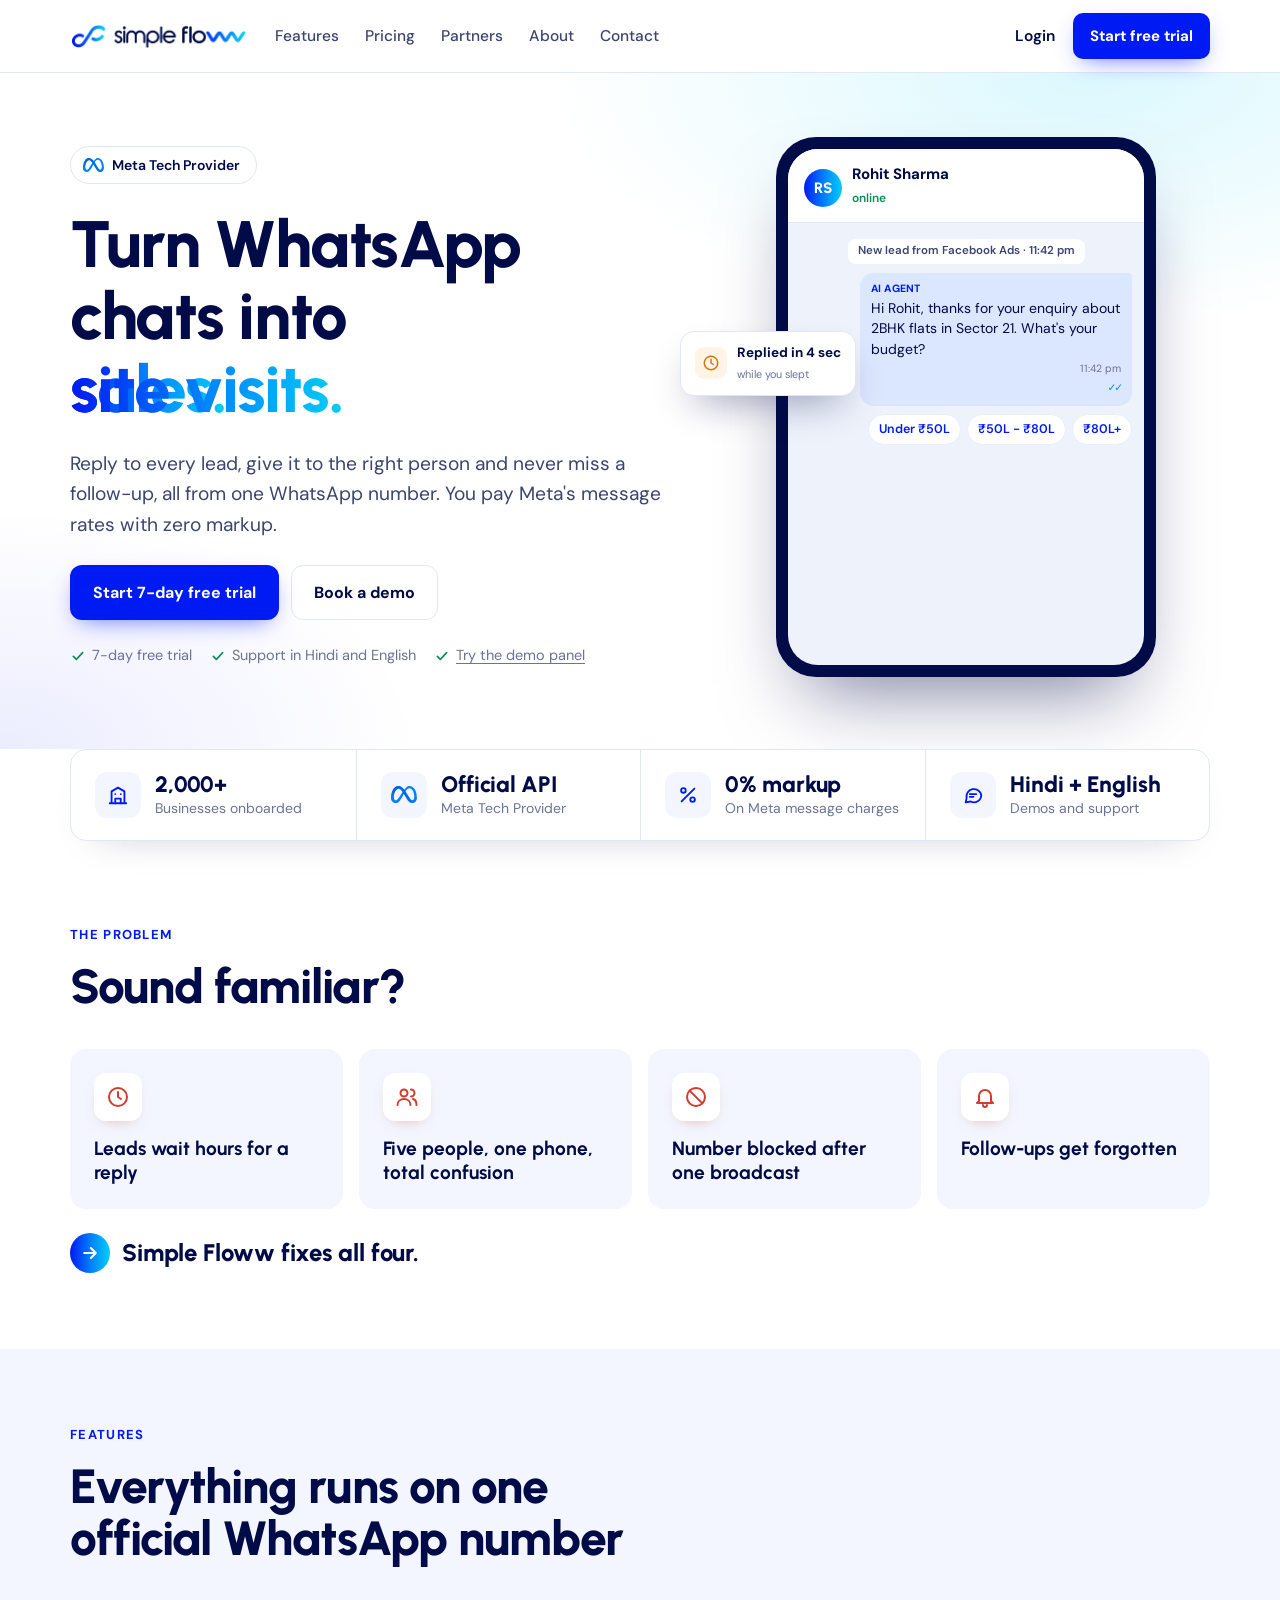
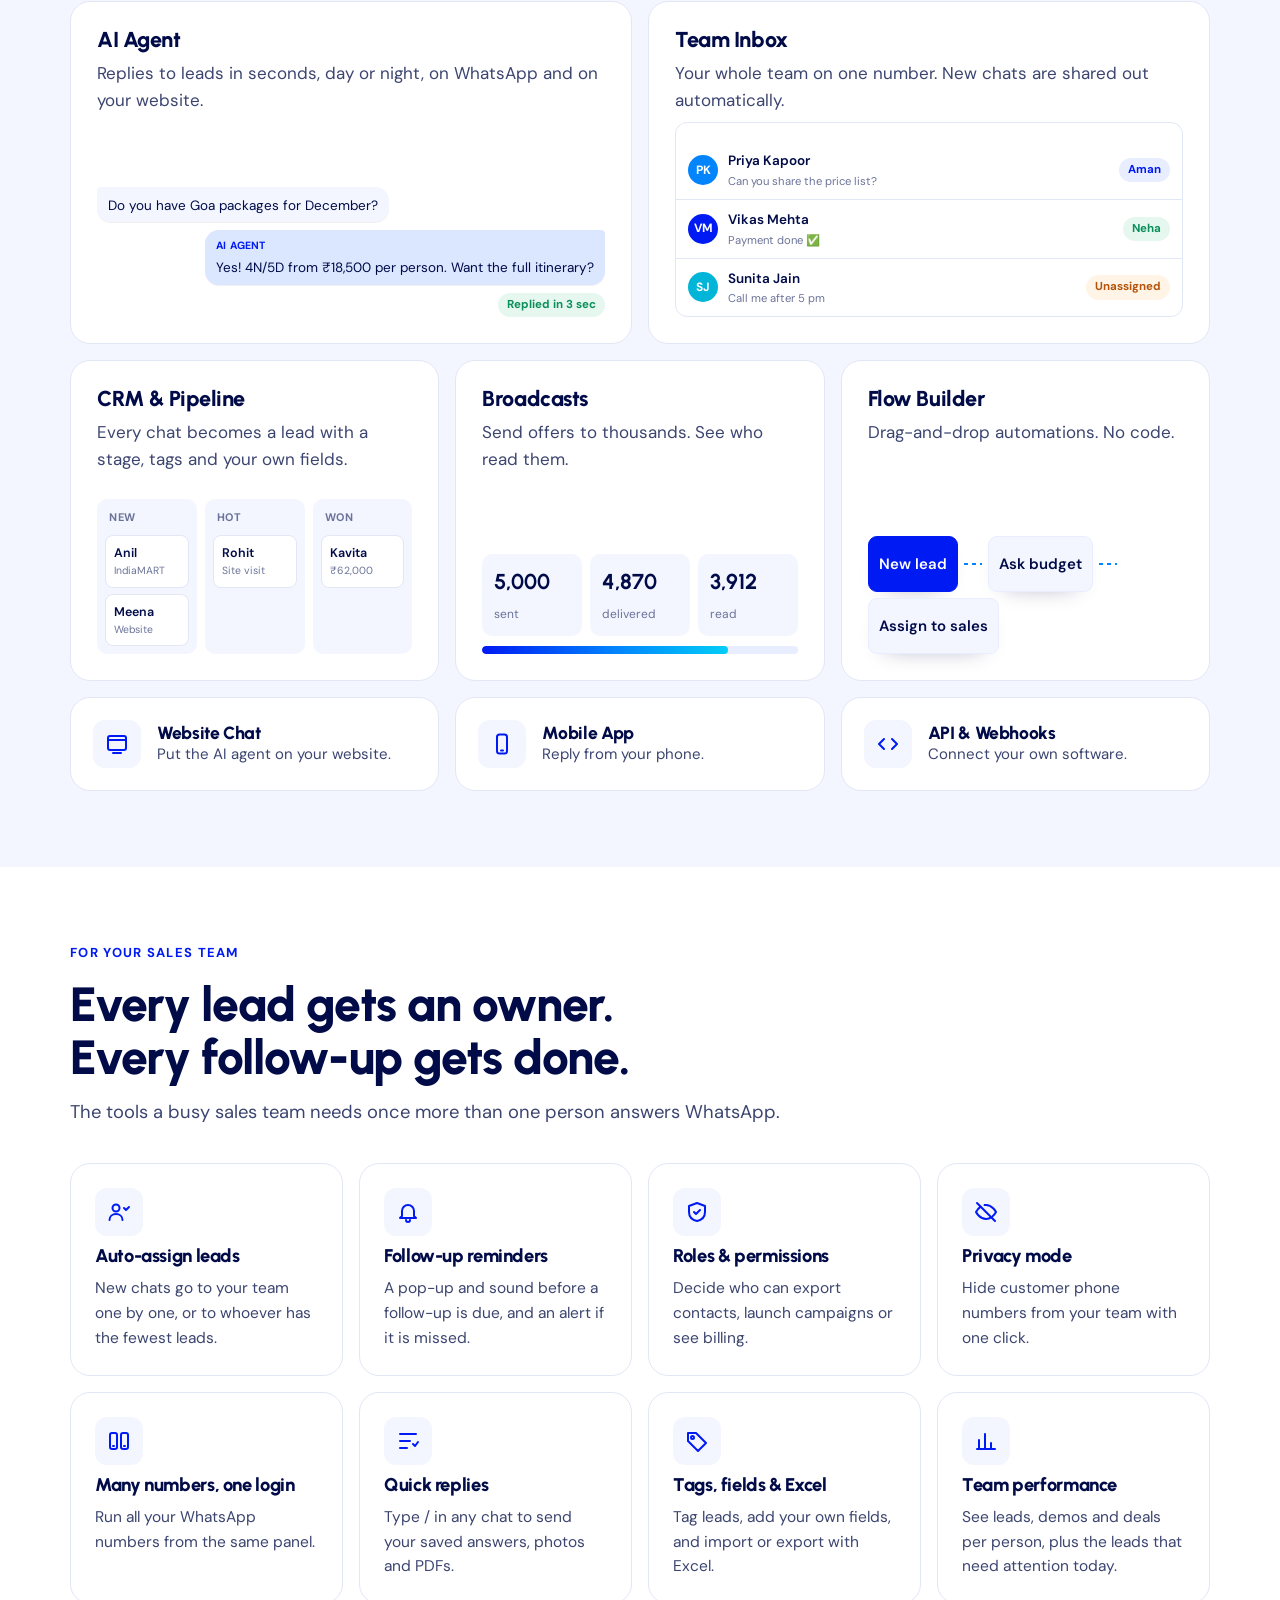
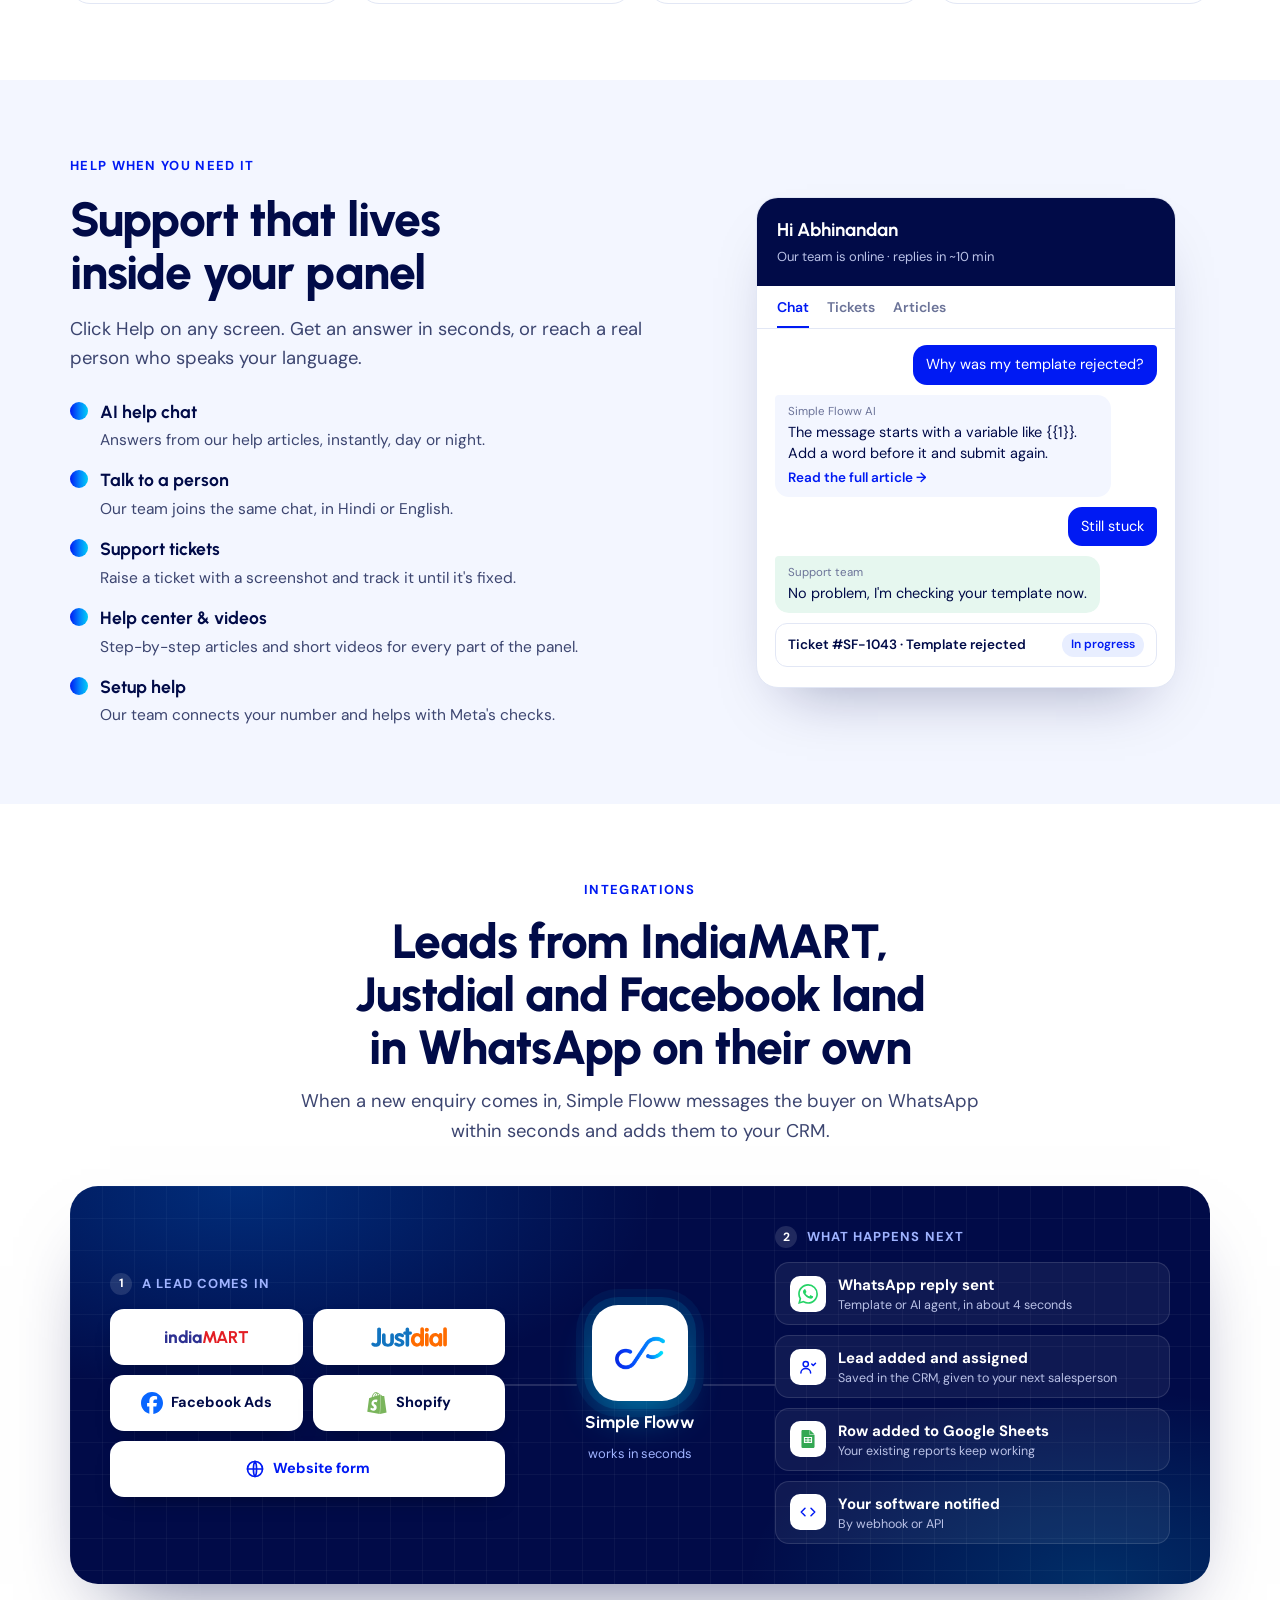
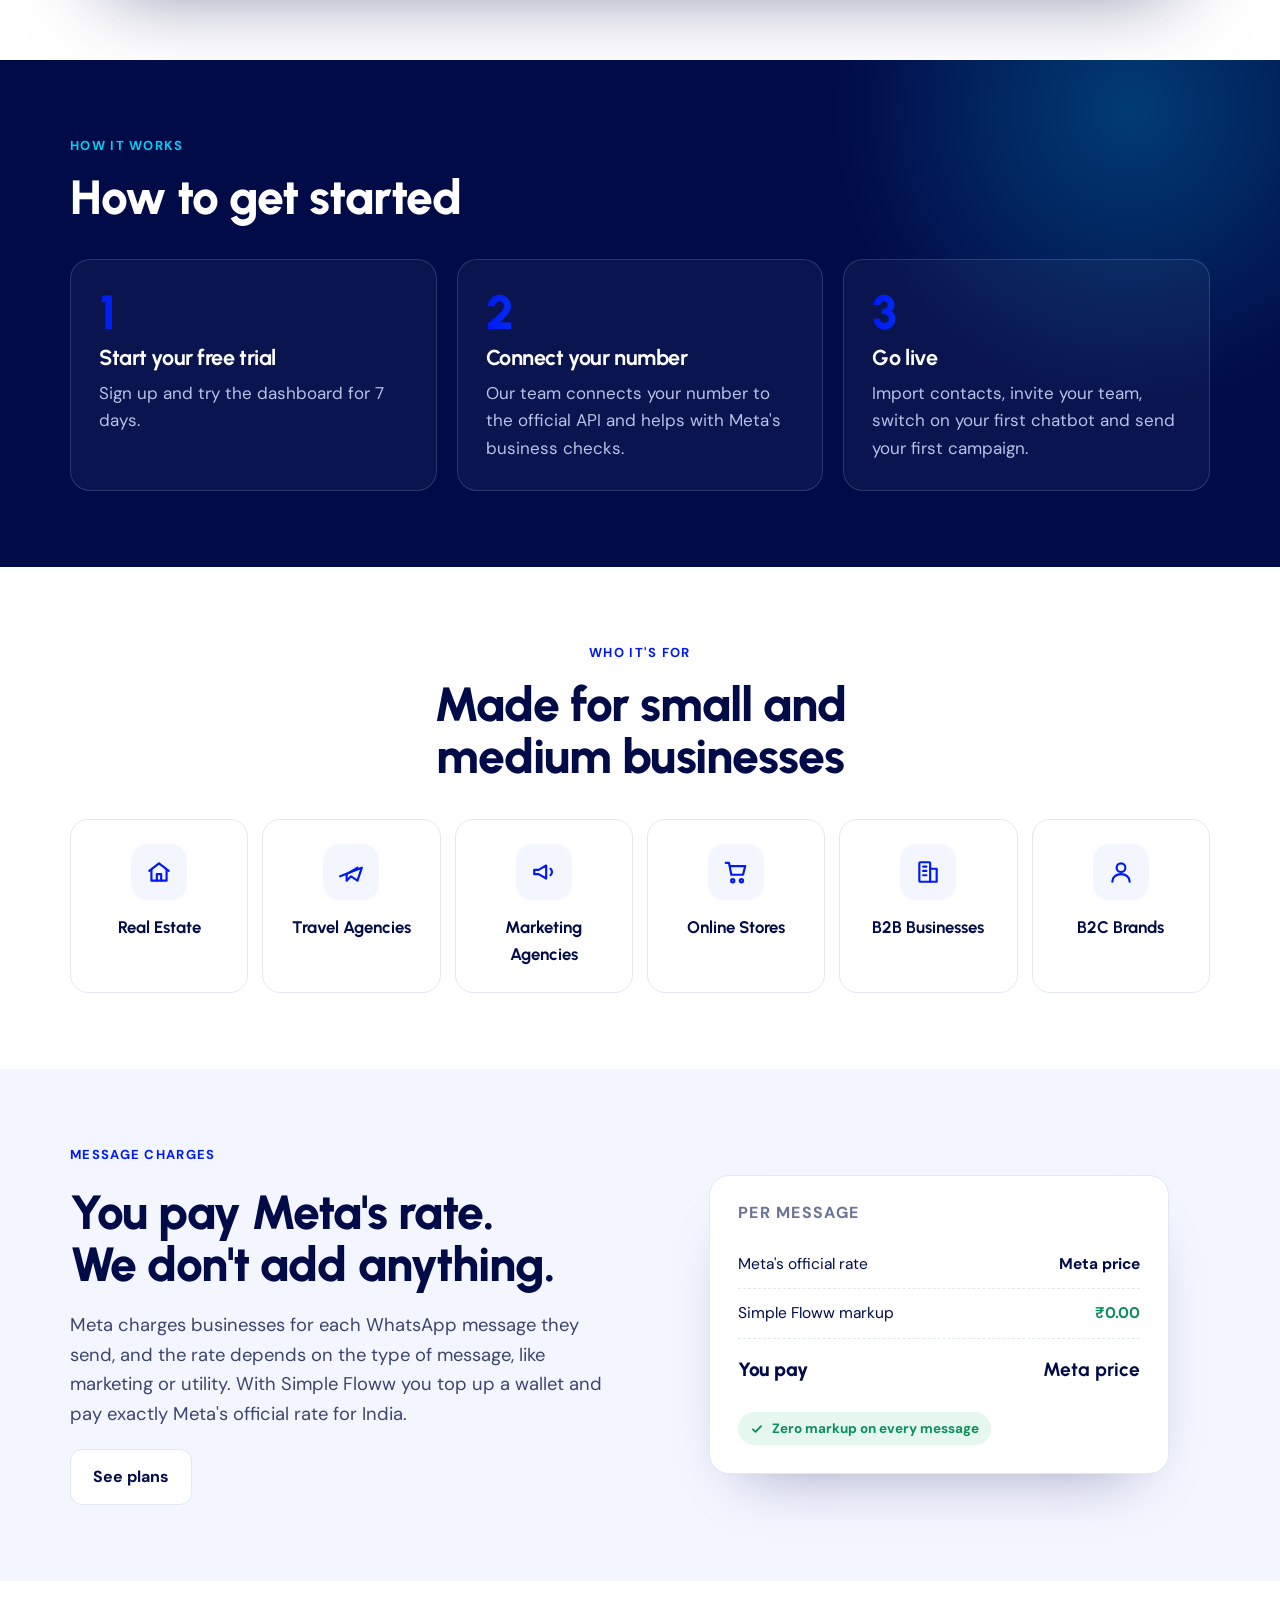
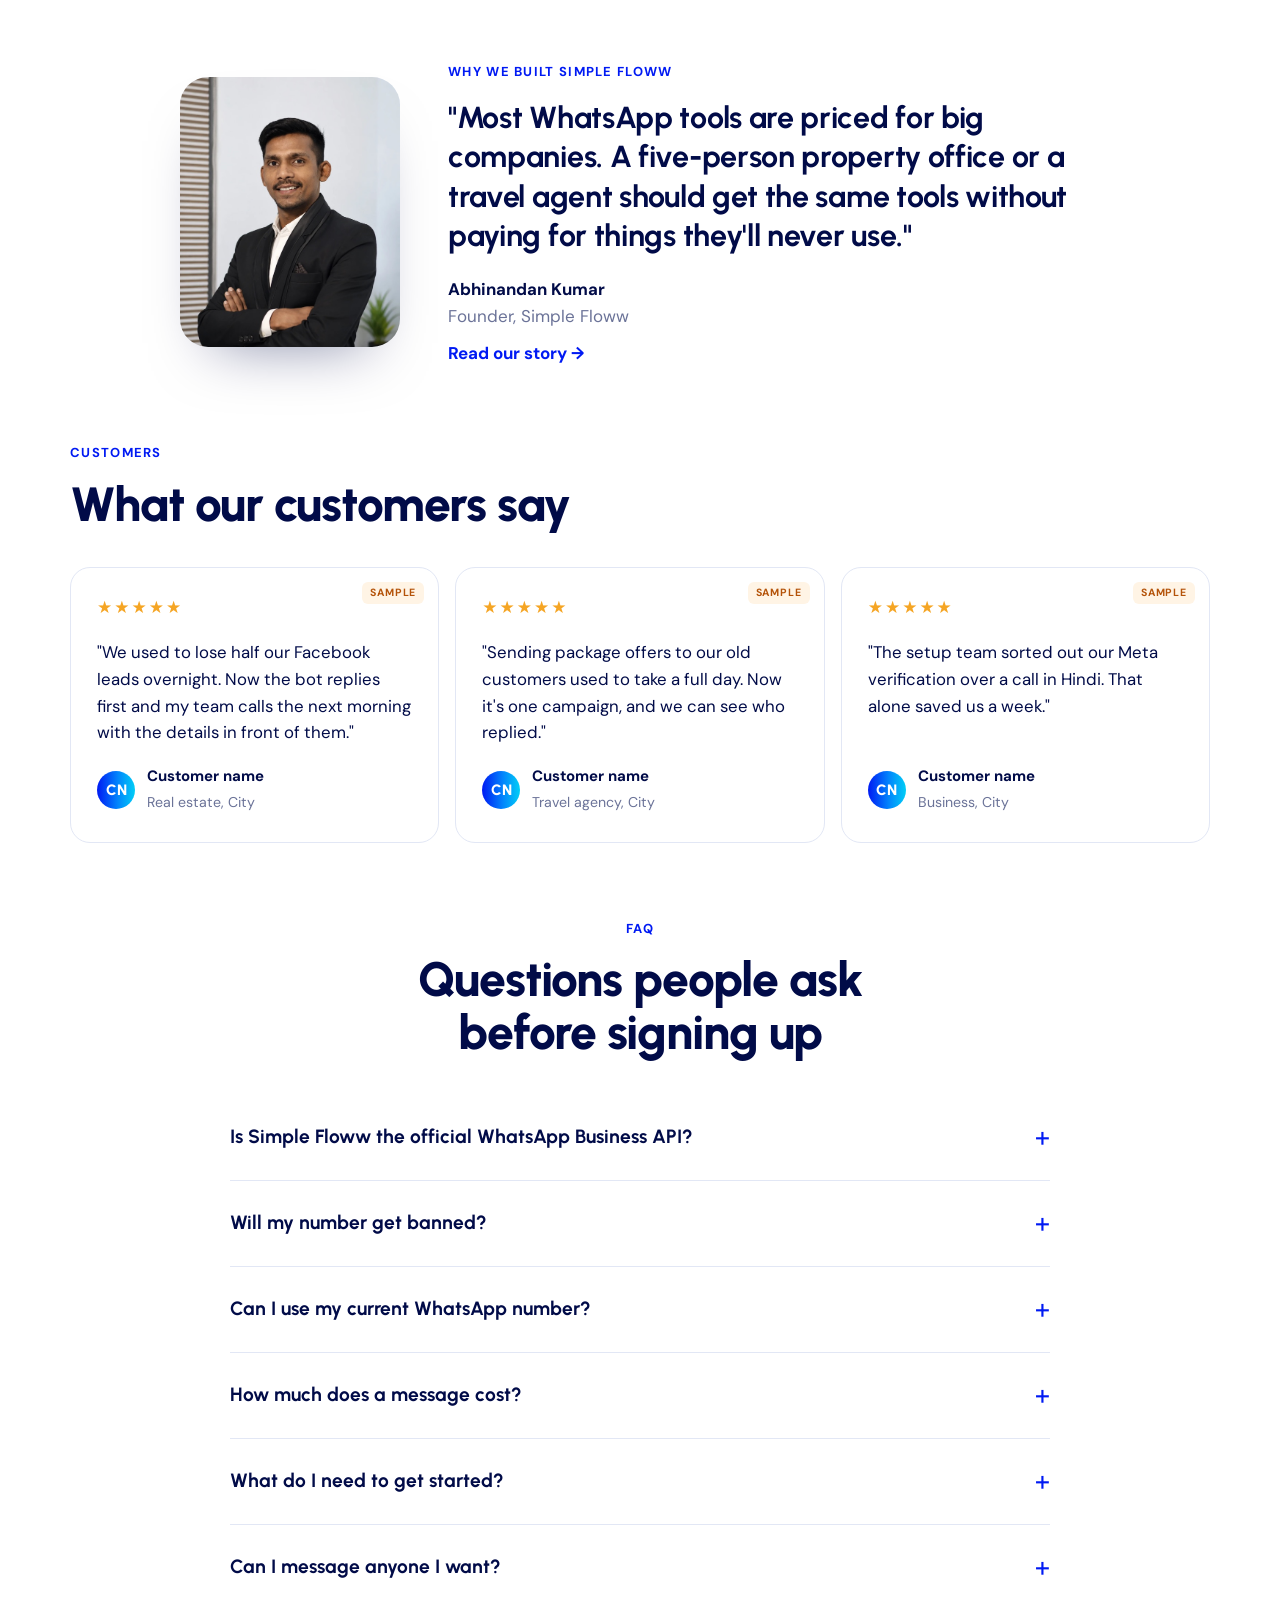
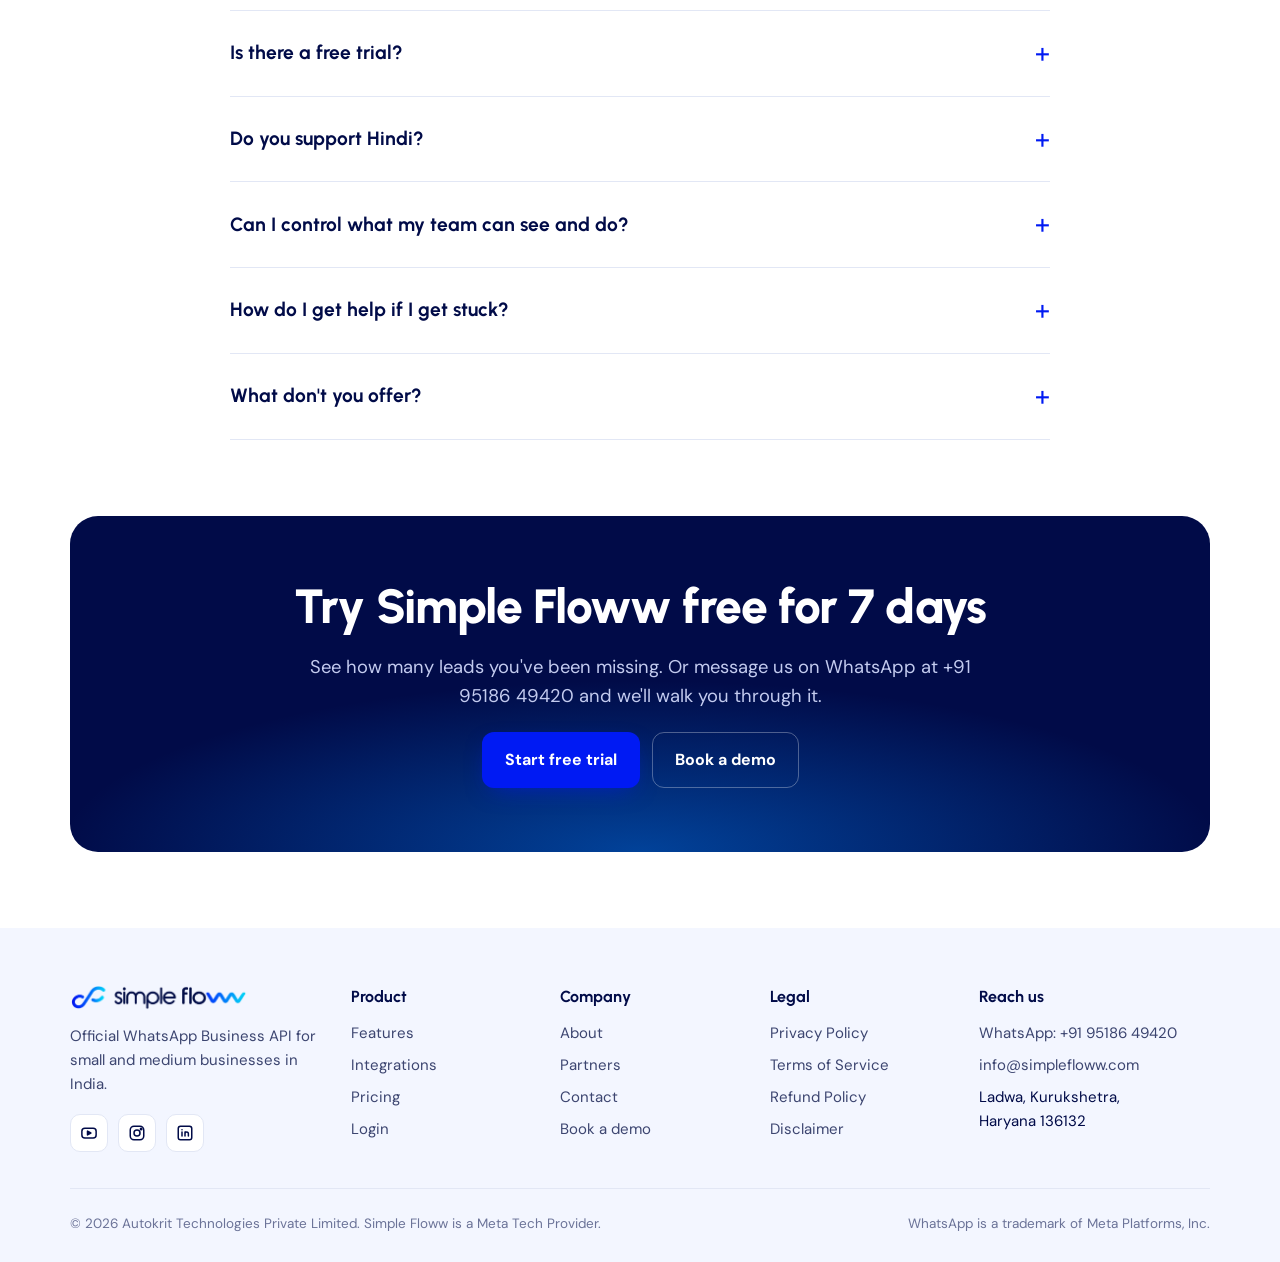
==== index.html @ ef345d81 "Add Simple Floww website with demo login and panel Co-Authored-By: Claude Opus 5.5 <noreply@anthropi" ====
<!doctype html>
<html lang="en-IN">
<head>
<meta charset="utf-8">
<meta name="viewport" content="width=device-width, initial-scale=1, viewport-fit=cover">
<title>Official WhatsApp Business API for Indian SMEs | Simple Floww</title>
<meta name="description" content="WhatsApp Business API with AI agent, CRM, team inbox and broadcasts. Zero markup on Meta charges. 7-day free trial and setup help in Hindi and English.">
<link rel="canonical" href="https://simplefloww.com/">
<meta property="og:type" content="website">
<meta property="og:url" content="https://simplefloww.com/">
<meta property="og:title" content="Official WhatsApp Business API for Indian SMEs | Simple Floww">
<meta property="og:description" content="AI agent, CRM, team inbox and broadcasts on the official WhatsApp API. Zero markup on Meta charges. 7-day free trial.">
<meta property="og:image" content="https://simplefloww.com/assets/og.png">
<meta name="twitter:card" content="summary_large_image">
<meta name="theme-color" content="#010b48">
<link rel="icon" type="image/png" href="/assets/favicon.png">
<link rel="apple-touch-icon" href="/assets/apple-touch-icon.png">
<link rel="preconnect" href="https://fonts.googleapis.com">
<link rel="preconnect" href="https://fonts.gstatic.com" crossorigin>
<link rel="stylesheet" href="https://fonts.googleapis.com/css2?family=Urbanist:wght@600;700;800&family=DM+Sans:opsz,wght@9..40,400;9..40,500;9..40,600;9..40,700&display=swap">
<link rel="stylesheet" href="/assets/style.css?v=7">
<script>document.documentElement.classList.add("js")</script>
<script src="/assets/site.js?v=6" defer></script>
<script type="application/ld+json">
{
  "@context": "https://schema.org",
  "@graph": [
    {
      "@type": "Organization",
      "@id": "https://simplefloww.com/#org",
      "name": "Simple Floww",
      "legalName": "Autokrit Technologies Private Limited",
      "url": "https://simplefloww.com/",
      "logo": "https://simplefloww.com/assets/logo.png",
      "founder": { "@type": "Person", "name": "Abhinandan Kumar", "image": "https://simplefloww.com/assets/founder.jpg" },
      "address": { "@type": "PostalAddress", "streetAddress": "Geeta Cinema Wala Road", "addressLocality": "Ladwa", "addressRegion": "Haryana", "postalCode": "136132", "addressCountry": "IN" },
      "contactPoint": { "@type": "ContactPoint", "telephone": "+91-9518649420", "email": "info@simplefloww.com", "contactType": "sales", "availableLanguage": ["English", "Hindi"], "areaServed": "IN" },
      "sameAs": ["https://www.youtube.com/@simplefloww1", "https://www.instagram.com/simplefloww_official", "https://www.linkedin.com/company/simple-floww/"]
    },
    {
      "@type": "SoftwareApplication",
      "name": "Simple Floww",
      "applicationCategory": "BusinessApplication",
      "operatingSystem": "Web, Android, iOS",
      "description": "Official WhatsApp Business API platform with AI agent, team inbox, CRM, broadcasts and flow builder for small and medium businesses in India.",
      "publisher": { "@id": "https://simplefloww.com/#org" }
    },
    {
      "@type": "FAQPage",
      "mainEntity": [
        { "@type": "Question", "name": "Is Simple Floww the official WhatsApp Business API?", "acceptedAnswer": { "@type": "Answer", "text": "Yes. We're a Meta Tech Provider, and your messages go through Meta's official WhatsApp Business API. We don't use unofficial senders or browser tricks." } },
        { "@type": "Question", "name": "Will my number get banned?", "acceptedAnswer": { "@type": "Answer", "text": "Meta doesn't ban numbers for using the official API. It does limit numbers that send spam or get blocked by lots of people. We'll help you follow the rules: message people who've opted in, use approved templates and keep an eye on your quality rating." } },
        { "@type": "Question", "name": "Can I use my current WhatsApp number?", "acceptedAnswer": { "@type": "Answer", "text": "In most cases, yes. Depending on how it's set up today, the number may need to move off the regular WhatsApp Business app. Our team explains your options before anything is connected." } },
        { "@type": "Question", "name": "How much does a message cost?", "acceptedAnswer": { "@type": "Answer", "text": "You pay Meta's official per-message rate for India from your wallet, with zero markup from us. The rate depends on the message type." } },
        { "@type": "Question", "name": "What do I need to get started?", "acceptedAnswer": { "@type": "Answer", "text": "A phone number for WhatsApp, a Facebook Business account and basic business documents for Meta's verification. We'll guide you through each step." } },
        { "@type": "Question", "name": "Can I message anyone I want?", "acceptedAnswer": { "@type": "Answer", "text": "No. WhatsApp only lets businesses message people who've agreed to hear from them. The first message to a customer has to use a template that Meta has approved." } },
        { "@type": "Question", "name": "Is there a free trial?", "acceptedAnswer": { "@type": "Answer", "text": "Yes, 7 days." } },
        { "@type": "Question", "name": "Do you support Hindi?", "acceptedAnswer": { "@type": "Answer", "text": "Yes. Demos and support are available in Hindi and English." } },
        { "@type": "Question", "name": "Can I control what my team can see and do?", "acceptedAnswer": { "@type": "Answer", "text": "Yes. Give each person a role. You decide who can export contacts, launch campaigns or see billing, and you can hide customer phone numbers from your team with privacy mode." } },
        { "@type": "Question", "name": "How do I get help if I get stuck?", "acceptedAnswer": { "@type": "Answer", "text": "Click Help on any screen of the panel. Our AI help chat answers right away, and you can talk to our team in the same chat or raise a support ticket and track it. Short videos and step-by-step articles cover every feature." } },
        { "@type": "Question", "name": "What don't you offer?", "acceptedAnswer": { "@type": "Answer", "text": "We don't offer unofficial bulk WhatsApp senders, WhatsApp calling, or Instagram and Facebook DMs." } }
      ]
    }
  ]
}
</script>
</head>
<body>

<header class="site-header">
  <nav class="wrap nav" aria-label="Main">
    <a class="brand" href="/" aria-label="Simple Floww home"><img src="/assets/logo.png" alt="Simple Floww" width="183" height="27"></a>
    <ul class="nav-links">
      <li><a href="#features">Features</a></li>
      <li><a href="/pricing">Pricing</a></li>
      <li><a href="/partners">Partners</a></li>
      <li><a href="/about">About</a></li>
      <li><a href="/contact">Contact</a></li>
    </ul>
    <div class="nav-cta">
      <a class="login" href="/login/">Login</a>
      <a class="btn btn-pri btn-sm" href="/signup/">Start free trial</a>
      <details class="menu-toggle">
        <summary aria-label="Open menu"><svg width="20" height="20" viewBox="0 0 24 24" fill="none" stroke="currentColor" stroke-width="2" stroke-linecap="round"><path d="M4 7h16M4 12h16M4 17h16"/></svg></summary>
        <div class="panel">
          <a href="#features">Features</a>
          <a href="/pricing">Pricing</a>
          <a href="/partners">Partners</a>
          <a href="/about">About</a>
          <a href="/contact">Contact</a>
          <a href="/login/">Login</a>
          <a class="btn btn-pri btn-sm" href="/signup/">Start free trial</a>
        </div>
      </details>
    </div>
  </nav>
</header>

<main>

<!-- Hero -->
<section class="hero">
  <div class="wrap hero-grid">
    <div class="hero-copy">
      <span class="badge meta-badge"><img src="/assets/meta-symbol.svg" alt="" width="22" height="15">Meta Tech Provider</span>
      <h1 class="hero-rot"><span class="sr">Turn WhatsApp chats into sales.</span><span aria-hidden="true">Turn WhatsApp chats into <span class="rotator"><span class="rw on"><span class="grad-text">sales.</span></span><span class="rw"><span class="grad-text">site visits.</span></span><span class="rw"><span class="grad-text">admissions.</span></span><span class="rw"><span class="grad-text">bookings.</span></span><span class="rw"><span class="grad-text">orders.</span></span></span></span></h1>
      <p class="lead">Reply to every lead, give it to the right person and never miss a follow-up, all from one WhatsApp number. You pay Meta's message rates with zero markup.</p>
      <div class="hero-ctas">
        <a class="btn btn-pri" href="/signup/">Start 7-day free trial</a>
        <a class="btn btn-ghost" href="/contact">Book a demo</a>
      </div>
      <div class="hero-note">
        <span><svg width="16" height="16" viewBox="0 0 24 24" fill="none" stroke="currentColor" stroke-width="2.5" stroke-linecap="round" stroke-linejoin="round"><path d="M5 12.5l4.5 4.5L19 7"/></svg>7-day free trial</span>
        <span><svg width="16" height="16" viewBox="0 0 24 24" fill="none" stroke="currentColor" stroke-width="2.5" stroke-linecap="round" stroke-linejoin="round"><path d="M5 12.5l4.5 4.5L19 7"/></svg>Support in Hindi and English</span>
        <span><svg width="16" height="16" viewBox="0 0 24 24" fill="none" stroke="currentColor" stroke-width="2.5" stroke-linecap="round" stroke-linejoin="round"><path d="M5 12.5l4.5 4.5L19 7"/></svg><a href="/login/" style="text-decoration:underline;text-underline-offset:3px">Try the demo panel</a></span>
      </div>
    </div>

    <div class="phone" aria-label="Example: a Facebook ad lead answered automatically on WhatsApp">
      <div class="screen">
        <div class="chat-top">
          <span class="avatar">RS</span>
          <div><b>Rohit Sharma</b><small>online</small></div>
        </div>
        <div class="chat">
          <span class="sys">New lead from Facebook Ads · 11:42 pm</span>
          <div class="msg out"><span class="bot">AI AGENT</span>Hi Rohit, thanks for your enquiry about 2BHK flats in Sector 21. What's your budget?<span class="meta">11:42 pm<span class="ticks">✓✓</span></span></div>
          <div class="quick"><span>Under ₹50L</span><span>₹50L - ₹80L</span><span>₹80L+</span></div>
          <div class="msg in">₹50L - ₹80L. Is a site visit possible this Sunday?<span class="meta">11:44 pm</span></div>
          <div class="msg out"><span class="bot">AI AGENT</span>Yes! I've booked you for Sunday, 11 am. Here's the brochure and location 📍<span class="meta">11:44 pm<span class="ticks">✓✓</span></span></div>
        </div>
      </div>
      <div class="float-card fc-1"><span class="ic"><svg width="18" height="18" viewBox="0 0 24 24" fill="none" stroke="currentColor" stroke-width="2" stroke-linecap="round" stroke-linejoin="round"><circle cx="12" cy="12" r="9"/><path d="M12 7v5l3 2"/></svg></span><div><b>Replied in 4 sec</b><small>while you slept</small></div></div>
      <div class="float-card fc-2"><span class="ic"><svg width="18" height="18" viewBox="0 0 24 24" fill="none" stroke="currentColor" stroke-width="2.5" stroke-linecap="round" stroke-linejoin="round"><path d="M5 12.5l4.5 4.5L19 7"/></svg></span><div><b>Added to CRM</b><small>Hot lead · Site visit</small></div></div>
    </div>
  </div>
</section>

<!-- Trust strip -->
<section class="trust" aria-label="Simple Floww in numbers">
  <div class="wrap">
    <div class="trust-grid trust-v2">
      <div class="ti"><span class="tic"><svg width="22" height="22" viewBox="0 0 24 24" fill="none" stroke="currentColor" stroke-width="2" stroke-linecap="round" stroke-linejoin="round"><path d="M3 21h18M5 21V8l7-4 7 4v13"/><path d="M9 21v-5h6v5M9 11h.01M15 11h.01"/></svg></span><div><b>2,000+</b><span>Businesses onboarded</span></div></div>
      <div class="ti"><span class="tic tic-meta"><img src="/assets/meta-symbol.svg" alt="" width="26" height="17"></span><div><b>Official API</b><span>Meta Tech Provider</span></div></div>
      <div class="ti"><span class="tic"><svg width="22" height="22" viewBox="0 0 24 24" fill="none" stroke="currentColor" stroke-width="2" stroke-linecap="round" stroke-linejoin="round"><path d="M19 5 5 19"/><circle cx="7" cy="7" r="2.5"/><circle cx="17" cy="17" r="2.5"/></svg></span><div><b>0% markup</b><span>On Meta message charges</span></div></div>
      <div class="ti"><span class="tic"><svg width="22" height="22" viewBox="0 0 24 24" fill="none" stroke="currentColor" stroke-width="2" stroke-linecap="round" stroke-linejoin="round"><path d="M21 12a8 8 0 0 1-11.6 7.1L4 20l1-4.6A8 8 0 1 1 21 12z"/><path d="M8.5 11h7M8.5 14h4"/></svg></span><div><b>Hindi + English</b><span>Demos and support</span></div></div>
    </div>
  </div>
</section>

<!-- Problems -->
<section>
  <div class="wrap">
    <div class="sec-head">
      <span class="kicker">The problem</span>
      <h2 class="h2">Sound familiar?</h2>
    </div>
    <div class="problems">
      <div class="problem"><span class="ic"><svg width="24" height="24" viewBox="0 0 24 24" fill="none" stroke="currentColor" stroke-width="2" stroke-linecap="round" stroke-linejoin="round"><circle cx="12" cy="12" r="9"/><path d="M12 7v5l3 2"/></svg></span><p>Leads wait hours for a reply</p></div>
      <div class="problem"><span class="ic"><svg width="24" height="24" viewBox="0 0 24 24" fill="none" stroke="currentColor" stroke-width="2" stroke-linecap="round" stroke-linejoin="round"><circle cx="9" cy="8" r="3.5"/><path d="M2.5 20c0-3.6 2.9-6 6.5-6s6.5 2.4 6.5 6"/><path d="M16 4.5a3.5 3.5 0 0 1 0 7M18 14c2.2.6 3.5 2.8 3.5 6"/></svg></span><p>Five people, one phone, total confusion</p></div>
      <div class="problem"><span class="ic"><svg width="24" height="24" viewBox="0 0 24 24" fill="none" stroke="currentColor" stroke-width="2" stroke-linecap="round" stroke-linejoin="round"><circle cx="12" cy="12" r="9"/><path d="M5.6 5.6l12.8 12.8"/></svg></span><p>Number blocked after one broadcast</p></div>
      <div class="problem"><span class="ic"><svg width="24" height="24" viewBox="0 0 24 24" fill="none" stroke="currentColor" stroke-width="2" stroke-linecap="round" stroke-linejoin="round"><path d="M6 16v-5a6 6 0 1 1 12 0v5l2 2H4z"/><path d="M10 20a2 2 0 0 0 4 0"/></svg></span><p>Follow-ups get forgotten</p></div>
    </div>
    <p class="fix-line"><span class="arrow"><svg width="20" height="20" viewBox="0 0 24 24" fill="none" stroke="currentColor" stroke-width="2.5" stroke-linecap="round" stroke-linejoin="round"><path d="M5 12h14M13 6l6 6-6 6"/></svg></span>Simple Floww fixes all four.</p>
  </div>
</section>

<!-- Features -->
<section class="features" id="features">
  <div class="wrap">
    <div class="sec-head">
      <span class="kicker">Features</span>
      <h2 class="h2">Everything runs on one official WhatsApp number</h2>
    </div>
    <div class="bento">
      <article class="card span-3">
        <h3>AI Agent</h3>
        <p>Replies to leads in seconds, day or night, on WhatsApp and on your website.</p>
        <div class="viz mini-chat">
          <div class="msg in">Do you have Goa packages for December?</div>
          <div class="msg out"><span class="bot">AI AGENT</span>Yes! 4N/5D from ₹18,500 per person. Want the full itinerary?</div>
          <span class="timer">Replied in 3 sec</span>
        </div>
      </article>
      <article class="card span-3">
        <h3>Team Inbox</h3>
        <p>Your whole team on one number. New chats are shared out automatically.</p>
        <div class="viz inbox">
          <div><span class="av" style="background:#0285fc">PK</span><span class="who">Priya Kapoor<small>Can you share the price list?</small></span><span class="chip blue">Aman</span></div>
          <div><span class="av" style="background:#001af3">VM</span><span class="who">Vikas Mehta<small>Payment done ✅</small></span><span class="chip green">Neha</span></div>
          <div><span class="av" style="background:#01b5d8">SJ</span><span class="who">Sunita Jain<small>Call me after 5 pm</small></span><span class="chip amber">Unassigned</span></div>
        </div>
      </article>
      <article class="card span-2">
        <h3>CRM &amp; Pipeline</h3>
        <p>Every chat becomes a lead with a stage, tags and your own fields.</p>
        <div class="viz pipeline">
          <div class="col"><b>New</b><span class="lead-card">Anil<small>IndiaMART</small></span><span class="lead-card">Meena<small>Website</small></span></div>
          <div class="col"><b>Hot</b><span class="lead-card">Rohit<small>Site visit</small></span></div>
          <div class="col"><b>Won</b><span class="lead-card">Kavita<small>₹62,000</small></span></div>
        </div>
      </article>
      <article class="card span-2">
        <h3>Broadcasts</h3>
        <p>Send offers to thousands. See who read them.</p>
        <div class="viz">
          <div class="stats"><div><b>5,000</b><small>sent</small></div><div><b>4,870</b><small>delivered</small></div><div><b>3,912</b><small>read</small></div></div>
          <div class="bar"><i></i></div>
        </div>
      </article>
      <article class="card span-2">
        <h3>Flow Builder</h3>
        <p>Drag-and-drop automations. No code.</p>
        <div class="viz flow">
          <span class="node start">New lead</span><span class="link"></span><span class="node">Ask budget</span><span class="link"></span><span class="node">Assign to sales</span>
        </div>
      </article>
      <article class="card small-card span-2">
        <span class="ic"><svg width="24" height="24" viewBox="0 0 24 24" fill="none" stroke="currentColor" stroke-width="2" stroke-linecap="round" stroke-linejoin="round"><rect x="3" y="4" width="18" height="14" rx="2"/><path d="M3 8h18M8 21h8"/></svg></span>
        <div><h3>Website Chat</h3><p>Put the AI agent on your website.</p></div>
      </article>
      <article class="card small-card span-2">
        <span class="ic"><svg width="24" height="24" viewBox="0 0 24 24" fill="none" stroke="currentColor" stroke-width="2" stroke-linecap="round" stroke-linejoin="round"><rect x="7" y="2.5" width="10" height="19" rx="2.5"/><path d="M11 18.5h2"/></svg></span>
        <div><h3>Mobile App</h3><p>Reply from your phone.</p></div>
      </article>
      <article class="card small-card span-2">
        <span class="ic"><svg width="24" height="24" viewBox="0 0 24 24" fill="none" stroke="currentColor" stroke-width="2" stroke-linecap="round" stroke-linejoin="round"><path d="M8 7l-5 5 5 5M16 7l5 5-5 5"/></svg></span>
        <div><h3>API & Webhooks</h3><p>Connect your own software.</p></div>
      </article>
    </div>
  </div>
</section>

<!-- Team control -->
<section id="team">
  <div class="wrap">
    <div class="sec-head">
      <span class="kicker">For your sales team</span>
      <h2 class="h2">Every lead gets an owner. Every follow-up gets done.</h2>
      <p class="lead">The tools a busy sales team needs once more than one person answers WhatsApp.</p>
    </div>
    <div class="tf-grid">
      <article class="tf"><span class="ic"><svg width="24" height="24" viewBox="0 0 24 24" fill="none" stroke="currentColor" stroke-width="2" stroke-linecap="round" stroke-linejoin="round"><circle cx="9" cy="8" r="3.5"/><path d="M2.5 20c0-3.6 2.9-6 6.5-6s6.5 2.4 6.5 6"/><path d="M17 8l2 2 3-3"/></svg></span><h3>Auto-assign leads</h3><p>New chats go to your team one by one, or to whoever has the fewest leads.</p></article>
      <article class="tf"><span class="ic"><svg width="24" height="24" viewBox="0 0 24 24" fill="none" stroke="currentColor" stroke-width="2" stroke-linecap="round" stroke-linejoin="round"><path d="M6 16v-5a6 6 0 1 1 12 0v5l2 2H4z"/><path d="M10 20a2 2 0 0 0 4 0"/></svg></span><h3>Follow-up reminders</h3><p>A pop-up and sound before a follow-up is due, and an alert if it is missed.</p></article>
      <article class="tf"><span class="ic"><svg width="24" height="24" viewBox="0 0 24 24" fill="none" stroke="currentColor" stroke-width="2" stroke-linecap="round" stroke-linejoin="round"><path d="M12 3 4 6v6c0 5 3.5 8 8 9 4.5-1 8-4 8-9V6z"/><path d="M9 12l2 2 4-4"/></svg></span><h3>Roles &amp; permissions</h3><p>Decide who can export contacts, launch campaigns or see billing.</p></article>
      <article class="tf"><span class="ic"><svg width="24" height="24" viewBox="0 0 24 24" fill="none" stroke="currentColor" stroke-width="2" stroke-linecap="round" stroke-linejoin="round"><path d="M3 3l18 18"/><path d="M10.6 5.1A10 10 0 0 1 12 5c6.4 0 10 7 10 7a17 17 0 0 1-3.2 4.1M6.6 6.6A17 17 0 0 0 2 12s3.6 7 10 7a9.7 9.7 0 0 0 5.4-1.6"/></svg></span><h3>Privacy mode</h3><p>Hide customer phone numbers from your team with one click.</p></article>
      <article class="tf"><span class="ic"><svg width="24" height="24" viewBox="0 0 24 24" fill="none" stroke="currentColor" stroke-width="2" stroke-linecap="round" stroke-linejoin="round"><rect x="3" y="4" width="7" height="16" rx="2"/><rect x="14" y="4" width="7" height="16" rx="2"/><path d="M6 17h1M17 17h1"/></svg></span><h3>Many numbers, one login</h3><p>Run all your WhatsApp numbers from the same panel.</p></article>
      <article class="tf"><span class="ic"><svg width="24" height="24" viewBox="0 0 24 24" fill="none" stroke="currentColor" stroke-width="2" stroke-linecap="round" stroke-linejoin="round"><path d="M4 5h16M4 12h10M4 19h7"/><path d="M17 15l2 2 3-4"/></svg></span><h3>Quick replies</h3><p>Type / in any chat to send your saved answers, photos and PDFs.</p></article>
      <article class="tf"><span class="ic"><svg width="24" height="24" viewBox="0 0 24 24" fill="none" stroke="currentColor" stroke-width="2" stroke-linecap="round" stroke-linejoin="round"><path d="M3 12V4h8l10 10-8 8z"/><circle cx="7.5" cy="8.5" r="1.5"/></svg></span><h3>Tags, fields &amp; Excel</h3><p>Tag leads, add your own fields, and import or export with Excel.</p></article>
      <article class="tf"><span class="ic"><svg width="24" height="24" viewBox="0 0 24 24" fill="none" stroke="currentColor" stroke-width="2" stroke-linecap="round" stroke-linejoin="round"><path d="M5 20V11M11 20V5M17 20v-6M3 20h18"/></svg></span><h3>Team performance</h3><p>See leads, demos and deals per person, plus the leads that need attention today.</p></article>
    </div>
  </div>
</section>

<!-- Support -->
<section class="support-sec" id="support">
  <div class="wrap support-grid">
    <div class="support-copy">
      <span class="kicker">Help when you need it</span>
      <h2 class="h2">Support that lives inside your panel</h2>
      <p class="lead">Click Help on any screen. Get an answer in seconds, or reach a real person who speaks your language.</p>
      <ul class="support-list">
        <li><b>AI help chat</b><span>Answers from our help articles, instantly, day or night.</span></li>
        <li><b>Talk to a person</b><span>Our team joins the same chat, in Hindi or English.</span></li>
        <li><b>Support tickets</b><span>Raise a ticket with a screenshot and track it until it's fixed.</span></li>
        <li><b>Help center &amp; videos</b><span>Step-by-step articles and short videos for every part of the panel.</span></li>
        <li><b>Setup help</b><span>Our team connects your number and helps with Meta's checks.</span></li>
      </ul>
    </div>
    <div class="help-mock" aria-label="Example: the help chat inside the panel">
      <div class="hm-top"><b>Hi Abhinandan</b><small>Our team is online · replies in ~10 min</small></div>
      <div class="hm-tabs"><span class="on">Chat</span><span>Tickets</span><span>Articles</span></div>
      <div class="hm-body">
        <div class="hm-msg me">Why was my template rejected?</div>
        <div class="hm-msg ai"><small>Simple Floww AI</small>The message starts with a variable like {{1}}. Add a word before it and submit again.<span class="hm-link">Read the full article →</span></div>
        <div class="hm-msg me">Still stuck</div>
        <div class="hm-msg ai person"><small>Support team</small>No problem, I'm checking your template now.</div>
        <div class="hm-ticket"><span>Ticket #SF-1043 · Template rejected</span><i>In progress</i></div>
      </div>
    </div>
  </div>
</section>

<!-- Integrations -->
<section id="integrations" class="ig-sec">
  <div class="wrap">
    <div class="sec-head center">
      <span class="kicker">Integrations</span>
      <h2 class="h2">Leads from IndiaMART, Justdial and Facebook land in WhatsApp on their own</h2>
      <p class="lead">When a new enquiry comes in, Simple Floww messages the buyer on WhatsApp within seconds and adds them to your CRM.</p>
    </div>
    <div class="ig-panel">
      <div class="ig-flow">
        <div class="ig-stage">
          <span class="ig-label"><i>1</i>A lead comes in</span>
          <div class="ig-logos">
            <span class="ig-logo"><span class="wordmark im">india<b>MART</b></span><span class="sr">IndiaMART</span></span>
            <span class="ig-logo"><img class="wide" src="/assets/integrations/justdial.svg" alt="Justdial" width="84" height="22"></span>
            <span class="ig-logo"><img src="/assets/integrations/facebook.svg" alt="" width="22" height="22"><span>Facebook Ads</span></span>
            <span class="ig-logo"><img src="/assets/integrations/shopify.svg" alt="" width="22" height="22"><span>Shopify</span></span>
            <span class="ig-logo ig-wide"><svg width="20" height="20" viewBox="0 0 24 24" fill="none" stroke="currentColor" stroke-width="2" stroke-linecap="round" stroke-linejoin="round" aria-hidden="true"><circle cx="12" cy="12" r="9"/><path d="M3 12h18M12 3c2.5 2.7 2.5 15.3 0 18M12 3c-2.5 2.7-2.5 15.3 0 18"/></svg><span>Website form</span></span>
          </div>
        </div>
        <div class="ig-beam" aria-hidden="true"><i></i></div>
        <div class="ig-hub">
          <span class="core"><img src="/assets/favicon.png" alt="" width="56" height="56"></span>
          <b>Simple Floww</b>
          <small>works in seconds</small>
        </div>
        <div class="ig-beam" aria-hidden="true"><i></i></div>
        <div class="ig-stage">
          <span class="ig-label"><i>2</i>What happens next</span>
          <ul class="ig-steps">
            <li><span class="ig-ic"><img src="/assets/integrations/whatsapp.svg" alt="" width="20" height="20"></span><span><b>WhatsApp reply sent</b><small>Template or AI agent, in about 4 seconds</small></span></li>
            <li><span class="ig-ic ig-blue"><svg width="18" height="18" viewBox="0 0 24 24" fill="none" stroke="currentColor" stroke-width="2" stroke-linecap="round" stroke-linejoin="round" aria-hidden="true"><circle cx="9" cy="8" r="3.5"/><path d="M2.5 20c0-3.6 2.9-6 6.5-6s6.5 2.4 6.5 6"/><path d="M17 8l2 2 3-3"/></svg></span><span><b>Lead added and assigned</b><small>Saved in the CRM, given to your next salesperson</small></span></li>
            <li><span class="ig-ic"><img src="/assets/integrations/googlesheets.svg" alt="" width="18" height="18"></span><span><b>Row added to Google Sheets</b><small>Your existing reports keep working</small></span></li>
            <li><span class="ig-ic ig-blue"><svg width="18" height="18" viewBox="0 0 24 24" fill="none" stroke="currentColor" stroke-width="2" stroke-linecap="round" stroke-linejoin="round" aria-hidden="true"><path d="M8 7l-5 5 5 5M16 7l5 5-5 5"/></svg></span><span><b>Your software notified</b><small>By webhook or API</small></span></li>
          </ul>
        </div>
      </div>
    </div>
  </div>
</section>

<!-- How it works -->
<section class="steps-sec">
  <div class="wrap">
    <div class="sec-head">
      <span class="kicker">How it works</span>
      <h2 class="h2">How to get started</h2>
    </div>
    <div class="steps">
      <div class="step"><span class="n grad-text">1</span><h3>Start your free trial</h3><p>Sign up and try the dashboard for 7 days.</p></div>
      <div class="step"><span class="n grad-text">2</span><h3>Connect your number</h3><p>Our team connects your number to the official API and helps with Meta's business checks.</p></div>
      <div class="step"><span class="n grad-text">3</span><h3>Go live</h3><p>Import contacts, invite your team, switch on your first chatbot and send your first campaign.</p></div>
    </div>
  </div>
</section>

<!-- Industries -->
<section>
  <div class="wrap">
    <div class="sec-head center">
      <span class="kicker">Who it's for</span>
      <h2 class="h2">Made for small and medium businesses</h2>
    </div>
    <div class="inds">
      <div class="ind"><span class="ic"><svg width="26" height="26" viewBox="0 0 24 24" fill="none" stroke="currentColor" stroke-width="2" stroke-linecap="round" stroke-linejoin="round"><path d="M3 11l9-7 9 7"/><path d="M5 10v10h14V10"/><path d="M10 20v-6h4v6"/></svg></span>Real Estate</div>
      <div class="ind"><span class="ic"><svg width="26" height="26" viewBox="0 0 24 24" fill="none" stroke="currentColor" stroke-width="2" stroke-linecap="round" stroke-linejoin="round"><path d="M2 16l20-8-4 12-6-4-4 4v-6"/><path d="M8 14l10-6"/></svg></span>Travel Agencies</div>
      <div class="ind"><span class="ic"><svg width="26" height="26" viewBox="0 0 24 24" fill="none" stroke="currentColor" stroke-width="2" stroke-linecap="round" stroke-linejoin="round"><path d="M3 10v4h4l7 4V6L7 10H3z"/><path d="M18 9a4 4 0 0 1 0 6"/></svg></span>Marketing Agencies</div>
      <div class="ind"><span class="ic"><svg width="26" height="26" viewBox="0 0 24 24" fill="none" stroke="currentColor" stroke-width="2" stroke-linecap="round" stroke-linejoin="round"><circle cx="9" cy="20" r="1.5"/><circle cx="17" cy="20" r="1.5"/><path d="M2.5 3.5h3l2.2 11h10.8l2-8H6.5"/></svg></span>Online Stores</div>
      <div class="ind"><span class="ic"><svg width="26" height="26" viewBox="0 0 24 24" fill="none" stroke="currentColor" stroke-width="2" stroke-linecap="round" stroke-linejoin="round"><rect x="4" y="3" width="10" height="18" rx="1"/><path d="M14 9h6v12h-6M7.5 7h3M7.5 11h3M7.5 15h3"/></svg></span>B2B Businesses</div>
      <div class="ind"><span class="ic"><svg width="26" height="26" viewBox="0 0 24 24" fill="none" stroke="currentColor" stroke-width="2" stroke-linecap="round" stroke-linejoin="round"><circle cx="12" cy="8" r="4"/><path d="M4 21c0-4.4 3.6-7 8-7s8 2.6 8 7"/></svg></span>B2C Brands</div>
    </div>
  </div>
</section>

<!-- Pricing explainer -->
<section class="price-sec">
  <div class="wrap price-grid">
    <div class="price-copy">
      <span class="kicker">Message charges</span>
      <h2 class="h2">You pay Meta's rate. We don't add anything.</h2>
      <p class="lead">Meta charges businesses for each WhatsApp message they send, and the rate depends on the type of message, like marketing or utility. With Simple Floww you top up a wallet and pay exactly Meta's official rate for India.</p>
      <a class="btn btn-ghost" href="/pricing">See plans</a>
    </div>
    <div class="receipt" aria-label="How a message is charged">
      <h3>Per message</h3>
      <div class="row"><span>Meta's official rate</span><b>Meta price</b></div>
      <div class="row zero"><span>Simple Floww markup</span><b>₹0.00</b></div>
      <div class="row total"><span>You pay</span><b>Meta price</b></div>
      <span class="stamp"><svg width="14" height="14" viewBox="0 0 24 24" fill="none" stroke="currentColor" stroke-width="3" stroke-linecap="round" stroke-linejoin="round"><path d="M5 12.5l4.5 4.5L19 7"/></svg>Zero markup on every message</span>
    </div>
  </div>
</section>

<!-- Founder -->
<section>
  <div class="wrap founder">
    <img class="founder-photo" src="/assets/founder.jpg" alt="Abhinandan Kumar, Founder of Simple Floww" width="599" height="900" loading="lazy">
    <div>
      <span class="kicker">Why we built Simple Floww</span>
      <blockquote style="margin-top:14px">"Most WhatsApp tools are priced for big companies. A five-person property office or a travel agent should get the same tools without paying for things they'll never use."</blockquote>
      <div class="sign"><b>Abhinandan Kumar</b><span>Founder, Simple Floww</span><a href="/about">Read our story →</a></div>
    </div>
  </div>
</section>

<!-- Testimonials (samples, replace before launch) -->
<section style="padding-top:0">
  <div class="wrap">
    <div class="sec-head">
      <span class="kicker">Customers</span>
      <h2 class="h2">What our customers say</h2>
    </div>
    <div class="quotes">
      <figure class="quote" style="margin:0"><span class="sample">Sample</span><span class="stars">★★★★★</span><p>"We used to lose half our Facebook leads overnight. Now the bot replies first and my team calls the next morning with the details in front of them."</p><figcaption class="who"><span class="avatar">CN</span><span><b>Customer name</b><small>Real estate, City</small></span></figcaption></figure>
      <figure class="quote" style="margin:0"><span class="sample">Sample</span><span class="stars">★★★★★</span><p>"Sending package offers to our old customers used to take a full day. Now it's one campaign, and we can see who replied."</p><figcaption class="who"><span class="avatar">CN</span><span><b>Customer name</b><small>Travel agency, City</small></span></figcaption></figure>
      <figure class="quote" style="margin:0"><span class="sample">Sample</span><span class="stars">★★★★★</span><p>"The setup team sorted out our Meta verification over a call in Hindi. That alone saved us a week."</p><figcaption class="who"><span class="avatar">CN</span><span><b>Customer name</b><small>Business, City</small></span></figcaption></figure>
    </div>
  </div>
</section>

<!-- FAQ -->
<section style="padding-top:0">
  <div class="wrap">
    <div class="sec-head center">
      <span class="kicker">FAQ</span>
      <h2 class="h2">Questions people ask before signing up</h2>
    </div>
    <div class="faq-wrap faq">
      <details><summary>Is Simple Floww the official WhatsApp Business API?</summary><p>Yes. We're a Meta Tech Provider, and your messages go through Meta's official WhatsApp Business API. We don't use unofficial senders or browser tricks.</p></details>
      <details><summary>Will my number get banned?</summary><p>Meta doesn't ban numbers for using the official API. It does limit numbers that send spam or get blocked by lots of people. We'll help you follow the rules: message people who've opted in, use approved templates and keep an eye on your quality rating.</p></details>
      <details><summary>Can I use my current WhatsApp number?</summary><p>In most cases, yes. Depending on how it's set up today, the number may need to move off the regular WhatsApp Business app. Our team explains your options before anything is connected.</p></details>
      <details><summary>How much does a message cost?</summary><p>You pay Meta's official per-message rate for India from your wallet, with zero markup from us. The rate depends on the message type. See the <a href="/pricing">pricing page</a> for plan details.</p></details>
      <details><summary>What do I need to get started?</summary><p>A phone number for WhatsApp, a Facebook Business account and basic business documents for Meta's verification. We'll guide you through each step.</p></details>
      <details><summary>Can I message anyone I want?</summary><p>No. WhatsApp only lets businesses message people who've agreed to hear from them. The first message to a customer has to use a template that Meta has approved.</p></details>
      <details><summary>Is there a free trial?</summary><p>Yes, 7 days.</p></details>
      <details><summary>Do you support Hindi?</summary><p>Yes. Demos and support are available in Hindi and English.</p></details>
      <details><summary>Can I control what my team can see and do?</summary><p>Yes. Give each person a role. You decide who can export contacts, launch campaigns or see billing, and you can hide customer phone numbers from your team with privacy mode.</p></details>
      <details><summary>How do I get help if I get stuck?</summary><p>Click Help on any screen of the panel. Our AI help chat answers right away, and you can talk to our team in the same chat or raise a support ticket and track it. Short videos and step-by-step articles cover every feature.</p></details>
      <details><summary>What don't you offer?</summary><p>We don't offer unofficial bulk WhatsApp senders, WhatsApp calling, or Instagram and Facebook DMs.</p></details>
    </div>
  </div>
</section>

<!-- Final CTA -->
<section class="final">
  <div class="wrap">
    <div class="final-box">
      <h2 class="h2">Try Simple Floww free for 7 days</h2>
      <p>See how many leads you've been missing. Or message us on WhatsApp at +91 95186 49420 and we'll walk you through it.</p>
      <div class="hero-ctas" style="justify-content:center">
        <a class="btn btn-pri" href="/signup/">Start free trial</a>
        <a class="btn btn-ghost" href="/contact">Book a demo</a>
      </div>
    </div>
  </div>
</section>

</main>

<footer class="site-footer">
  <div class="wrap">
    <div class="foot-grid">
      <div class="foot-brand">
        <img src="/assets/logo.png" alt="Simple Floww" width="183" height="27">
        <p>Official WhatsApp Business API for small and medium businesses in India.</p>
        <div class="socials">
          <a href="https://www.youtube.com/@simplefloww1" aria-label="YouTube"><svg width="18" height="18" viewBox="0 0 24 24" fill="none" stroke="currentColor" stroke-width="2" stroke-linejoin="round"><rect x="2.5" y="5.5" width="19" height="13" rx="4"/><path d="M10 9.5v5l4.5-2.5z" fill="currentColor"/></svg></a>
          <a href="https://www.instagram.com/simplefloww_official" aria-label="Instagram"><svg width="18" height="18" viewBox="0 0 24 24" fill="none" stroke="currentColor" stroke-width="2"><rect x="3" y="3" width="18" height="18" rx="5"/><circle cx="12" cy="12" r="4"/><circle cx="17.5" cy="6.5" r="1" fill="currentColor"/></svg></a>
          <a href="https://www.linkedin.com/company/simple-floww/" aria-label="LinkedIn"><svg width="18" height="18" viewBox="0 0 24 24" fill="none" stroke="currentColor" stroke-width="2" stroke-linecap="round"><rect x="3" y="3" width="18" height="18" rx="3"/><path d="M8 10.5V16M8 7.5v.01M12 16v-5.5M12 13c0-1.5 1-2.5 2.3-2.5S16.5 11.5 16.5 13v3"/></svg></a>
        </div>
      </div>
      <div><h4>Product</h4><ul><li><a href="#features">Features</a></li><li><a href="#integrations">Integrations</a></li><li><a href="/pricing">Pricing</a></li><li><a href="/login/">Login</a></li></ul></div>
      <div><h4>Company</h4><ul><li><a href="/about">About</a></li><li><a href="/partners">Partners</a></li><li><a href="/contact">Contact</a></li><li><a href="/contact">Book a demo</a></li></ul></div>
      <div><h4>Legal</h4><ul><li><a href="/privacy-policy">Privacy Policy</a></li><li><a href="/terms">Terms of Service</a></li><li><a href="/refund-policy">Refund Policy</a></li><li><a href="/disclaimer">Disclaimer</a></li></ul></div>
      <div><h4>Reach us</h4><ul><li><a href="https://wa.me/919518649420">WhatsApp: +91 95186 49420</a></li><li><a href="mailto:info@simplefloww.com">info@simplefloww.com</a></li><li>Ladwa, Kurukshetra,<br>Haryana 136132</li></ul></div>
    </div>
    <div class="foot-bottom">
      <span>© 2026 Autokrit Technologies Private Limited. Simple Floww is a Meta Tech Provider.</span>
      <span>WhatsApp is a trademark of Meta Platforms, Inc.</span>
    </div>
  </div>
</footer>


</body>
</html>
---- assets/style.css ----
/* Simple Floww site styles. Brand colours come from the logo. */
:root {
  --navy: #010b48;
  --royal: #001af3;
  --sky: #0285fc;
  --cyan: #01cef6;
  --grad: linear-gradient(90deg, #001af3 0%, #0285fc 55%, #01cef6 100%);
  --ink: #010b48;
  --ink-2: #3c4570;
  --ink-3: #6b7398;
  --bg: #ffffff;
  --tint: #f3f6ff;
  --tint-2: #e8eeff;
  --line: #e2e7f5;
  --wa: #25d366;
  --ok: #0a8f5a;
  --bad: #d23c2f;
  --radius: 16px;
  --display: "Urbanist", "Avenir Next", system-ui, sans-serif;
  --body: "DM Sans", system-ui, -apple-system, "Segoe UI", sans-serif;
  --wrap: 1180px;
}
* { box-sizing: border-box; }
html { scroll-behavior: smooth; }
@media (prefers-reduced-motion: reduce) { html { scroll-behavior: auto; } * { animation: none !important; transition: none !important; } }
body { margin: 0; background: var(--bg); color: var(--ink); font-family: var(--body); font-size: 17px; line-height: 1.6; -webkit-font-smoothing: antialiased; }
img { max-width: 100%; display: block; }
a { color: inherit; }
h1, h2, h3 { font-family: var(--display); line-height: 1.1; letter-spacing: -0.02em; margin: 0; text-wrap: balance; }
p { margin: 0; }
.wrap { max-width: var(--wrap); margin: 0 auto; padding-left: max(20px, env(safe-area-inset-left, 0px)); padding-right: max(20px, env(safe-area-inset-right, 0px)); }
section { padding-block: 96px; }
@media (max-width: 720px) { section { padding-block: 64px; } }
.kicker { display: inline-block; font-size: 13px; font-weight: 700; letter-spacing: .1em; text-transform: uppercase; color: var(--royal); }
.h2 { font-size: clamp(2rem, 4.2vw, 3rem); font-weight: 800; }
.lead { font-size: 1.15rem; color: var(--ink-2); max-width: 56ch; }
.sec-head { display: flex; flex-direction: column; gap: 14px; margin-bottom: 48px; max-width: 760px; }
.sec-head.center { text-align: center; align-items: center; margin-inline: auto; }
.grad-text { background: var(--grad); -webkit-background-clip: text; background-clip: text; color: transparent; }

/* Buttons */
.btn { display: inline-flex; align-items: center; justify-content: center; gap: 8px; font-family: var(--body); font-weight: 700; font-size: 16px; padding: 14px 22px; border-radius: 12px; text-decoration: none; border: 1.5px solid transparent; transition: transform .15s ease, box-shadow .15s ease, background .15s ease; white-space: nowrap; }
.btn:focus-visible { outline: 3px solid var(--cyan); outline-offset: 2px; }
.btn-pri { background: var(--royal); color: #fff; box-shadow: 0 8px 24px -10px rgba(0, 26, 243, .7); }
.btn-pri:hover { transform: translateY(-1px); box-shadow: 0 12px 28px -10px rgba(0, 26, 243, .8); }
.btn-ghost { border-color: var(--line); color: var(--ink); background: #fff; }
.btn-ghost:hover { border-color: var(--ink-3); }
.btn-sm { padding: 10px 16px; font-size: 15px; border-radius: 10px; }

/* Header */
.site-header { position: sticky; top: env(safe-area-inset-top, 0px); z-index: 50; background: rgba(255, 255, 255, .9); backdrop-filter: saturate(1.4) blur(10px); -webkit-backdrop-filter: saturate(1.4) blur(10px); border-bottom: 1px solid var(--line); }
.nav { display: flex; align-items: center; gap: 28px; height: 72px; }
.brand img { height: 26px; width: auto; }
.nav-links { display: flex; gap: 26px; list-style: none; margin: 0; padding: 0; font-weight: 500; font-size: 15.5px; }
.nav-links a { text-decoration: none; color: var(--ink-2); }
.nav-links a:hover { color: var(--royal); }
.nav-cta { margin-left: auto; display: flex; align-items: center; gap: 18px; }
.nav-cta .login { text-decoration: none; font-weight: 600; font-size: 15.5px; }
.menu-toggle { display: none; }
@media (max-width: 900px) {
  .nav-links, .nav-cta .login { display: none; }
  .menu-toggle { display: block; position: relative; }
  .menu-toggle summary { list-style: none; cursor: pointer; width: 42px; height: 42px; border: 1px solid var(--line); border-radius: 10px; display: grid; place-items: center; }
  .menu-toggle summary::-webkit-details-marker { display: none; }
  .menu-toggle .panel { position: absolute; right: 0; top: 52px; background: #fff; border: 1px solid var(--line); border-radius: 14px; box-shadow: 0 20px 40px -20px rgba(1, 11, 72, .35); padding: 10px; display: flex; flex-direction: column; min-width: 200px; }
  .menu-toggle .panel a { padding: 10px 12px; text-decoration: none; border-radius: 8px; font-weight: 600; }
  .menu-toggle .panel a:hover { background: var(--tint); }
  .nav-cta .btn { display: none; }
}

/* Hero */
.hero { padding-block: 72px 88px; background:
  radial-gradient(900px 420px at 85% 0%, rgba(1, 206, 246, .14), transparent 60%),
  radial-gradient(700px 400px at 0% 100%, rgba(0, 26, 243, .08), transparent 60%), #fff; }
.hero-grid { display: grid; grid-template-columns: 1.1fr .9fr; gap: 56px; align-items: center; }
@media (max-width: 960px) { .hero-grid { grid-template-columns: 1fr; gap: 48px; } }
.hero-copy { display: flex; flex-direction: column; gap: 24px; }
.badge { align-self: flex-start; display: inline-flex; align-items: center; gap: 8px; font-size: 14px; font-weight: 600; padding: 7px 14px 7px 8px; border-radius: 99px; background: #fff; border: 1px solid var(--line); color: var(--ink-2); }
.badge .dot { width: 22px; height: 22px; border-radius: 50%; background: var(--grad); display: grid; place-items: center; color: #fff; }
.hero h1 { font-size: clamp(2.5rem, 5.6vw, 4.1rem); font-weight: 800; }
.hero .lead { font-size: 1.2rem; }
.hero-ctas { display: flex; flex-wrap: wrap; gap: 12px; }
.hero-note { font-size: 14.5px; color: var(--ink-3); display: flex; flex-wrap: wrap; gap: 6px 18px; }
.hero-note span { display: inline-flex; align-items: center; gap: 6px; }
.hero-note svg { color: var(--ok); }

/* Phone chat mock */
.phone { width: 100%; max-width: 380px; margin-inline: auto; background: var(--navy); border-radius: 40px; padding: 12px; box-shadow: 0 40px 80px -30px rgba(1, 11, 72, .55); position: relative; }
.screen { background: #eef2fb; border-radius: 30px; overflow: hidden; }
.chat-top { background: #fff; display: flex; align-items: center; gap: 10px; padding: 16px 16px 12px; border-bottom: 1px solid var(--line); }
.avatar { width: 38px; height: 38px; border-radius: 50%; background: var(--grad); color: #fff; font-weight: 800; font-family: var(--display); display: grid; place-items: center; font-size: 15px; flex: none; }
.chat-top b { font-size: 15px; display: block; line-height: 1.2; }
.chat-top small { font-size: 12px; color: var(--ok); font-weight: 600; }
.chat { padding: 16px 12px 18px; display: flex; flex-direction: column; gap: 9px; font-size: 14px; line-height: 1.45; }
.sys { align-self: center; font-size: 11.5px; font-weight: 600; color: var(--ink-2); background: #fff; border-radius: 8px; padding: 4px 10px; display: inline-flex; gap: 6px; align-items: center; }
.msg { max-width: 82%; padding: 8px 11px 6px; border-radius: 14px; position: relative; box-shadow: 0 1px 0 rgba(1, 11, 72, .06); }
.msg.in { background: #fff; align-self: flex-start; border-top-left-radius: 4px; }
.msg.out { background: #dbe6ff; align-self: flex-end; border-top-right-radius: 4px; }
.msg .meta { display: block; text-align: right; font-size: 10.5px; color: var(--ink-3); margin-top: 2px; }
.msg .ticks { color: var(--sky); font-weight: 700; letter-spacing: -2px; margin-left: 3px; }
.msg .bot { display: block; font-size: 10.5px; font-weight: 700; color: var(--royal); margin-bottom: 2px; letter-spacing: .02em; }
.quick { display: flex; flex-wrap: wrap; gap: 6px; align-self: flex-end; max-width: 82%; justify-content: flex-end; }
.quick span { background: #fff; color: var(--royal); font-weight: 600; font-size: 12.5px; padding: 5px 10px; border-radius: 99px; border: 1px solid var(--tint-2); }
.float-card { position: absolute; background: #fff; border-radius: 14px; padding: 10px 14px; box-shadow: 0 18px 40px -16px rgba(1, 11, 72, .45); font-size: 13px; display: flex; gap: 10px; align-items: center; border: 1px solid var(--line); }
.float-card b { display: block; font-size: 13.5px; }
.float-card small { color: var(--ink-3); }
.float-card .ic { width: 32px; height: 32px; border-radius: 9px; display: grid; place-items: center; flex: none; }
.fc-1 { left: -70px; top: -22px; }
.fc-1 .ic { background: #fff4e5; color: #d97706; }
.fc-2 { right: -60px; bottom: -22px; }
.fc-2 .ic { background: #e6f7ef; color: var(--ok); }
@media (max-width: 1100px) { .fc-1 { left: -24px; top: -26px; } .fc-2 { right: -20px; bottom: -26px; } }
@media (max-width: 480px) { .float-card { display: none; } }
@media (prefers-reduced-motion: no-preference) {
  .float-card { animation: bob 6s ease-in-out infinite; }
  .fc-2 { animation-delay: -3s; }
}
@keyframes bob { 50% { transform: translateY(-8px); } }

/* Trust strip */
.trust { padding-block: 0; }
.trust-grid { display: grid; grid-template-columns: repeat(4, 1fr); border: 1px solid var(--line); border-radius: var(--radius); background: #fff; margin-top: -44px; position: relative; box-shadow: 0 20px 50px -30px rgba(1, 11, 72, .3); }
.trust-grid > div { padding: 24px 26px; display: flex; flex-direction: column; gap: 2px; }
.trust-grid > div + div { border-left: 1px solid var(--line); }
.trust-grid b { font-family: var(--display); font-size: 1.6rem; font-weight: 800; }
.trust-grid span { color: var(--ink-3); font-size: 14.5px; }
@media (max-width: 860px) { .trust-grid { grid-template-columns: 1fr 1fr; } .trust-grid > div:nth-child(3) { border-left: 0; } .trust-grid > div:nth-child(n+3) { border-top: 1px solid var(--line); } }
@media (max-width: 420px) { .trust-grid > div { padding: 18px; } .trust-grid b { font-size: 1.3rem; } }

/* Problems */
.problems { display: grid; grid-template-columns: repeat(4, 1fr); gap: 16px; }
@media (max-width: 960px) { .problems { grid-template-columns: 1fr 1fr; } }
@media (max-width: 520px) { .problems { grid-template-columns: 1fr; } }
.problem { background: var(--tint); border-radius: var(--radius); padding: 24px; display: flex; flex-direction: column; gap: 16px; }
.problem .ic { width: 48px; height: 48px; border-radius: 12px; background: #fff; color: var(--bad); display: grid; place-items: center; box-shadow: 0 6px 16px -10px rgba(210, 60, 47, .6); }
.problem p { font-family: var(--display); font-weight: 700; font-size: 1.2rem; line-height: 1.25; }
.fix-line { margin-top: 32px; font-family: var(--display); font-weight: 800; font-size: 1.5rem; display: flex; align-items: center; gap: 12px; }
.fix-line .arrow { width: 40px; height: 40px; border-radius: 50%; background: var(--grad); color: #fff; display: grid; place-items: center; flex: none; }

/* Features bento */
.features { background: var(--tint); }
.bento { display: grid; grid-template-columns: repeat(6, 1fr); gap: 16px; }
.card { background: #fff; border: 1px solid var(--line); border-radius: 20px; padding: 26px; display: flex; flex-direction: column; gap: 8px; overflow: hidden; min-width: 0; }
.card h3 { font-size: 1.35rem; font-weight: 800; }
.card p { color: var(--ink-2); }
.card .viz { margin-top: auto; padding-top: 18px; }
.span-3 { grid-column: span 3; }
.span-2 { grid-column: span 2; }
@media (max-width: 960px) { .bento { grid-template-columns: 1fr 1fr; } .span-3, .span-2 { grid-column: span 1; } }
@media (max-width: 600px) { .bento { grid-template-columns: 1fr; } }
.small-card { flex-direction: row; align-items: center; gap: 16px; padding: 22px; }
.small-card .ic { width: 48px; height: 48px; border-radius: 12px; background: var(--tint); color: var(--royal); display: grid; place-items: center; flex: none; }
.small-card h3 { font-size: 1.1rem; }
.small-card p { font-size: 15px; }

/* mini visuals */
.mini-chat { display: flex; flex-direction: column; gap: 8px; font-size: 13.5px; }
.mini-chat .msg { max-width: 88%; }
.mini-chat .msg.in { background: var(--tint); }
.timer { align-self: flex-end; font-size: 11.5px; font-weight: 700; color: var(--ok); background: #e6f7ef; padding: 3px 9px; border-radius: 99px; }
.inbox { display: flex; flex-direction: column; border: 1px solid var(--line); border-radius: 12px; overflow: hidden; font-size: 13.5px; }
.inbox > div { display: grid; grid-template-columns: 30px 1fr auto; gap: 10px; align-items: center; padding: 9px 12px; }
.inbox > div + div { border-top: 1px solid var(--line); }
.inbox .av { width: 30px; height: 30px; border-radius: 50%; display: grid; place-items: center; font-weight: 700; font-size: 12px; color: #fff; }
.inbox .who { font-weight: 600; white-space: nowrap; overflow: hidden; text-overflow: ellipsis; }
.inbox .who small { display: block; color: var(--ink-3); font-weight: 400; overflow: hidden; text-overflow: ellipsis; }
.chip { font-size: 11.5px; font-weight: 700; padding: 3px 9px; border-radius: 99px; white-space: nowrap; }
.chip.blue { background: var(--tint-2); color: var(--royal); }
.chip.green { background: #e6f7ef; color: var(--ok); }
.chip.amber { background: #fff4e5; color: #b45309; }
.pipeline { display: grid; grid-template-columns: repeat(3, 1fr); gap: 8px; font-size: 12.5px; }
.pipeline .col { background: var(--tint); border-radius: 10px; padding: 8px; display: flex; flex-direction: column; gap: 6px; min-width: 0; }
.pipeline .col > b { font-size: 11px; text-transform: uppercase; letter-spacing: .06em; color: var(--ink-3); padding: 2px 4px; }
.pipeline .lead-card { background: #fff; border-radius: 8px; padding: 7px 8px; border: 1px solid var(--line); font-weight: 600; overflow: hidden; text-overflow: ellipsis; white-space: nowrap; }
.pipeline .lead-card small { display: block; font-weight: 400; color: var(--ink-3); }
.stats { display: grid; grid-template-columns: repeat(3, 1fr); gap: 8px; }
.stats > div { background: var(--tint); border-radius: 10px; padding: 10px 12px; }
.stats b { font-family: var(--display); font-size: 1.35rem; display: block; }
.stats small { color: var(--ink-3); font-size: 12px; }
.bar { height: 8px; border-radius: 99px; background: var(--tint-2); margin-top: 10px; overflow: hidden; }
.bar i { display: block; height: 100%; width: 78%; background: var(--grad); border-radius: 99px; }
.flow { display: flex; align-items: center; gap: 6px; flex-wrap: wrap; font-size: 12.5px; font-weight: 600; }
.flow .node { background: var(--tint); border: 1px solid var(--tint-2); border-radius: 9px; padding: 7px 10px; }
.flow .node.start { background: var(--royal); color: #fff; border-color: var(--royal); }
.flow .link { width: 18px; height: 2px; background: var(--sky); }

/* Integrations */
.integ { display: grid; grid-template-columns: 1fr 1fr; gap: 56px; align-items: center; }
@media (max-width: 960px) { .integ { grid-template-columns: 1fr; gap: 40px; } }
.integ-diagram { display: grid; grid-template-columns: 1fr auto 1fr; gap: 18px; align-items: center; }
.sources, .targets { display: flex; flex-direction: column; gap: 10px; }
.src { background: #fff; border: 1px solid var(--line); border-radius: 12px; padding: 10px 12px; display: flex; align-items: center; gap: 10px; font-weight: 600; font-size: 14.5px; box-shadow: 0 6px 16px -12px rgba(1, 11, 72, .35); }
.src .mono { width: 28px; height: 28px; border-radius: 8px; display: grid; place-items: center; color: #fff; font-weight: 800; font-size: 12px; flex: none; }
.hub { width: 92px; height: 92px; border-radius: 26px; background: var(--grad); display: grid; place-items: center; box-shadow: 0 20px 40px -16px rgba(0, 26, 243, .6); color: #fff; font-family: var(--display); font-weight: 800; font-size: 13px; text-align: center; line-height: 1.15; padding: 8px; }
@media (max-width: 520px) { .integ-diagram { grid-template-columns: 1fr; justify-items: center; } .sources, .targets { width: 100%; } .hub { transform: none; } }
.integ-copy { display: flex; flex-direction: column; gap: 18px; }
.chips { display: flex; flex-wrap: wrap; gap: 8px; }
.chips span { border: 1px solid var(--line); border-radius: 99px; padding: 6px 14px; font-size: 14.5px; font-weight: 600; background: #fff; }

/* Steps */
.steps-sec { background: var(--navy); color: #fff; position: relative; overflow: hidden; }
.steps-sec::before { content: ""; position: absolute; width: 700px; height: 700px; right: -200px; top: -300px; background: radial-gradient(circle, rgba(1, 206, 246, .25), transparent 60%); }
.steps-sec .kicker { color: var(--cyan); }
.steps-sec .lead { color: #b9c1e6; }
.steps { display: grid; grid-template-columns: repeat(3, 1fr); gap: 20px; position: relative; }
@media (max-width: 860px) { .steps { grid-template-columns: 1fr; } }
.step { border: 1px solid rgba(255, 255, 255, .14); background: rgba(255, 255, 255, .04); border-radius: 20px; padding: 28px; display: flex; flex-direction: column; gap: 10px; }
.step .n { font-family: var(--display); font-weight: 800; font-size: 3rem; line-height: 1; }
.step h3 { font-size: 1.35rem; }
.step p { color: #b9c1e6; }

/* Industries */
.inds { display: grid; grid-template-columns: repeat(6, 1fr); gap: 14px; }
@media (max-width: 960px) { .inds { grid-template-columns: repeat(3, 1fr); } }
@media (max-width: 520px) { .inds { grid-template-columns: 1fr 1fr; } }
.ind { border: 1px solid var(--line); border-radius: 18px; padding: 24px 16px; display: flex; flex-direction: column; align-items: center; gap: 14px; text-align: center; font-family: var(--display); font-weight: 700; font-size: 1.05rem; transition: border-color .15s, transform .15s; }
.ind:hover { border-color: var(--sky); transform: translateY(-2px); }
.ind .ic { width: 56px; height: 56px; border-radius: 16px; background: var(--tint); color: var(--royal); display: grid; place-items: center; }

/* Pricing explainer */
.price-sec { background: var(--tint); }
.price-grid { display: grid; grid-template-columns: 1fr 1fr; gap: 56px; align-items: center; }
@media (max-width: 900px) { .price-grid { grid-template-columns: 1fr; gap: 36px; } }
.receipt { background: #fff; border-radius: 20px; padding: 28px; border: 1px solid var(--line); box-shadow: 0 30px 60px -36px rgba(1, 11, 72, .4); font-size: 15.5px; max-width: 460px; width: 100%; justify-self: center; }
.receipt h3 { font-size: 1rem; text-transform: uppercase; letter-spacing: .08em; color: var(--ink-3); margin-bottom: 18px; font-family: var(--body); font-weight: 700; }
.receipt .row { display: flex; justify-content: space-between; gap: 16px; padding: 12px 0; border-bottom: 1px dashed var(--line); }
.receipt .row b { font-variant-numeric: tabular-nums; }
.receipt .zero b { color: var(--ok); }
.receipt .total { border-bottom: 0; padding-top: 16px; font-family: var(--display); font-weight: 800; font-size: 1.2rem; }
.receipt .stamp { margin-top: 14px; display: inline-flex; gap: 8px; align-items: center; background: #e6f7ef; color: var(--ok); font-weight: 700; font-size: 13.5px; padding: 6px 12px; border-radius: 99px; }
.price-copy { display: flex; flex-direction: column; gap: 20px; align-items: flex-start; }

/* Founder */
.founder { display: grid; grid-template-columns: 220px 1fr; gap: 48px; align-items: center; max-width: 960px; margin: 0 auto; }
@media (max-width: 760px) { .founder { grid-template-columns: 1fr; gap: 28px; } }
.founder-photo { width: 220px; height: 220px; max-width: 100%; border-radius: 28px; background: var(--grad); display: grid; place-items: center; color: #fff; font-family: var(--display); font-weight: 800; font-size: 4rem; position: relative; }
.founder-photo small { position: absolute; bottom: 12px; font-family: var(--body); font-size: 11px; font-weight: 600; opacity: .8; }
.founder blockquote { margin: 0; font-family: var(--display); font-weight: 700; font-size: clamp(1.4rem, 2.6vw, 1.9rem); line-height: 1.3; letter-spacing: -0.01em; }
.founder .sign { margin-top: 20px; display: flex; flex-direction: column; }
.founder .sign b { font-size: 1.05rem; }
.founder .sign span { color: var(--ink-3); }
.founder .sign a { margin-top: 10px; font-weight: 700; color: var(--royal); text-decoration: none; }

/* Testimonials */
.quotes { display: grid; grid-template-columns: repeat(3, 1fr); gap: 16px; }
@media (max-width: 900px) { .quotes { grid-template-columns: 1fr; } }
.quote { border: 1px solid var(--line); border-radius: 20px; padding: 26px; display: flex; flex-direction: column; gap: 18px; position: relative; }
.quote p { font-size: 1.05rem; }
.quote .who { display: flex; gap: 12px; align-items: center; margin-top: auto; }
.quote .who b { display: block; font-size: 15px; }
.quote .who small { color: var(--ink-3); }
.sample { position: absolute; top: 14px; right: 14px; font-size: 10.5px; font-weight: 700; letter-spacing: .08em; text-transform: uppercase; color: #b45309; background: #fff4e5; padding: 3px 8px; border-radius: 6px; }
.stars { color: #f5a524; letter-spacing: 2px; }

/* FAQ */
.faq-wrap { max-width: 820px; margin: 0 auto; }
.faq details { border-bottom: 1px solid var(--line); }
.faq summary { list-style: none; cursor: pointer; padding: 22px 0; font-family: var(--display); font-weight: 700; font-size: 1.2rem; display: flex; justify-content: space-between; align-items: center; gap: 16px; }
.faq summary::-webkit-details-marker { display: none; }
.faq summary::after { content: "+"; font-size: 1.6rem; font-weight: 500; color: var(--royal); transition: transform .2s; flex: none; }
.faq details[open] summary::after { transform: rotate(45deg); }
.faq summary:focus-visible { outline: 3px solid var(--cyan); outline-offset: 4px; border-radius: 6px; }
.faq details p { padding-bottom: 22px; color: var(--ink-2); max-width: 68ch; }

/* Final CTA */
.final { padding-block: 0 96px; }
.final-box { background: var(--navy); border-radius: 28px; padding: 64px 48px; color: #fff; text-align: center; position: relative; overflow: hidden; display: flex; flex-direction: column; align-items: center; gap: 20px; }
.final-box::before { content: ""; position: absolute; inset: auto -10% -60% -10%; height: 120%; background: radial-gradient(ellipse at center, rgba(2, 133, 252, .45), transparent 60%); }
.final-box > * { position: relative; }
.final-box .h2 { color: #fff; }
.final-box p { color: #c3cbef; font-size: 1.15rem; max-width: 52ch; }
.final-box .btn-ghost { background: transparent; color: #fff; border-color: rgba(255, 255, 255, .3); }
@media (max-width: 600px) { .final-box { padding: 48px 22px; border-radius: 22px; } }

/* Footer */
.site-footer { background: var(--tint); padding-block: 64px 32px; font-size: 15px; }
.foot-grid { display: grid; grid-template-columns: 1.4fr 1fr 1fr 1fr 1.3fr; gap: 32px; }
@media (max-width: 960px) { .foot-grid { grid-template-columns: 1fr 1fr; } .foot-brand { grid-column: 1 / -1; } }
.foot-brand img { height: 26px; width: auto; }
.foot-brand p { color: var(--ink-2); margin-top: 14px; max-width: 32ch; }
.site-footer h4 { font-family: var(--display); font-size: 1rem; margin: 0 0 12px; }
.site-footer ul { list-style: none; padding: 0; margin: 0; display: flex; flex-direction: column; gap: 8px; }
.site-footer a { text-decoration: none; color: var(--ink-2); }
.site-footer a:hover { color: var(--royal); }
.socials { display: flex; gap: 10px; margin-top: 18px; }
.socials a { width: 38px; height: 38px; border-radius: 10px; background: #fff; border: 1px solid var(--line); display: grid; place-items: center; color: var(--ink); }
.foot-bottom { margin-top: 48px; padding-top: 24px; border-top: 1px solid var(--line); color: var(--ink-3); font-size: 13.5px; display: flex; flex-wrap: wrap; justify-content: space-between; gap: 12px; }


/* ---------- Inner pages ---------- */
.page-hero { padding-block: 72px 64px; background:
  radial-gradient(800px 360px at 90% 0%, rgba(1, 206, 246, .14), transparent 60%), var(--tint); }
.page-hero .wrap { display: flex; flex-direction: column; gap: 20px; max-width: 900px; margin-left: auto; margin-right: auto; }
.page-hero.center .wrap { text-align: center; align-items: center; }
.page-hero h1 { font-size: clamp(2.3rem, 5vw, 3.6rem); font-weight: 800; }
.crumbs { font-size: 14px; color: var(--ink-3); }
.crumbs a { text-decoration: none; color: var(--ink-3); }
.crumbs a:hover { color: var(--royal); }

.tiles { display: grid; grid-template-columns: repeat(3, 1fr); gap: 16px; }
@media (max-width: 900px) { .tiles { grid-template-columns: 1fr 1fr; } }
@media (max-width: 560px) { .tiles { grid-template-columns: 1fr; } }
.tile { border: 1px solid var(--line); border-radius: 20px; padding: 26px; display: flex; flex-direction: column; gap: 10px; background: #fff; }
.tile .ic { width: 48px; height: 48px; border-radius: 12px; background: var(--tint); color: var(--royal); display: grid; place-items: center; }
.tile h3 { font-size: 1.25rem; font-weight: 800; }
.tile p { color: var(--ink-2); }

.who-list { display: flex; flex-wrap: wrap; gap: 10px; margin-top: 8px; }
.who-list span { background: #fff; border: 1px solid var(--line); border-radius: 99px; padding: 8px 16px; font-weight: 600; }
.two-col { display: grid; grid-template-columns: 1fr 1fr; gap: 56px; align-items: center; }
@media (max-width: 900px) { .two-col { grid-template-columns: 1fr; gap: 36px; } }

/* Partner mock: branded dashboard */
.brand-mock { background: #fff; border: 1px solid var(--line); border-radius: 20px; overflow: hidden; box-shadow: 0 30px 60px -36px rgba(1, 11, 72, .45); max-width: 520px; width: 100%; justify-self: center; }
.brand-mock .bar-top { display: flex; align-items: center; gap: 8px; padding: 12px 16px; background: var(--tint); border-bottom: 1px solid var(--line); font-size: 13px; color: var(--ink-3); }
.brand-mock .bar-top i { width: 10px; height: 10px; border-radius: 50%; background: var(--line); display: inline-block; }
.brand-mock .url { margin-left: 8px; background: #fff; border: 1px solid var(--line); border-radius: 8px; padding: 4px 10px; font-weight: 600; color: var(--ink); overflow: hidden; text-overflow: ellipsis; white-space: nowrap; }
.brand-mock .body { padding: 20px; display: flex; flex-direction: column; gap: 14px; }
.brand-mock .yourlogo { display: flex; align-items: center; gap: 10px; font-family: var(--display); font-weight: 800; font-size: 1.2rem; }
.brand-mock .yourlogo span { width: 34px; height: 34px; border-radius: 10px; background: #ff6b35; display: grid; place-items: center; color: #fff; font-size: 14px; }
.brand-mock .rows { display: flex; flex-direction: column; gap: 8px; font-size: 14px; }
.brand-mock .rows div { display: flex; justify-content: space-between; gap: 12px; padding: 10px 12px; border: 1px solid var(--line); border-radius: 10px; }
.brand-mock .rows b { font-variant-numeric: tabular-nums; }
.brand-mock .margin { display: flex; justify-content: space-between; align-items: center; background: #e6f7ef; color: var(--ok); border-radius: 10px; padding: 12px 14px; font-weight: 700; }

.steps.light .step { border-color: var(--line); background: #fff; }
.steps.light .step p { color: var(--ink-2); }

/* Pricing shell */
.plans { display: grid; grid-template-columns: repeat(3, 1fr); gap: 16px; }
@media (max-width: 900px) { .plans { grid-template-columns: 1fr; } }
.plan { border: 1.5px dashed var(--line); border-radius: 20px; padding: 28px; display: flex; flex-direction: column; gap: 14px; min-height: 260px; background: #fff; }
.plan .ph { height: 14px; border-radius: 6px; background: var(--tint); }
.plan .ph.w40 { width: 40%; height: 22px; }
.plan .ph.w60 { width: 60%; height: 34px; background: var(--tint-2); }
.plan .ph.w80 { width: 80%; }
.plans-note { margin-top: 24px; text-align: center; color: var(--ink-2); }
.plans-note b { color: var(--ink); }

/* About */
.story { max-width: 760px; margin: 0 auto; display: flex; flex-direction: column; gap: 20px; font-size: 1.12rem; }
.story p { color: var(--ink-2); }
.story .sig { font-family: var(--display); font-weight: 800; font-size: 1.15rem; color: var(--ink); }
.facts { display: grid; grid-template-columns: repeat(4, 1fr); gap: 16px; }
@media (max-width: 860px) { .facts { grid-template-columns: 1fr 1fr; } }
.fact { background: #fff; border: 1px solid var(--line); border-radius: 18px; padding: 24px; display: flex; flex-direction: column; gap: 4px; }
.fact b { font-family: var(--display); font-weight: 800; font-size: 1.5rem; }
.fact span { color: var(--ink-3); }
.legal-line { text-align: center; color: var(--ink-3); font-size: 15px; margin-top: 32px; }

/* Contact */
.contact-grid { display: grid; grid-template-columns: 1.3fr 1fr; gap: 40px; align-items: start; }
@media (max-width: 900px) { .contact-grid { grid-template-columns: 1fr; } }
.form-card { background: #fff; border: 1px solid var(--line); border-radius: 22px; padding: 32px; box-shadow: 0 30px 60px -40px rgba(1, 11, 72, .4); display: flex; flex-direction: column; gap: 18px; }
@media (max-width: 560px) { .form-card { padding: 22px; } }
.form-card h2 { font-size: 1.7rem; font-weight: 800; }
.fields { display: grid; grid-template-columns: 1fr 1fr; gap: 14px; }
@media (max-width: 560px) { .fields { grid-template-columns: 1fr; } }
.field { display: flex; flex-direction: column; gap: 6px; min-width: 0; }
.field.full { grid-column: 1 / -1; }
.field label { font-size: 14px; font-weight: 600; }
.field input, .field select, .field textarea { font: inherit; font-size: 16px; padding: 12px 14px; border: 1.5px solid var(--line); border-radius: 10px; background: #fff; color: var(--ink); width: 100%; }
.field textarea { min-height: 96px; resize: vertical; }
.field input:focus, .field select:focus, .field textarea:focus { outline: none; border-color: var(--sky); box-shadow: 0 0 0 3px rgba(2, 133, 252, .15); }
.form-note { font-size: 14px; color: var(--ink-3); }
.form-done { background: #e6f7ef; color: var(--ok); border-radius: 12px; padding: 14px 16px; font-weight: 600; }
.reach { display: flex; flex-direction: column; gap: 14px; }
.reach-card { background: var(--tint); border-radius: 18px; padding: 22px; display: flex; gap: 16px; align-items: flex-start; text-decoration: none; }
.reach-card .ic { width: 46px; height: 46px; border-radius: 12px; background: #fff; color: var(--royal); display: grid; place-items: center; flex: none; }
.reach-card .ic.wa { color: #fff; background: var(--wa); }
.reach-card b { display: block; font-family: var(--display); font-size: 1.1rem; }
.reach-card span { color: var(--ink-2); }

/* Legal pages */
.legal-doc { max-width: 760px; margin: 0 auto; display: flex; flex-direction: column; gap: 14px; font-size: 16.5px; color: var(--ink-2); }
.legal-doc h2 { font-size: 1.4rem; font-weight: 800; color: var(--ink); margin-top: 26px; }
.legal-doc h3 { font-size: 1.08rem; font-weight: 700; color: var(--ink); margin-top: 8px; font-family: var(--body); letter-spacing: 0; }
.legal-doc ul { margin: 0; padding-left: 1.3em; display: flex; flex-direction: column; gap: 6px; }
.legal-doc a { color: var(--royal); }
.legal-meta { font-size: 14px; color: var(--ink-3); display: flex; flex-wrap: wrap; gap: 4px 18px; }
.legal-nav { display: flex; flex-wrap: wrap; gap: 8px; margin-top: 8px; }
.legal-nav a { text-decoration: none; font-size: 14px; font-weight: 600; padding: 6px 12px; border-radius: 99px; border: 1px solid var(--line); background: #fff; color: var(--ink-2); }
.legal-nav a[aria-current="page"] { background: var(--navy); border-color: var(--navy); color: #fff; }

/* Partner programs */
.programs { display: grid; grid-template-columns: 1fr 1fr; gap: 20px; }
@media (max-width: 860px) { .programs { grid-template-columns: 1fr; } }
.program { position: relative; border: 1.5px solid var(--line); border-radius: 24px; padding: 32px; display: flex; flex-direction: column; gap: 14px; background: #fff; overflow: hidden; }
.program::before { content: ""; position: absolute; inset: 0 0 auto 0; height: 5px; background: var(--grad); }
.program.alt { background: var(--navy); color: #fff; border-color: var(--navy); }
.program.alt .prog-line, .program.alt .best { color: #c3cbef; }
.program.alt .ticks svg { color: var(--cyan); }
.program h2 { font-size: 1.8rem; font-weight: 800; }
.prog-tag { align-self: flex-start; font-size: 12px; font-weight: 700; letter-spacing: .08em; text-transform: uppercase; padding: 4px 10px; border-radius: 99px; background: var(--tint-2); color: var(--royal); }
.program.alt .prog-tag { background: rgba(255, 255, 255, .12); color: var(--cyan); }
.prog-line { font-size: 1.1rem; color: var(--ink-2); }
.ticks { list-style: none; margin: 4px 0; padding: 0; display: flex; flex-direction: column; gap: 10px; }
.ticks li { display: flex; gap: 10px; align-items: flex-start; }
.ticks svg { color: var(--ok); flex: none; margin-top: 4px; }
.best { color: var(--ink-3); font-size: 15px; }
.program .btn { align-self: flex-start; margin-top: auto; }
.ref-mock { background: #fff; border: 1px solid var(--line); border-radius: 20px; padding: 20px; display: flex; flex-direction: column; gap: 10px; box-shadow: 0 30px 60px -36px rgba(1, 11, 72, .45); max-width: 460px; width: 100%; justify-self: center; }
.ref-head { display: flex; justify-content: space-between; align-items: center; font-family: var(--display); font-size: 1.15rem; }
.ref-row { display: flex; justify-content: space-between; align-items: center; gap: 12px; border: 1px solid var(--line); border-radius: 12px; padding: 10px 12px; font-size: 14px; }
.ref-row .who { font-weight: 600; min-width: 0; }
.ref-row .who small { display: block; color: var(--ink-3); font-weight: 400; }
.ref-foot { display: flex; justify-content: space-between; gap: 12px; background: #e6f7ef; color: var(--ok); border-radius: 12px; padding: 12px 14px; font-weight: 700; font-size: 14.5px; }
.mini-steps { margin: 6px 0 0; padding-left: 1.2em; display: flex; flex-direction: column; gap: 10px; font-size: 1.08rem; color: var(--ink-2); }
.mini-steps b { color: var(--ink); }
@media (max-width: 900px) { .two-col .ref-mock { order: 2; } }

/* ---------- Motion (site.js adds .js to <html>; without it everything is simply visible) ---------- */
html.js .reveal { opacity: 0; transform: translateY(26px); transition: opacity .7s cubic-bezier(.2, .7, .2, 1), transform .7s cubic-bezier(.2, .7, .2, 1); }
html.js .reveal.in { opacity: 1; transform: none; }
html.js .ind.reveal.in:hover { transform: translateY(-4px); }
html.js .phone .pending { opacity: 0; transform: translateY(10px) scale(.97); }
.phone .chat > *, .phone .float-card { transition: opacity .45s ease, transform .45s cubic-bezier(.2, .8, .2, 1.2); }
.typing { align-self: flex-end; background: #dbe6ff; border-radius: 14px; border-top-right-radius: 4px; padding: 10px 12px; display: flex; gap: 4px; }
.typing i { width: 6px; height: 6px; border-radius: 50%; background: var(--royal); opacity: .4; animation: dot 1s infinite; }
.typing i:nth-child(2) { animation-delay: .15s; }
.typing i:nth-child(3) { animation-delay: .3s; }
@keyframes dot { 30% { opacity: 1; transform: translateY(-3px); } }

/* Hero gradient word slowly shimmers */
.hero .grad-text { background-size: 200% auto; animation: shimmer 6s linear infinite; background-image: linear-gradient(90deg, #001af3, #0285fc, #01cef6, #0285fc, #001af3); }
@keyframes shimmer { to { background-position: 200% center; } }

/* Primary button shine on hover */
.btn-pri { position: relative; overflow: hidden; }
.btn-pri::after { content: ""; position: absolute; top: 0; left: -60%; width: 40%; height: 100%; background: linear-gradient(100deg, transparent, rgba(255, 255, 255, .35), transparent); transform: skewX(-20deg); transition: left .6s ease; }
.btn-pri:hover::after { left: 120%; }

/* Feature visuals come alive */
html.js .card .bar i { width: 0; transition: width 1.6s cubic-bezier(.2, .7, .2, 1) .3s; }
html.js .card.in .bar i { width: 78%; }
.flow .link { background: linear-gradient(90deg, var(--sky) 50%, transparent 0) 0 0 / 8px 2px; animation: dash .6s linear infinite; }
@keyframes dash { to { background-position: 8px 0; } }
.timer { animation: pulse 2s ease-in-out infinite; }
@keyframes pulse { 50% { box-shadow: 0 0 0 6px rgba(10, 143, 90, .12); } }
.card { transition: transform .25s ease, box-shadow .25s ease, opacity .7s cubic-bezier(.2, .7, .2, 1); }
.card:hover { box-shadow: 0 24px 50px -30px rgba(1, 11, 72, .35); }
.problem .ic, .ind .ic, .tile .ic { transition: transform .3s cubic-bezier(.2, .8, .2, 1.4); }
.problem:hover .ic, .ind:hover .ic, .tile:hover .ic { transform: translateY(-3px) rotate(-6deg); }

/* Integrations hub pulses */
.hub { position: relative; }
.hub::before, .hub::after { content: ""; position: absolute; inset: 0; border-radius: 26px; border: 2px solid var(--sky); animation: ring 2.4s ease-out infinite; opacity: 0; }
.hub::after { animation-delay: 1.2s; }
@keyframes ring { 0% { transform: scale(1); opacity: .6; } 100% { transform: scale(1.5); opacity: 0; } }

/* Zero-markup stamp pops in */
html.js .receipt.reveal .stamp { transform: scale(.6); opacity: 0; transition: transform .5s cubic-bezier(.2, .8, .2, 1.5) .6s, opacity .3s ease .6s; }
html.js .receipt.in .stamp { transform: none; opacity: 1; }

.program.alt .btn-pri { background: #fff; color: var(--royal); box-shadow: none; }
section[id] { scroll-margin-top: 80px; }

/* Meta symbol in badge and trust strip: the text stays in the site font */
.meta-badge { padding: 7px 16px 7px 12px; gap: 8px; color: var(--ink); }
.meta-badge img { height: 14px; width: auto; display: inline-block; }
.meta-b { display: block; }
.meta-b img { height: .62em; width: auto; display: inline-block; vertical-align: .06em; margin-right: .3em; }

/* Founder photo */
img.founder-photo { display: block; width: 220px; height: 270px; object-fit: cover; object-position: 50% 12%; background: var(--tint); box-shadow: 0 30px 60px -34px rgba(1, 11, 72, .5); }
@media (max-width: 760px) { img.founder-photo { width: 180px; height: 220px; } }

/* ================= Mobile optimisation (phones up to 600px) ================= */
@media (max-width: 900px) {
  .nav { gap: 12px; }
  .nav-cta { gap: 10px; }
  .nav-cta > .btn { display: inline-flex; padding: 9px 14px; font-size: 14px; }
}
@media (max-width: 600px) {
  body { font-size: 16px; }
  section { padding-block: 56px; }
  .wrap { padding-left: max(16px, env(safe-area-inset-left, 0px)); padding-right: max(16px, env(safe-area-inset-right, 0px)); }
  .nav { height: 62px; }
  .brand img { height: 21px; }
  .nav-cta > .btn { padding: 8px 12px; font-size: 13.5px; }

  .h2 { font-size: 1.75rem; }
  .lead, .hero .lead { font-size: 1.05rem; }
  .sec-head { margin-bottom: 28px; gap: 10px; }
  .kicker { font-size: 12px; }

  /* Hero */
  .hero { padding-block: 32px 72px; }
  .hero-grid { gap: 40px; }
  .hero-copy { gap: 18px; }
  .hero h1 { font-size: 2.3rem; }
  .meta-badge { font-size: 13px; }
  .hero-ctas { flex-direction: column; gap: 10px; }
  .hero-ctas .btn { width: 100%; }
  .hero-note { font-size: 13.5px; }
  .phone { max-width: 310px; border-radius: 34px; padding: 10px; }
  .screen { border-radius: 26px; }
  .chat { font-size: 13px; padding: 14px 10px 16px; }
  .msg .meta, .msg .bot { font-size: 11px; }
  .float-card { display: flex; font-size: 12px; padding: 8px 10px; }
  .float-card b { font-size: 12.5px; }
  .float-card .ic { width: 26px; height: 26px; }
  .fc-1 { left: -8px; top: -46px; }
  .fc-2 { right: -8px; bottom: -24px; }

  /* Trust strip: compact 2 x 2 */
  .trust-grid { margin-top: -36px; border-radius: 14px; }
  .trust-grid > div { padding: 16px 14px; }
  .trust-grid b { font-size: 1.15rem; line-height: 1.25; }
  .trust-grid span { font-size: 13px; line-height: 1.4; }

  /* Problems: 2 x 2 */
  .problems { grid-template-columns: 1fr 1fr; gap: 10px; }
  .problem { padding: 16px; gap: 12px; border-radius: 14px; }
  .problem .ic { width: 40px; height: 40px; border-radius: 10px; }
  .problem p { font-size: 1rem; }
  .fix-line { font-size: 1.15rem; margin-top: 22px; }
  .fix-line .arrow { width: 34px; height: 34px; }

  /* Features */
  .bento { gap: 12px; }
  .card { padding: 20px; border-radius: 16px; }
  .card h3 { font-size: 1.2rem; }
  .small-card { padding: 16px 18px; }
  .pipeline small, .inbox .who small { font-size: 11px; }

  /* Integrations: keep the 3-column diagram, just smaller */
  .integ-diagram { grid-template-columns: 1fr auto 1fr; gap: 10px; justify-items: stretch; }
  .sources, .targets { gap: 8px; }
  .src { padding: 8px; gap: 7px; font-size: 12px; border-radius: 10px; }
  .src .mono { width: auto; min-width: 22px; padding: 0 4px; height: 22px; font-size: 9.5px; border-radius: 6px; }
  .hub { width: 64px; height: 64px; border-radius: 18px; font-size: 10.5px; }
  .hub::before, .hub::after { border-radius: 18px; }
  .chips span { font-size: 13.5px; padding: 5px 12px; }

  /* Steps, industries, pricing */
  .step { padding: 22px; }
  .step .n { font-size: 2.4rem; }
  .inds { gap: 10px; }
  .ind { padding: 18px 10px; font-size: .98rem; border-radius: 14px; }
  .ind .ic { width: 48px; height: 48px; border-radius: 13px; }
  .receipt { padding: 22px; }

  /* Founder */
  .founder { gap: 22px; }
  .founder blockquote { font-size: 1.3rem; }
  .founder .sign a { display: inline-block; padding-block: 8px; }

  /* Testimonials, FAQ */
  .quote { padding: 22px; }
  .faq summary { font-size: 1.05rem; padding: 18px 0; }

  /* Final CTA */
  .final { padding-bottom: 56px; }
  .final-box { padding: 40px 20px; gap: 16px; }
  .final-box p { font-size: 1.02rem; }

  /* Inner pages */
  .page-hero { padding-block: 40px 44px; }
  .page-hero h1 { font-size: 2.1rem; }
  .program { padding: 24px 20px; border-radius: 18px; }
  .program h2 { font-size: 1.5rem; }
  .program .btn { align-self: stretch; }
  .tile { padding: 20px; }
  .fact { padding: 18px; }
  .fact b { font-size: 1.2rem; }
  .facts { gap: 10px; }
  .plan { min-height: 180px; }
  .legal-doc { font-size: 15.5px; }
  .legal-doc h2 { font-size: 1.2rem; }

  /* Footer */
  .site-footer { padding-block: 48px 28px; }
  .foot-grid { gap: 28px 20px; }
  .foot-bottom { flex-direction: column; margin-top: 32px; }
}
@media (max-width: 360px) {
  .hero h1 { font-size: 2.05rem; }
  .problems, .inds { grid-template-columns: 1fr; }
  .src { font-size: 11px; }
}

/* ---------- Integration map: 4 sources -> Simple Floww -> 4 destinations ---------- */
.integ-map { position: relative; display: grid; grid-template-columns: minmax(0, 1fr) auto minmax(0, 1fr); column-gap: 72px; align-items: center; max-width: 880px; margin: 0 auto; }
.integ-map .links { position: absolute; inset: 0; width: 100%; height: 100%; overflow: visible; pointer-events: none; z-index: 0; }
.links path { fill: none; stroke: #c9d5fb; stroke-width: 2; }
.links circle { fill: var(--sky); }
.integ-col { display: flex; flex-direction: column; gap: 14px; position: relative; z-index: 1; }
.node { display: flex; align-items: center; gap: 10px; min-height: 56px; background: #fff; border: 1px solid var(--line); border-radius: 14px; padding: 10px 14px; font-weight: 600; font-size: 15px; box-shadow: 0 10px 24px -18px rgba(1, 11, 72, .45); transition: transform .2s ease, border-color .2s ease; }
.node:hover { transform: translateY(-2px); border-color: #c9d5fb; }
.node img { width: 26px; height: 26px; flex: none; object-fit: contain; }
.node img.wide { width: auto; height: 22px; }
.node .gi { width: 26px; height: 26px; border-radius: 7px; background: var(--tint-2); color: var(--royal); display: grid; place-items: center; flex: none; }
.wordmark.im { font-family: var(--display); font-weight: 800; font-size: 19px; letter-spacing: -.02em; color: #2e3192; line-height: 1; }
.wordmark.im b { color: #e31e24; }
.sr { position: absolute; width: 1px; height: 1px; overflow: hidden; clip: rect(0 0 0 0); white-space: nowrap; }
.integ-hub { position: relative; z-index: 1; display: flex; flex-direction: column; align-items: center; gap: 10px; }
.integ-hub b { font-family: var(--display); font-size: 15px; }
.integ-hub .core { position: relative; width: 104px; height: 104px; border-radius: 28px; background: #fff; border: 1px solid var(--line); display: grid; place-items: center; box-shadow: 0 24px 48px -18px rgba(0, 26, 243, .45); }
.integ-hub .core img { width: 64px; height: 64px; }
.integ-hub .core::before, .integ-hub .core::after { content: ""; position: absolute; inset: -1px; border-radius: 28px; border: 2px solid var(--sky); opacity: 0; animation: ring 2.4s ease-out infinite; }
.integ-hub .core::after { animation-delay: 1.2s; }
@media (max-width: 860px) { .integ-map { column-gap: 44px; } }
@media (max-width: 600px) {
  .integ-map { column-gap: 22px; }
  .integ-col { gap: 10px; }
  .node { flex-direction: column; justify-content: center; text-align: center; gap: 5px; min-height: 64px; padding: 8px 4px; font-size: 11.5px; line-height: 1.2; border-radius: 12px; }
  .node img { width: 22px; height: 22px; }
  .node img.wide { height: 16px; max-width: 100%; }
  .node .gi { width: 22px; height: 22px; }
  .wordmark.im { font-size: 14px; }
  .integ-hub .core { width: 64px; height: 64px; border-radius: 18px; }
  .integ-hub .core::before, .integ-hub .core::after { border-radius: 18px; }
  .integ-hub .core img { width: 40px; height: 40px; }
  .integ-hub b { font-size: 11.5px; }
}

/* ---------- Tighter spacing (placed last so it wins over earlier rules) ---------- */
section { padding-block: 76px; }
.sec-head { margin-bottom: 36px; }
.hero { padding-block: 56px 80px; }
.final { padding-block: 0 76px; }
.page-hero { padding-block: 56px 52px; }
.fix-line { margin-top: 24px; }
.site-footer { padding-block: 56px 28px; }
.foot-bottom { margin-top: 36px; }
@media (max-width: 600px) {
  section { padding-block: 44px; }
  .sec-head { margin-bottom: 22px; }
  .hero { padding-block: 24px 64px; }
  .hero-grid { gap: 52px; }
  .final { padding-bottom: 44px; }
  .page-hero { padding-block: 32px 36px; }
  .fix-line { margin-top: 18px; }
  .site-footer { padding-block: 40px 24px; }
  .foot-bottom { margin-top: 28px; }
  .trust-grid .meta-sub { display: none; }
  .trust-grid > div { justify-content: center; }
}

/* ---------- Pricing plans ---------- */
.billing { display: flex; width: max-content; max-width: 100%; margin: 0 auto 36px; padding: 5px; gap: 4px; background: var(--tint); border: 1px solid var(--line); border-radius: 99px; }
.billing button { font: inherit; font-size: 15px; font-weight: 700; color: var(--ink-2); background: transparent; border: 0; border-radius: 99px; padding: 10px 18px; cursor: pointer; display: inline-flex; align-items: center; gap: 6px; white-space: nowrap; transition: background .2s, color .2s; }
.billing button[aria-checked="true"] { background: #fff; color: var(--ink); box-shadow: 0 4px 14px -6px rgba(1, 11, 72, .35); }
.billing button:focus-visible { outline: 3px solid var(--cyan); outline-offset: 2px; }
.billing .save { font-size: 11.5px; font-weight: 700; color: var(--ok); background: #e6f7ef; padding: 2px 7px; border-radius: 99px; }
.plans.priced { align-items: stretch; }
.plans.priced .plan { border: 1.5px solid var(--line); min-height: 0; padding: 30px 26px; gap: 10px; position: relative; border-radius: 22px; }
.plans.priced .plan.featured { border-color: var(--royal); box-shadow: 0 30px 60px -34px rgba(0, 26, 243, .55); }
.plan .popular { position: absolute; top: -13px; left: 26px; background: var(--grad); color: #fff; font-size: 12px; font-weight: 700; letter-spacing: .04em; padding: 5px 12px; border-radius: 99px; }
.plan h2 { font-size: 1.5rem; font-weight: 800; }
.plan-line { color: var(--ink-2); font-size: 15px; min-height: 2.9em; }
.price { display: flex; align-items: baseline; gap: 4px; margin-top: 6px; }
.price .amount { font-family: var(--display); font-weight: 800; font-size: 2.6rem; letter-spacing: -.02em; font-variant-numeric: tabular-nums; }
.price .per { color: var(--ink-3); font-weight: 600; }
.plan .tax { font-size: 13px; color: var(--ink-3); margin-top: -6px; }
.plan .billed { font-size: 13.5px; font-weight: 600; color: var(--royal); min-height: 1.5em; }
.plan .btn { width: 100%; margin: 6px 0 8px; }
.plan .ticks { font-size: 15px; gap: 9px; }
@media (max-width: 900px) {
  .plans.priced { gap: 22px; }
  .plan-line { min-height: 0; }
}
@media (max-width: 600px) {
  .billing { margin-bottom: 28px; }
  .billing button { padding: 9px 12px; font-size: 13.5px; gap: 4px; }
  .billing .save { font-size: 10.5px; padding: 1px 5px; }
  .plans.priced .plan { padding: 26px 20px; }
  .price .amount { font-size: 2.2rem; }
}

/* Team tools grid */
.tf-grid { display: grid; grid-template-columns: repeat(4, minmax(0, 1fr)); gap: 16px; }
@media (max-width: 1000px) { .tf-grid { grid-template-columns: repeat(2, minmax(0, 1fr)); } }
@media (max-width: 560px) { .tf-grid { grid-template-columns: 1fr; } }
.tf { border: 1px solid var(--line); border-radius: 20px; padding: 24px; display: flex; flex-direction: column; gap: 10px; background: #fff; min-width: 0; transition: border-color .15s, transform .15s; }
.tf:hover { border-color: #c9d4ff; transform: translateY(-2px); }
.tf .ic { width: 48px; height: 48px; border-radius: 12px; background: var(--tint); color: var(--royal); display: grid; place-items: center; }
.tf h3 { font-size: 1.15rem; font-weight: 800; }
.tf p { color: var(--ink-2); font-size: 15.5px; }

/* Support section */
.support-sec { background: var(--tint); }
.support-grid { display: grid; grid-template-columns: minmax(0, 1.1fr) minmax(0, .9fr); gap: 56px; align-items: center; }
@media (max-width: 900px) { .support-grid { grid-template-columns: 1fr; gap: 36px; } }
.support-copy { display: flex; flex-direction: column; gap: 16px; min-width: 0; }
.support-list { list-style: none; margin: 8px 0 0; padding: 0; display: grid; gap: 14px; }
.support-list li { display: grid; gap: 2px; padding-left: 30px; position: relative; }
.support-list li::before { content: ""; position: absolute; left: 0; top: 4px; width: 18px; height: 18px; border-radius: 99px; background: var(--grad); }
.support-list b { font-family: var(--display); font-size: 1.1rem; }
.support-list span { color: var(--ink-2); font-size: 15.5px; }
.help-mock { background: #fff; border: 1px solid var(--line); border-radius: 22px; overflow: hidden; box-shadow: 0 30px 60px -30px rgba(1, 11, 72, .35); max-width: 420px; width: 100%; justify-self: center; }
.hm-top { background: var(--navy); color: #fff; padding: 18px 20px; display: grid; gap: 2px; }
.hm-top b { font-family: var(--display); font-size: 1.15rem; }
.hm-top small { color: #b9c1e6; font-size: 13px; }
.hm-tabs { display: flex; gap: 18px; padding: 0 20px; border-bottom: 1px solid var(--line); font-size: 14px; font-weight: 600; color: var(--ink-3); }
.hm-tabs span { padding: 10px 0; }
.hm-tabs .on { color: var(--royal); box-shadow: inset 0 -2px 0 var(--royal); }
.hm-body { padding: 16px 18px 20px; display: flex; flex-direction: column; gap: 10px; font-size: 14.5px; }
.hm-msg { border-radius: 14px; padding: 9px 13px; max-width: 88%; line-height: 1.45; }
.hm-msg small { display: block; font-size: 11.5px; color: var(--ink-3); margin-bottom: 2px; }
.hm-msg.me { align-self: flex-end; background: var(--royal); color: #fff; border-top-right-radius: 4px; }
.hm-msg.ai { align-self: flex-start; background: var(--tint); border-top-left-radius: 4px; }
.hm-msg.person { background: #e6f7ef; }
.hm-link { display: block; margin-top: 4px; color: var(--royal); font-weight: 600; font-size: 13.5px; }
.hm-ticket { display: flex; justify-content: space-between; align-items: center; gap: 10px; border: 1px solid var(--line); border-radius: 12px; padding: 9px 12px; font-size: 13.5px; font-weight: 600; flex-wrap: wrap; }
.hm-ticket i { font-style: normal; font-size: 12px; background: var(--tint-2); color: var(--royal); padding: 2px 9px; border-radius: 99px; }

/* Trust strip v2: four equal items, icon + value + label, one line each, no overlap with the hero */
.hero { padding-block: 64px 72px; }
.trust { padding-block: 0 8px; }
.trust-grid.trust-v2 { margin-top: 0; grid-template-columns: repeat(4, minmax(0, 1fr)); box-shadow: 0 18px 40px -28px rgba(1, 11, 72, .28); }
.trust-v2 > .ti { display: flex; flex-direction: row; align-items: center; gap: 14px; padding: 22px 24px; min-width: 0; justify-content: flex-start; }
.trust-v2 .tic { width: 46px; height: 46px; border-radius: 12px; background: var(--tint); color: var(--royal); display: grid; place-items: center; flex: none; }
.trust-v2 .tic-meta img { width: 26px; height: auto; display: block; }
.trust-v2 .ti > div { display: flex; flex-direction: column; gap: 2px; min-width: 0; }
.trust-v2 b { font-family: var(--display); font-size: 1.4rem; font-weight: 800; line-height: 1.15; white-space: nowrap; }
.trust-v2 span:not(.tic) { color: var(--ink-3); font-size: 14px; line-height: 1.35; display: block; }
@media (max-width: 1100px) { .trust-v2 > .ti { padding: 18px; gap: 12px; } .trust-v2 b { font-size: 1.2rem; } .trust-v2 .tic { width: 40px; height: 40px; } }
@media (max-width: 860px) {
  .trust-grid.trust-v2 { grid-template-columns: repeat(2, minmax(0, 1fr)); }
  .trust-v2 > .ti:nth-child(3) { border-left: 0; }
  .trust-v2 > .ti:nth-child(n+3) { border-top: 1px solid var(--line); }
}
@media (max-width: 520px) {
  .trust-v2 > .ti { flex-direction: column; align-items: flex-start; gap: 10px; padding: 16px; }
  .trust-v2 b { font-size: 1.1rem; white-space: normal; }
  .trust-v2 span:not(.tic) { font-size: 13px; }
  .trust-v2 .tic { width: 36px; height: 36px; border-radius: 10px; }
}
/* Floating cards sit beside the phone, not over the chat header */
.fc-1 { left: -96px; top: 36%; }
.fc-2 { right: -64px; bottom: 72px; }
@media (max-width: 1100px) { .fc-1 { left: -28px; top: 34%; } .fc-2 { right: -24px; bottom: 64px; } }
@media (max-width: 720px) { .fc-1 { left: -8px; top: 30%; } .fc-2 { right: -8px; bottom: 40px; } }

/* Hero headline with a rotating last word */
.hero-rot .hl { display: block; }
.rotator { display: inline-grid; vertical-align: bottom; white-space: nowrap; }
.rotator .rw { grid-area: 1 / 1; opacity: 0; transform: translateY(.4em); transition: opacity .45s ease, transform .45s cubic-bezier(.2, .8, .2, 1); }
.rotator .rw.on { opacity: 1; transform: none; }
.rotator .rw.out { opacity: 0; transform: translateY(-.4em); }
@media (prefers-reduced-motion: reduce) { .rotator .rw { transition: none; } }

/* Integrations v2: one clear flow inside a dark product panel */
.ig-sec .sec-head { margin-bottom: 40px; }
.ig-panel { position: relative; overflow: hidden; border-radius: 28px; background: var(--navy); color: #fff; padding: 40px; display: flex; flex-direction: column; gap: 28px;
  background-image: radial-gradient(600px 300px at 15% 0%, rgba(2, 133, 252, .28), transparent 70%), radial-gradient(500px 280px at 90% 100%, rgba(1, 206, 246, .18), transparent 70%), linear-gradient(rgba(255,255,255,.04) 1px, transparent 1px), linear-gradient(90deg, rgba(255,255,255,.04) 1px, transparent 1px);
  background-size: auto, auto, 32px 32px, 32px 32px; box-shadow: 0 40px 80px -40px rgba(1, 11, 72, .6); }
.ig-flow { display: grid; grid-template-columns: minmax(0, 1fr) 72px auto 72px minmax(0, 1fr); align-items: center; }
.ig-stage { display: flex; flex-direction: column; gap: 14px; min-width: 0; }
.ig-label { display: inline-flex; align-items: center; gap: 10px; font-size: 13px; font-weight: 700; letter-spacing: .08em; text-transform: uppercase; color: #9fb3ff; }
.ig-label i { font-style: normal; width: 22px; height: 22px; border-radius: 99px; background: rgba(255,255,255,.12); color: #fff; display: grid; place-items: center; font-size: 12px; letter-spacing: 0; }
.ig-logos { display: grid; grid-template-columns: repeat(2, minmax(0, 1fr)); gap: 10px; }
.ig-logo { background: #fff; color: var(--ink); border-radius: 14px; min-height: 56px; padding: 10px 14px; display: flex; align-items: center; justify-content: center; gap: 8px; font-weight: 700; font-size: 14.5px; box-shadow: 0 10px 24px -14px rgba(0,0,0,.5); }
.ig-logo img { height: 22px; width: auto; }
.ig-logo img.wide { height: 20px; }
.ig-logo.ig-wide { grid-column: 1 / -1; color: var(--royal); }
.ig-logo .wordmark { font-size: 17px; }
.ig-beam { height: 2px; background: rgba(255,255,255,.14); position: relative; overflow: hidden; border-radius: 2px; }
.ig-beam i { position: absolute; inset: 0; background: linear-gradient(90deg, transparent, #01cef6, transparent); width: 50%; transform: translateX(-100%); animation: igbeam 2.2s linear infinite; }
.ig-beam + .ig-hub + .ig-beam i { animation-delay: 1.1s; }
@keyframes igbeam { to { transform: translateX(200%); } }
.ig-hub { display: flex; flex-direction: column; align-items: center; gap: 8px; text-align: center; padding: 0 8px; }
.ig-hub .core { width: 96px; height: 96px; border-radius: 26px; background: #fff; display: grid; place-items: center; box-shadow: 0 0 0 8px rgba(1, 206, 246, .12), 0 0 0 16px rgba(1, 206, 246, .06), 0 20px 40px -10px rgba(1, 206, 246, .45); }
.ig-hub b { font-family: var(--display); font-size: 17px; }
.ig-hub small { color: #9fb3ff; font-size: 13px; }
.ig-steps { list-style: none; margin: 0; padding: 0; display: flex; flex-direction: column; gap: 10px; }
.ig-steps li { display: flex; align-items: center; gap: 12px; background: rgba(255,255,255,.06); border: 1px solid rgba(255,255,255,.12); border-radius: 14px; padding: 10px 14px; min-width: 0; }
.ig-steps b { display: block; font-size: 15px; }
.ig-steps small { display: block; font-size: 12.5px; color: #b9c1e6; line-height: 1.35; }
.ig-ic { width: 36px; height: 36px; border-radius: 10px; background: #fff; display: grid; place-items: center; flex: none; }
.ig-ic.ig-blue { color: var(--royal); }
.ig-event { display: flex; flex-wrap: wrap; align-items: center; gap: 10px 14px; border-top: 1px solid rgba(255,255,255,.12); padding-top: 22px; font-size: 14.5px; color: #dfe5ff; }
.ig-event b { color: #fff; }
.ig-chip { display: inline-flex; align-items: center; gap: 8px; background: rgba(255,255,255,.1); border-radius: 99px; padding: 5px 12px; font-size: 13px; font-weight: 600; color: #fff; }
.ig-chip .dot { width: 8px; height: 8px; border-radius: 99px; background: #25d366; box-shadow: 0 0 0 4px rgba(37, 211, 102, .25); }
.ig-arrow { color: #01cef6; font-weight: 700; }
@media (prefers-reduced-motion: reduce) { .ig-beam i { animation: none; transform: none; width: 100%; opacity: .5; } }
@media (max-width: 960px) {
  .ig-panel { padding: 28px 22px; }
  .ig-flow { grid-template-columns: 1fr; justify-items: stretch; gap: 0; }
  .ig-beam { width: 2px; height: 36px; justify-self: center; }
  .ig-beam i { width: 100%; height: 50%; background: linear-gradient(180deg, transparent, #01cef6, transparent); transform: translateY(-100%); animation-name: igbeamv; }
  @keyframes igbeamv { to { transform: translateY(200%); } }
  .ig-hub { padding: 6px 0; }
}
@media (max-width: 420px) { .ig-logo { min-height: 50px; font-size: 13.5px; padding: 8px 10px; } .ig-event { font-size: 13.5px; } }
@media (max-width: 600px) { .ig-event { flex-direction: column; align-items: flex-start; gap: 8px; } .ig-arrow { display: none; } .ig-event .ig-txt { padding-left: 14px; border-left: 2px solid rgba(1, 206, 246, .5); } }
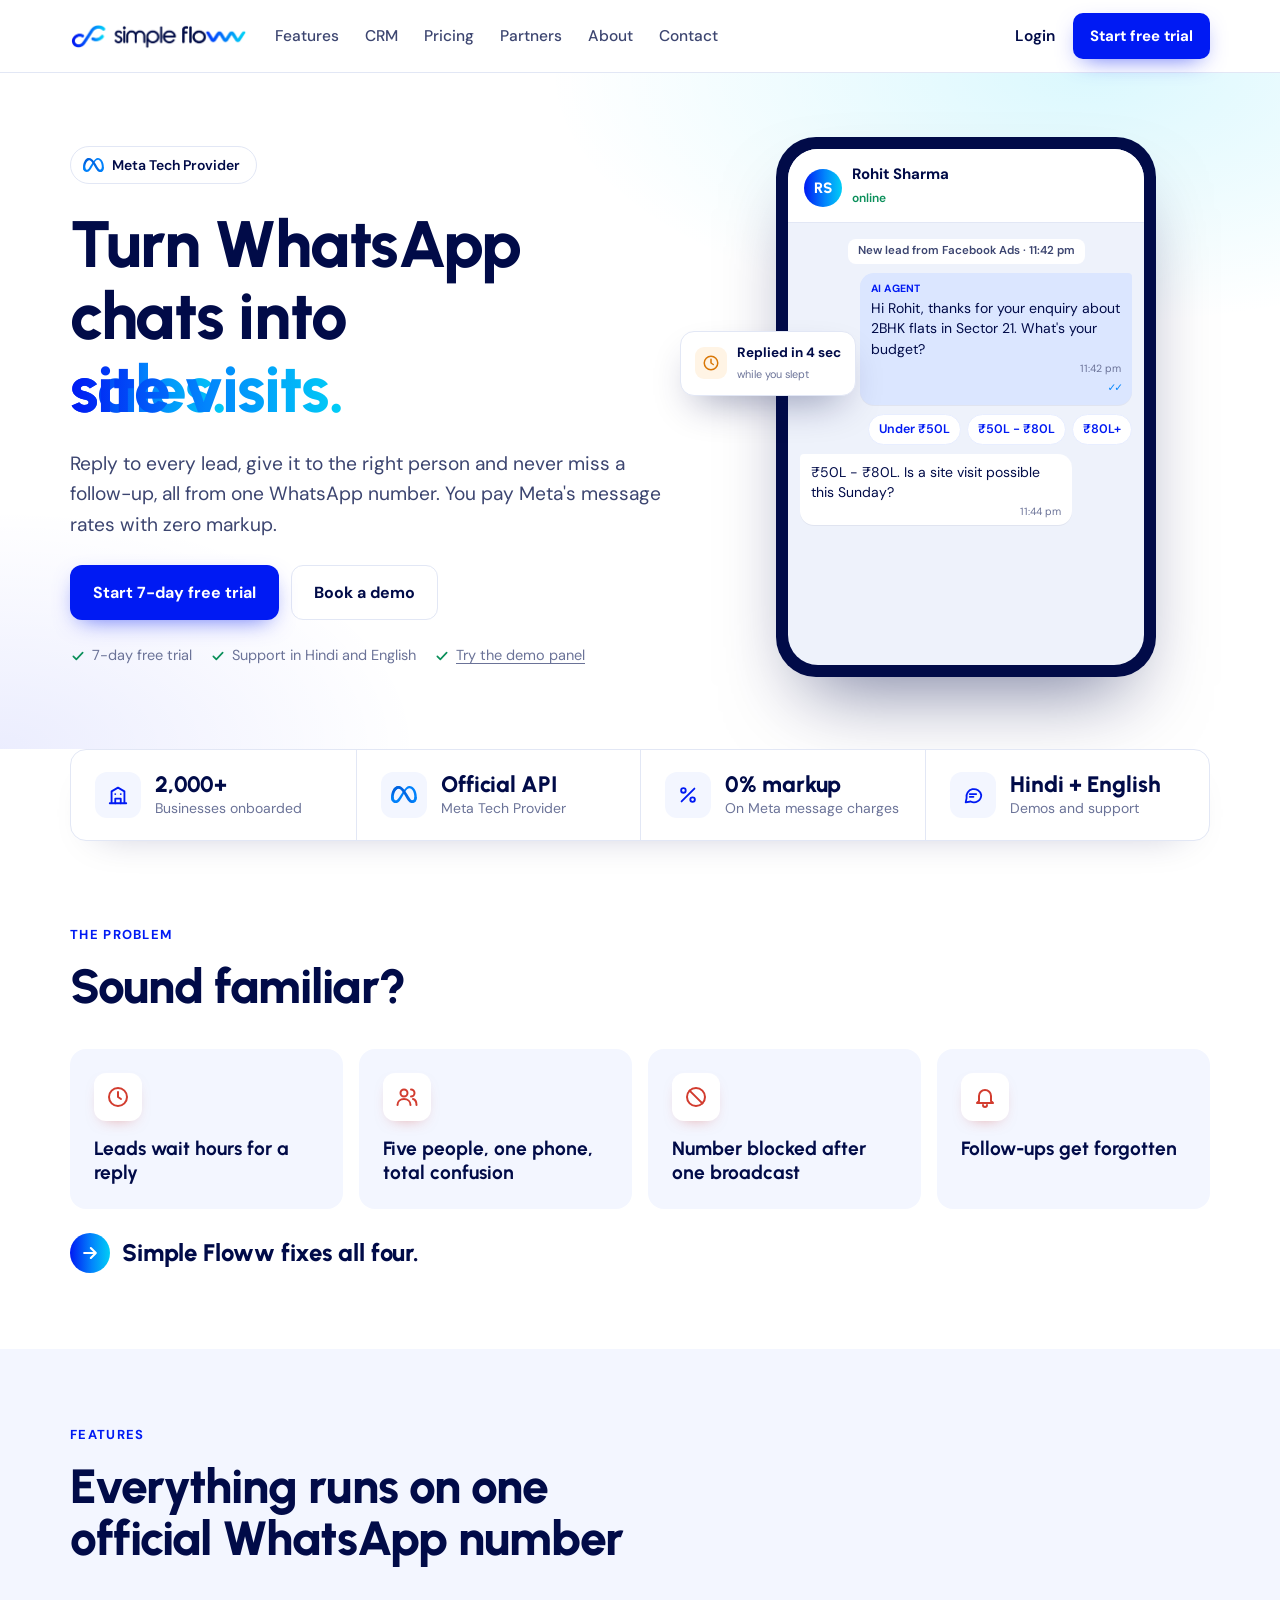
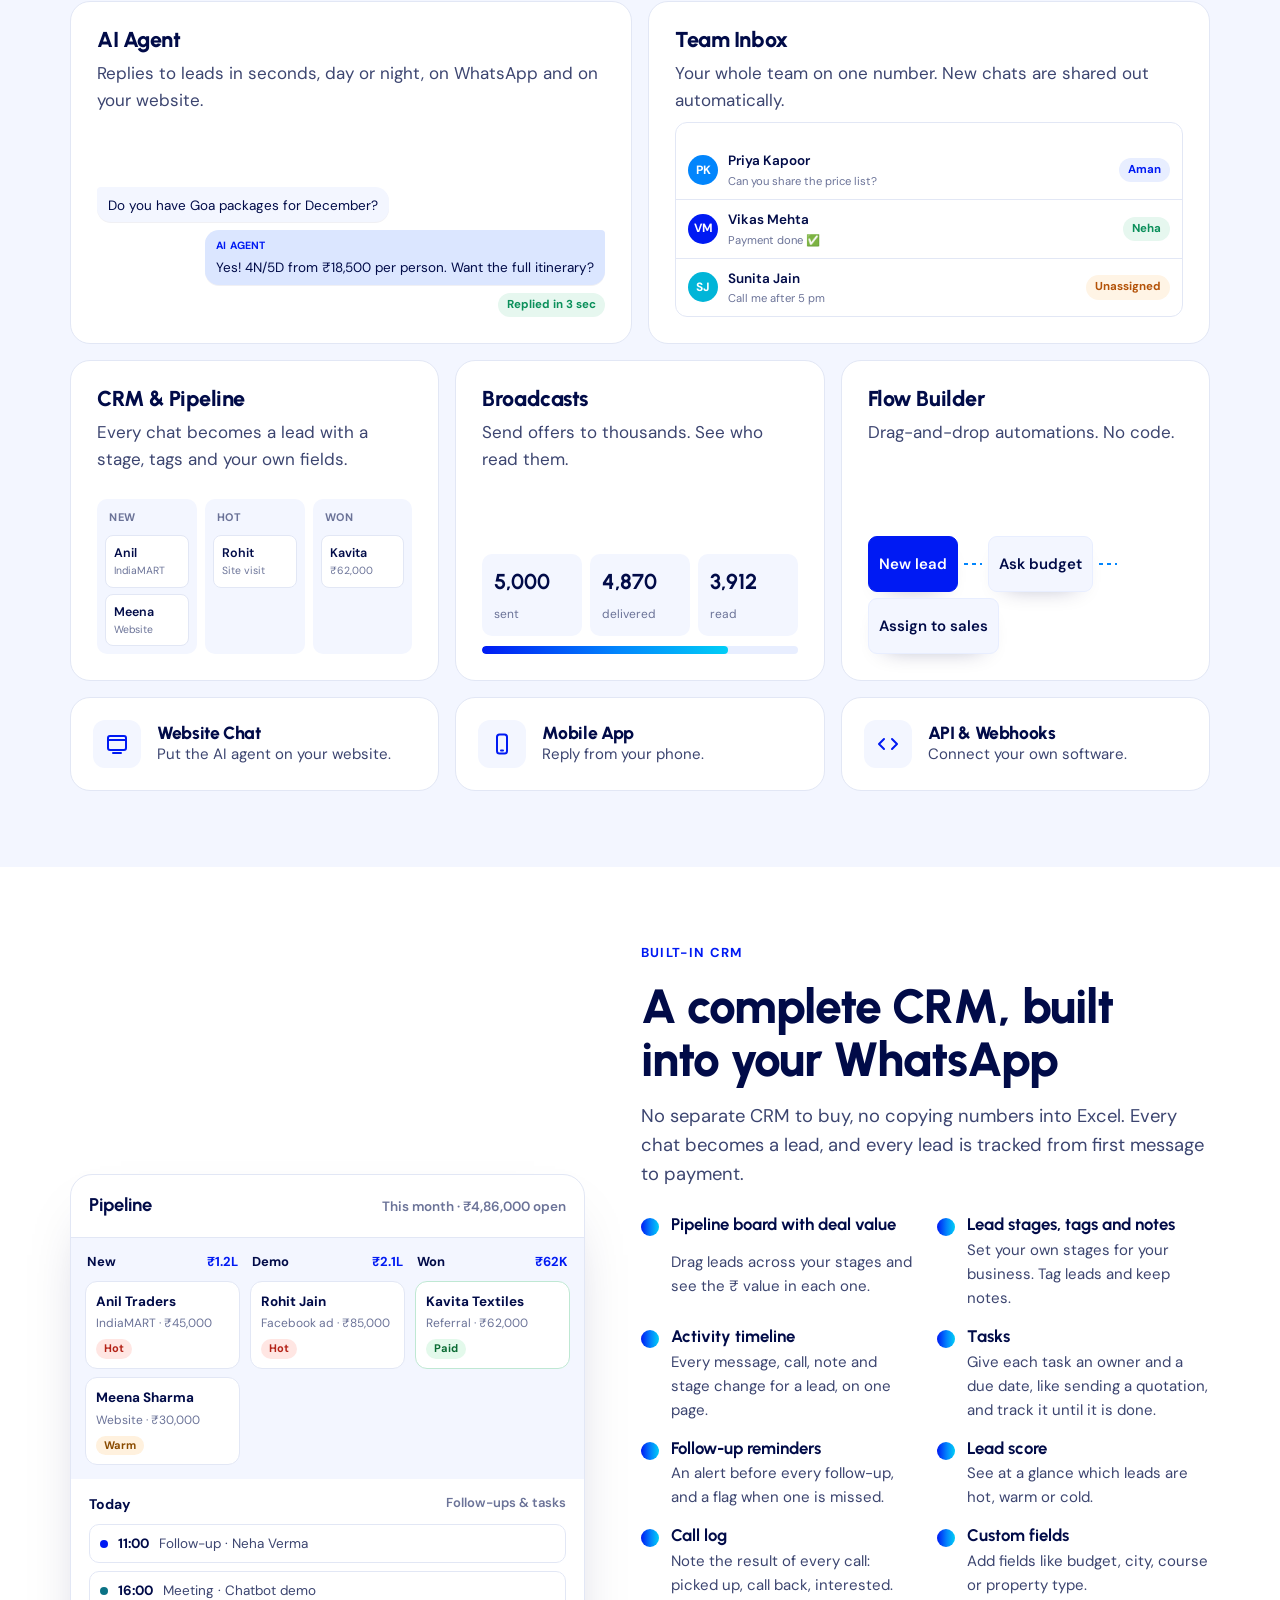
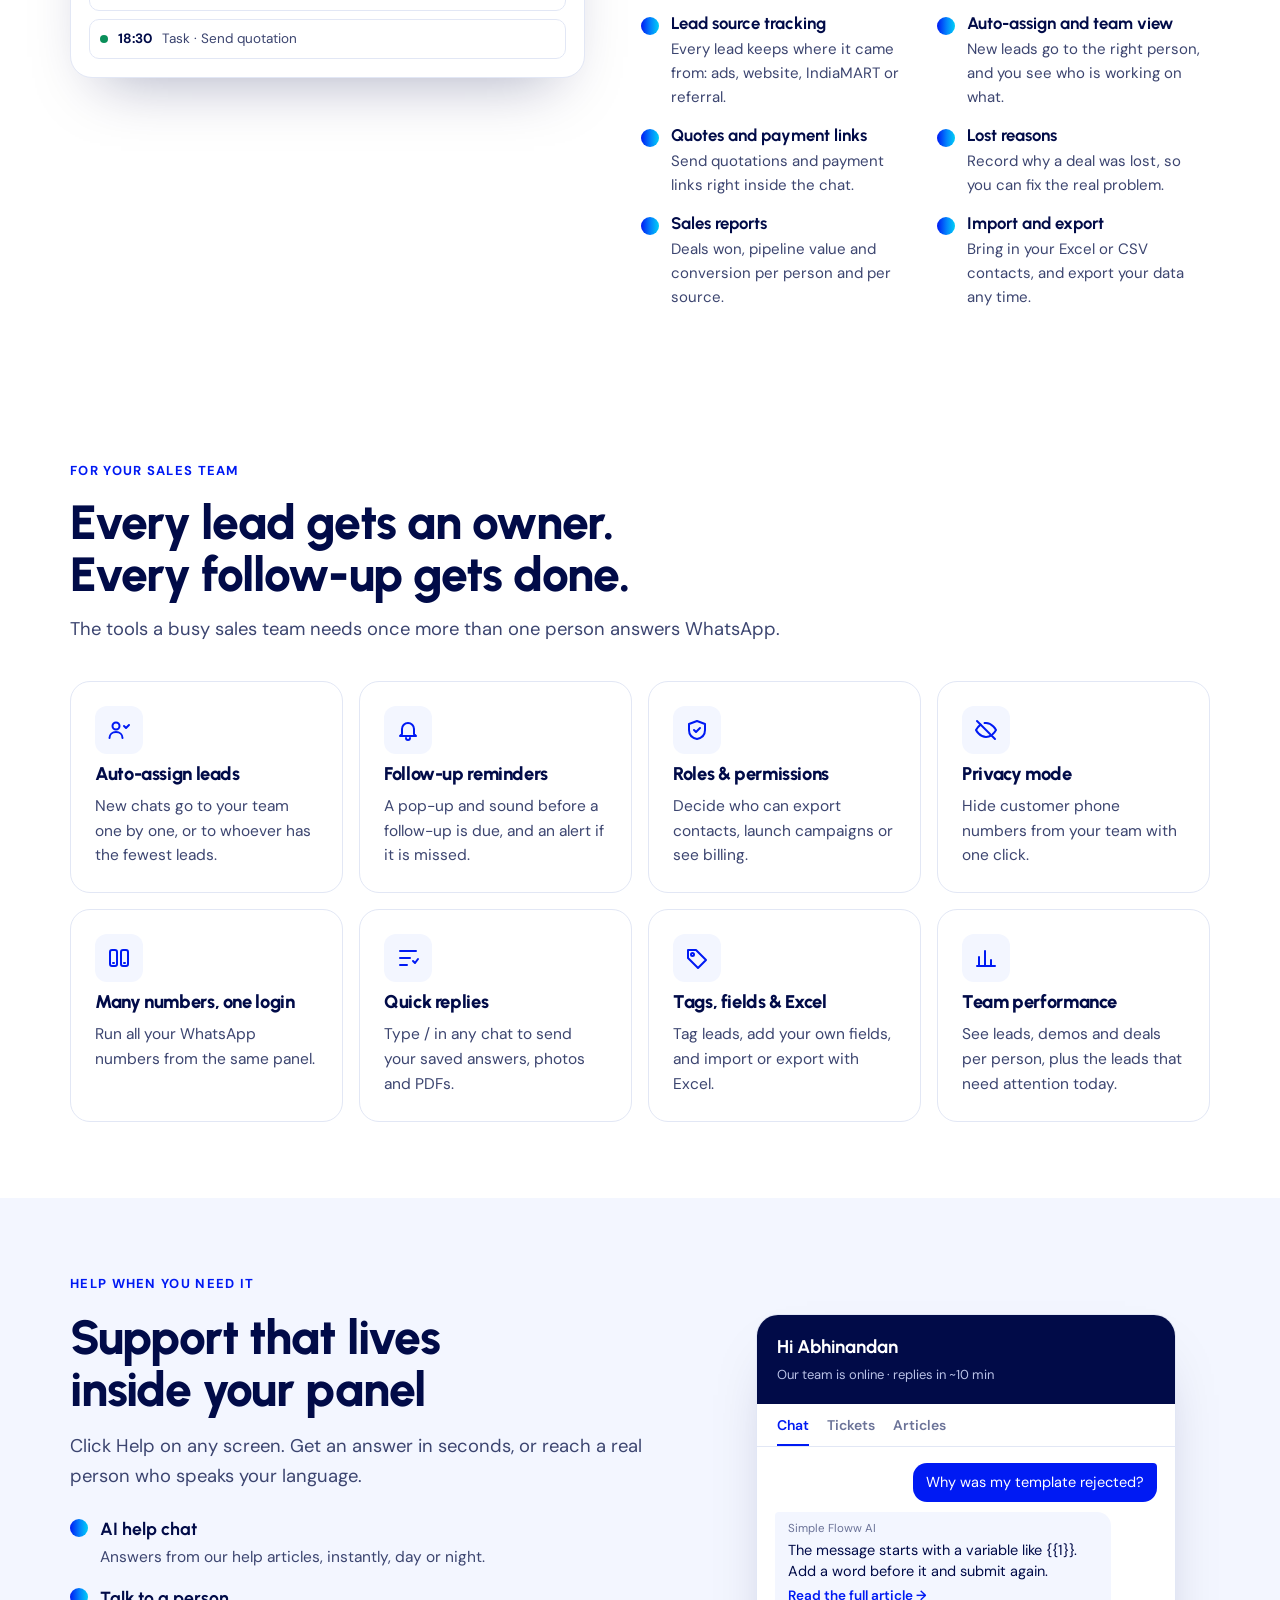
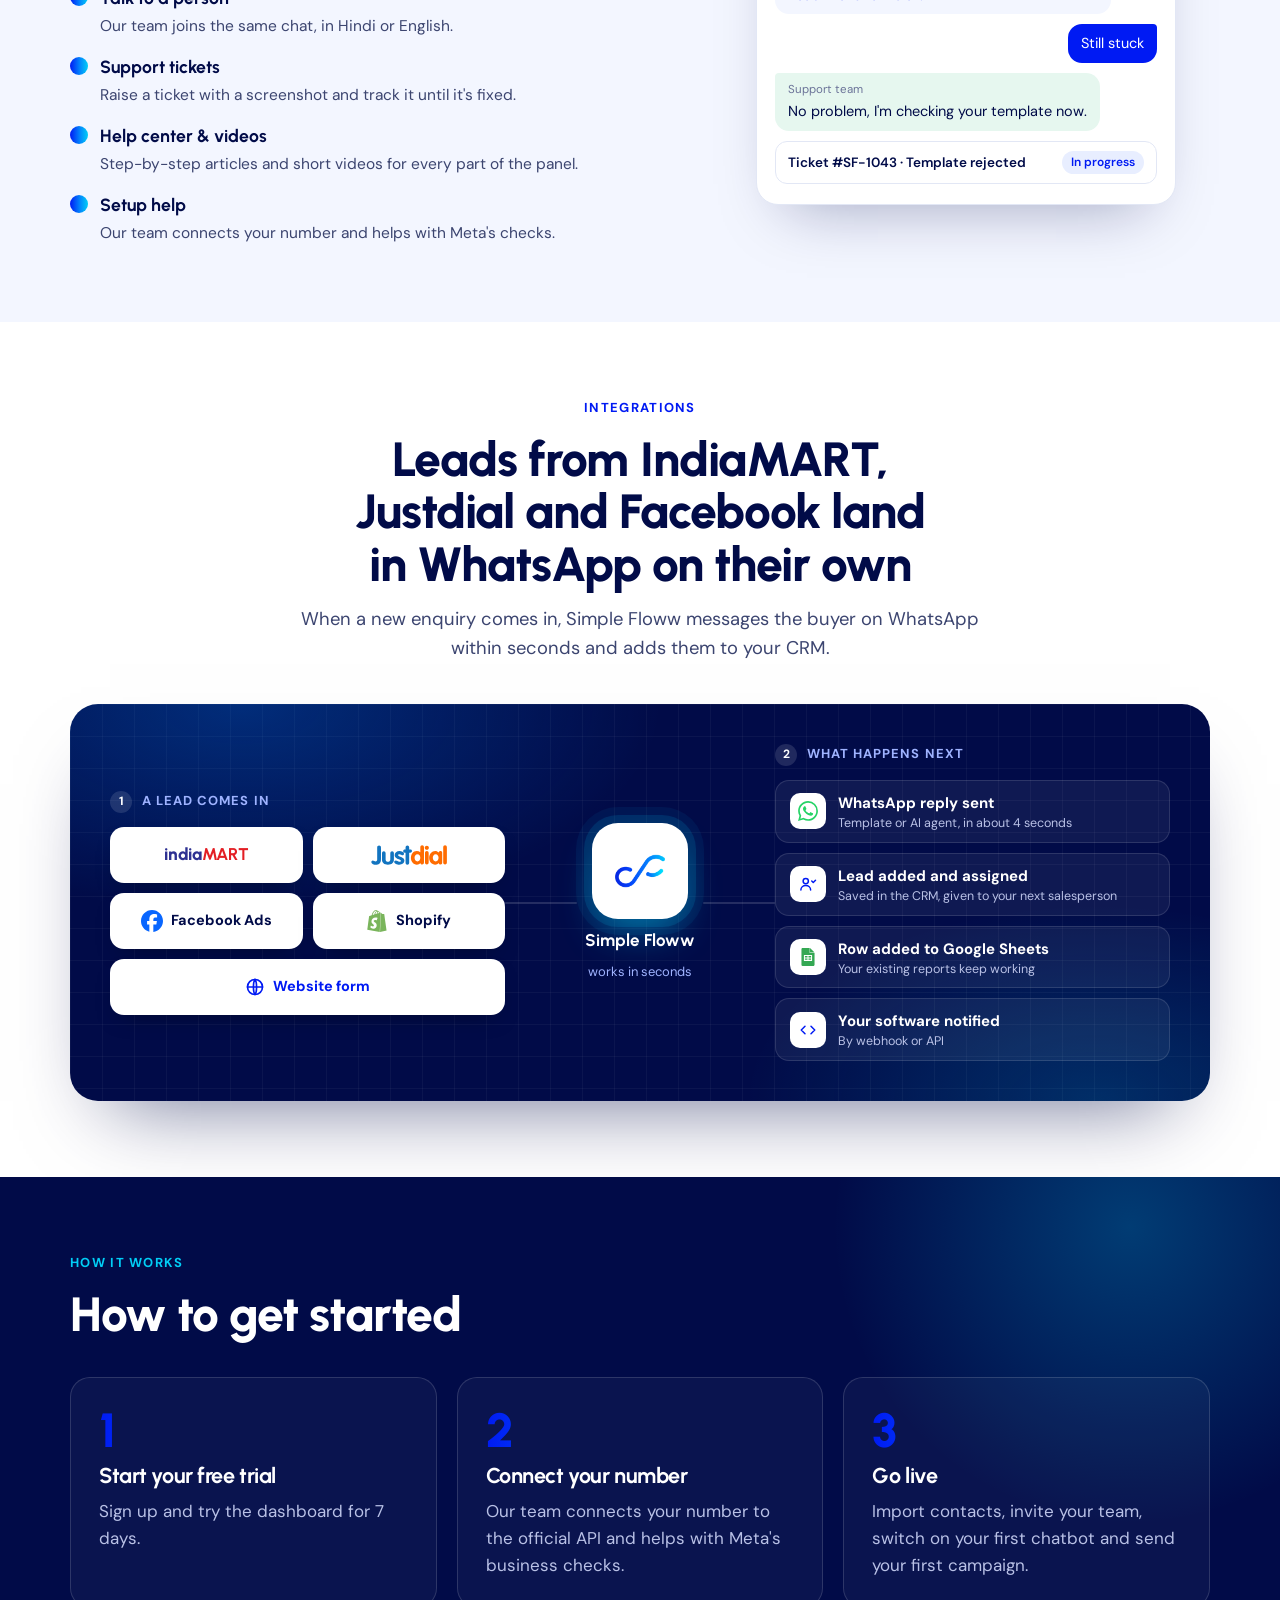
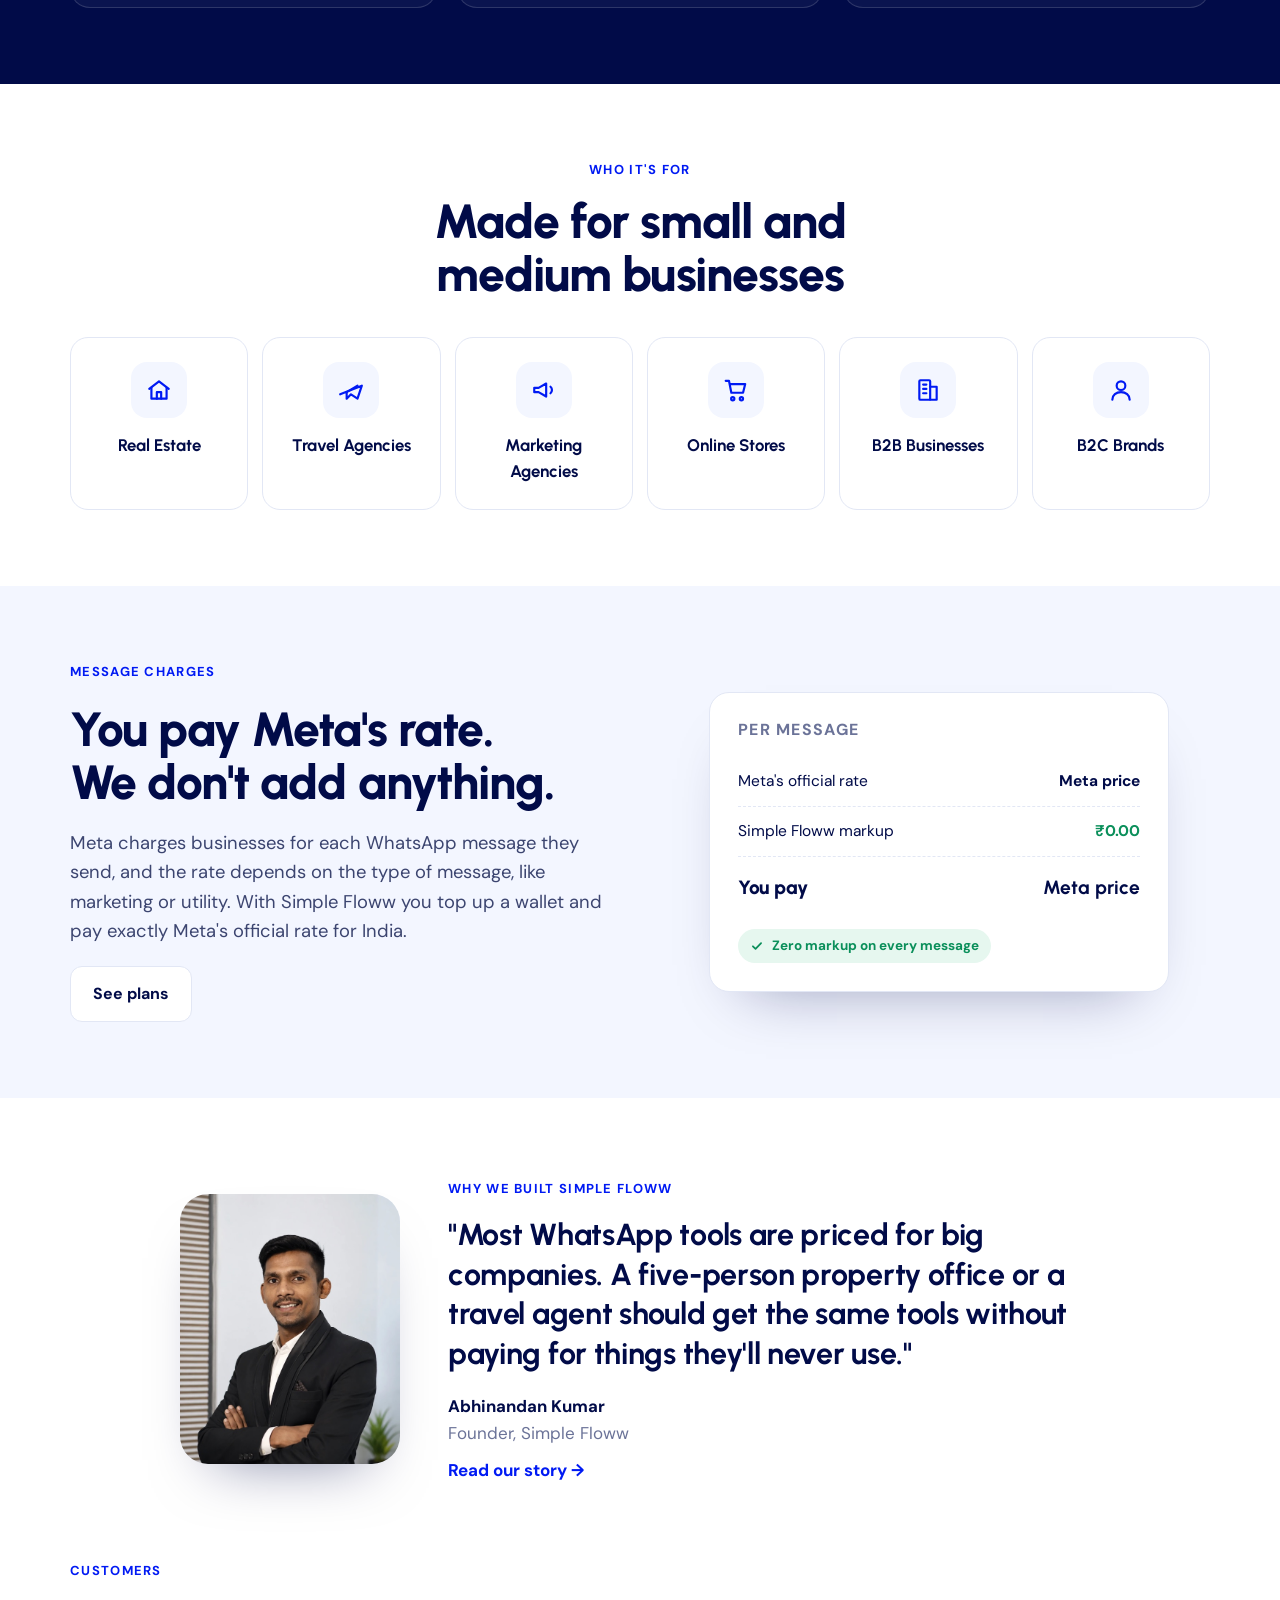
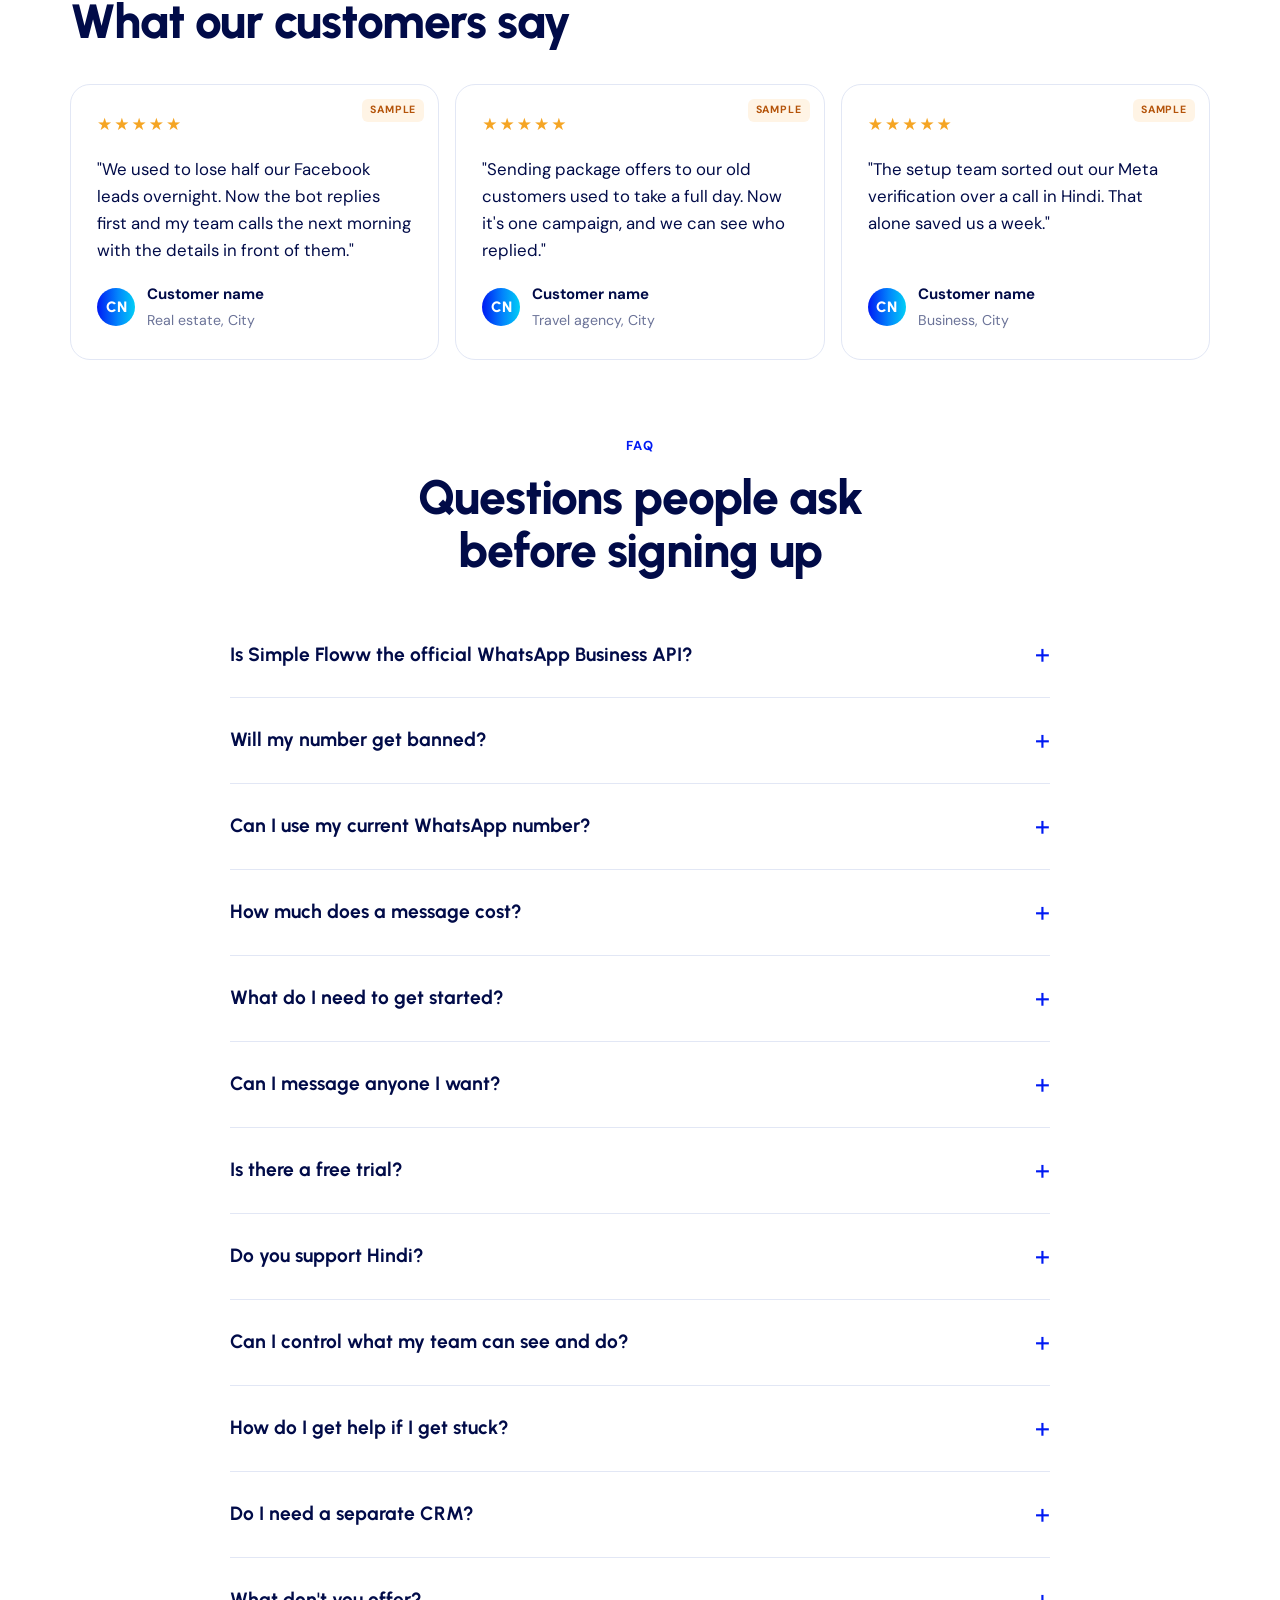
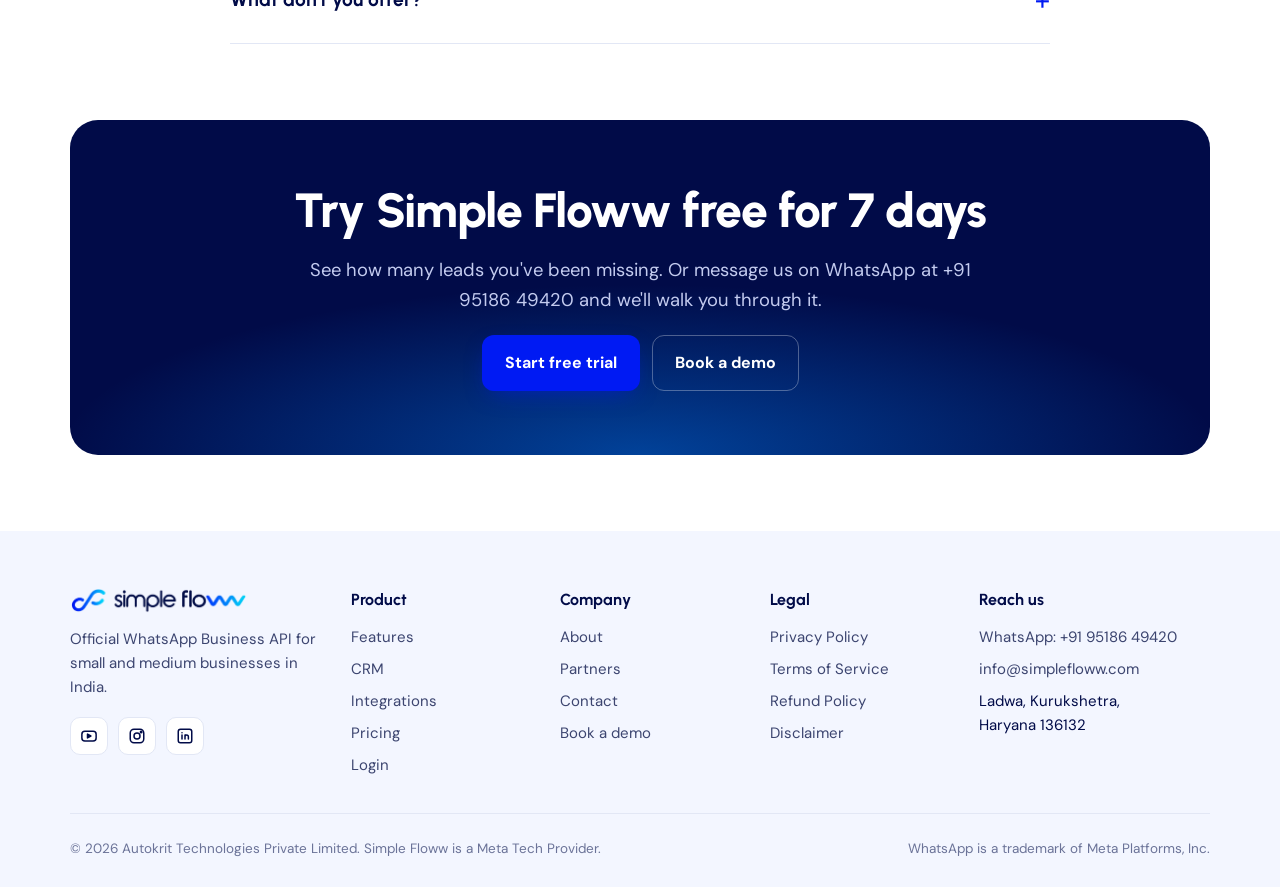
==== commit 19b1adaa: "Add CRM section, CRM pricing lines and lost reasons - Homepage: Built-in CRM section with 14 CRM fea" ====
--- a/index.html
+++ b/index.html
@@ -18,7 +18,7 @@
 <link rel="preconnect" href="https://fonts.googleapis.com">
 <link rel="preconnect" href="https://fonts.gstatic.com" crossorigin>
 <link rel="stylesheet" href="https://fonts.googleapis.com/css2?family=Urbanist:wght@600;700;800&family=DM+Sans:opsz,wght@9..40,400;9..40,500;9..40,600;9..40,700&display=swap">
-<link rel="stylesheet" href="/assets/style.css?v=7">
+<link rel="stylesheet" href="/assets/style.css?v=9">
 <script>document.documentElement.classList.add("js")</script>
 <script src="/assets/site.js?v=6" defer></script>
 <script type="application/ld+json">
@@ -58,6 +58,7 @@
         { "@type": "Question", "name": "Do you support Hindi?", "acceptedAnswer": { "@type": "Answer", "text": "Yes. Demos and support are available in Hindi and English." } },
         { "@type": "Question", "name": "Can I control what my team can see and do?", "acceptedAnswer": { "@type": "Answer", "text": "Yes. Give each person a role. You decide who can export contacts, launch campaigns or see billing, and you can hide customer phone numbers from your team with privacy mode." } },
         { "@type": "Question", "name": "How do I get help if I get stuck?", "acceptedAnswer": { "@type": "Answer", "text": "Click Help on any screen of the panel. Our AI help chat answers right away, and you can talk to our team in the same chat or raise a support ticket and track it. Short videos and step-by-step articles cover every feature." } },
+        { "@type": "Question", "name": "Do I need a separate CRM?", "acceptedAnswer": { "@type": "Answer", "text": "No. Simple Floww has a full CRM built in: a pipeline board with deal value, an activity timeline, tasks, follow-up reminders, lead scores, a call log, custom fields, lead sources, auto-assign, quotes and payment links, lost reasons, sales reports, and Excel import and export. It is made for teams that sell over WhatsApp." } },
         { "@type": "Question", "name": "What don't you offer?", "acceptedAnswer": { "@type": "Answer", "text": "We don't offer unofficial bulk WhatsApp senders, WhatsApp calling, or Instagram and Facebook DMs." } }
       ]
     }
@@ -72,6 +73,7 @@
     <a class="brand" href="/" aria-label="Simple Floww home"><img src="/assets/logo.png" alt="Simple Floww" width="183" height="27"></a>
     <ul class="nav-links">
       <li><a href="#features">Features</a></li>
+      <li><a href="#crm">CRM</a></li>
       <li><a href="/pricing">Pricing</a></li>
       <li><a href="/partners">Partners</a></li>
       <li><a href="/about">About</a></li>
@@ -84,6 +86,7 @@
         <summary aria-label="Open menu"><svg width="20" height="20" viewBox="0 0 24 24" fill="none" stroke="currentColor" stroke-width="2" stroke-linecap="round"><path d="M4 7h16M4 12h16M4 17h16"/></svg></summary>
         <div class="panel">
           <a href="#features">Features</a>
+          <a href="#crm">CRM</a>
           <a href="/pricing">Pricing</a>
           <a href="/partners">Partners</a>
           <a href="/about">About</a>
@@ -227,6 +230,47 @@
         <span class="ic"><svg width="24" height="24" viewBox="0 0 24 24" fill="none" stroke="currentColor" stroke-width="2" stroke-linecap="round" stroke-linejoin="round"><path d="M8 7l-5 5 5 5M16 7l5 5-5 5"/></svg></span>
         <div><h3>API & Webhooks</h3><p>Connect your own software.</p></div>
       </article>
+    </div>
+  </div>
+</section>
+
+<!-- CRM -->
+<section class="crm-sec" id="crm">
+  <div class="wrap crm-grid">
+    <div class="crm-mock" aria-label="Example: the pipeline board and today's follow-ups inside the panel">
+      <div class="cm-top"><b>Pipeline</b><span>This month · ₹4,86,000 open</span></div>
+      <div class="cm-board">
+        <div class="cm-col"><div class="cm-h">New <i>₹1.2L</i></div><div class="cm-card"><b>Anil Traders</b><small>IndiaMART · ₹45,000</small><span class="cm-score hot">Hot</span></div><div class="cm-card"><b>Meena Sharma</b><small>Website · ₹30,000</small><span class="cm-score warm">Warm</span></div></div>
+        <div class="cm-col"><div class="cm-h">Demo <i>₹2.1L</i></div><div class="cm-card"><b>Rohit Jain</b><small>Facebook ad · ₹85,000</small><span class="cm-score hot">Hot</span></div></div>
+        <div class="cm-col"><div class="cm-h">Won <i>₹62K</i></div><div class="cm-card won"><b>Kavita Textiles</b><small>Referral · ₹62,000</small><span class="cm-score done">Paid</span></div></div>
+      </div>
+      <div class="cm-cal">
+        <div class="cm-cal-h"><b>Today</b><span>Follow-ups &amp; tasks</span></div>
+        <div class="cm-ev"><i class="t-follow"></i><time>11:00</time><span>Follow-up · Neha Verma</span></div>
+        <div class="cm-ev"><i class="t-meet"></i><time>16:00</time><span>Meeting · Chatbot demo</span></div>
+        <div class="cm-ev"><i class="t-task"></i><time>18:30</time><span>Task · Send quotation</span></div>
+      </div>
+    </div>
+    <div class="crm-copy">
+      <span class="kicker">Built-in CRM</span>
+      <h2 class="h2">A complete CRM, built into your WhatsApp</h2>
+      <p class="lead">No separate CRM to buy, no copying numbers into Excel. Every chat becomes a lead, and every lead is tracked from first message to payment.</p>
+      <ul class="crm-list">
+        <li><b>Pipeline board with deal value</b><span>Drag leads across your stages and see the ₹ value in each one.</span></li>
+        <li><b>Lead stages, tags and notes</b><span>Set your own stages for your business. Tag leads and keep notes.</span></li>
+        <li><b>Activity timeline</b><span>Every message, call, note and stage change for a lead, on one page.</span></li>
+        <li><b>Tasks</b><span>Give each task an owner and a due date, like sending a quotation, and track it until it is done.</span></li>
+        <li><b>Follow-up reminders</b><span>An alert before every follow-up, and a flag when one is missed.</span></li>
+        <li><b>Lead score</b><span>See at a glance which leads are hot, warm or cold.</span></li>
+        <li><b>Call log</b><span>Note the result of every call: picked up, call back, interested.</span></li>
+        <li><b>Custom fields</b><span>Add fields like budget, city, course or property type.</span></li>
+        <li><b>Lead source tracking</b><span>Every lead keeps where it came from: ads, website, IndiaMART or referral.</span></li>
+        <li><b>Auto-assign and team view</b><span>New leads go to the right person, and you see who is working on what.</span></li>
+        <li><b>Quotes and payment links</b><span>Send quotations and payment links right inside the chat.</span></li>
+        <li><b>Lost reasons</b><span>Record why a deal was lost, so you can fix the real problem.</span></li>
+        <li><b>Sales reports</b><span>Deals won, pipeline value and conversion per person and per source.</span></li>
+        <li><b>Import and export</b><span>Bring in your Excel or CSV contacts, and export your data any time.</span></li>
+      </ul>
     </div>
   </div>
 </section>
@@ -419,6 +463,7 @@
       <details><summary>Do you support Hindi?</summary><p>Yes. Demos and support are available in Hindi and English.</p></details>
       <details><summary>Can I control what my team can see and do?</summary><p>Yes. Give each person a role. You decide who can export contacts, launch campaigns or see billing, and you can hide customer phone numbers from your team with privacy mode.</p></details>
       <details><summary>How do I get help if I get stuck?</summary><p>Click Help on any screen of the panel. Our AI help chat answers right away, and you can talk to our team in the same chat or raise a support ticket and track it. Short videos and step-by-step articles cover every feature.</p></details>
+      <details><summary>Do I need a separate CRM?</summary><p>No. Simple Floww has a full CRM built in: a pipeline board with deal value, an activity timeline, tasks, follow-up reminders, lead scores, a call log, custom fields, lead sources, auto-assign, quotes and payment links, lost reasons, sales reports, and Excel import and export. It is made for teams that sell over WhatsApp.</p></details>
       <details><summary>What don't you offer?</summary><p>We don't offer unofficial bulk WhatsApp senders, WhatsApp calling, or Instagram and Facebook DMs.</p></details>
     </div>
   </div>
@@ -452,7 +497,7 @@
           <a href="https://www.linkedin.com/company/simple-floww/" aria-label="LinkedIn"><svg width="18" height="18" viewBox="0 0 24 24" fill="none" stroke="currentColor" stroke-width="2" stroke-linecap="round"><rect x="3" y="3" width="18" height="18" rx="3"/><path d="M8 10.5V16M8 7.5v.01M12 16v-5.5M12 13c0-1.5 1-2.5 2.3-2.5S16.5 11.5 16.5 13v3"/></svg></a>
         </div>
       </div>
-      <div><h4>Product</h4><ul><li><a href="#features">Features</a></li><li><a href="#integrations">Integrations</a></li><li><a href="/pricing">Pricing</a></li><li><a href="/login/">Login</a></li></ul></div>
+      <div><h4>Product</h4><ul><li><a href="#features">Features</a></li><li><a href="#crm">CRM</a></li><li><a href="#integrations">Integrations</a></li><li><a href="/pricing">Pricing</a></li><li><a href="/login/">Login</a></li></ul></div>
       <div><h4>Company</h4><ul><li><a href="/about">About</a></li><li><a href="/partners">Partners</a></li><li><a href="/contact">Contact</a></li><li><a href="/contact">Book a demo</a></li></ul></div>
       <div><h4>Legal</h4><ul><li><a href="/privacy-policy">Privacy Policy</a></li><li><a href="/terms">Terms of Service</a></li><li><a href="/refund-policy">Refund Policy</a></li><li><a href="/disclaimer">Disclaimer</a></li></ul></div>
       <div><h4>Reach us</h4><ul><li><a href="https://wa.me/919518649420">WhatsApp: +91 95186 49420</a></li><li><a href="mailto:info@simplefloww.com">info@simplefloww.com</a></li><li>Ladwa, Kurukshetra,<br>Haryana 136132</li></ul></div>
--- a/assets/style.css
+++ b/assets/style.css
@@ -787,3 +787,39 @@
 }
 @media (max-width: 420px) { .ig-logo { min-height: 50px; font-size: 13.5px; padding: 8px 10px; } .ig-event { font-size: 13.5px; } }
 @media (max-width: 600px) { .ig-event { flex-direction: column; align-items: flex-start; gap: 8px; } .ig-arrow { display: none; } .ig-event .ig-txt { padding-left: 14px; border-left: 2px solid rgba(1, 206, 246, .5); } }
+
+/* Mini CRM section */
+.crm-grid { display: grid; grid-template-columns: minmax(0, .95fr) minmax(0, 1.05fr); gap: 56px; align-items: center; }
+@media (max-width: 900px) { .crm-grid { grid-template-columns: 1fr; gap: 36px; } .crm-copy { order: -1; } }
+.crm-copy { display: flex; flex-direction: column; gap: 16px; min-width: 0; }
+.crm-list { list-style: none; margin: 8px 0 0; padding: 0; display: grid; grid-template-columns: repeat(2, minmax(0, 1fr)); gap: 16px 24px; }
+@media (max-width: 560px) { .crm-list { grid-template-columns: 1fr; } }
+.crm-list li { display: grid; gap: 2px; padding-left: 30px; position: relative; min-width: 0; }
+.crm-list li::before { content: ""; position: absolute; left: 0; top: 4px; width: 18px; height: 18px; border-radius: 99px; background: var(--grad); }
+.crm-list b { font-family: var(--display); font-size: 1.05rem; line-height: 1.3; }
+.crm-list span { color: var(--ink-2); font-size: 15px; }
+.crm-mock { background: #fff; border: 1px solid var(--line); border-radius: 22px; box-shadow: 0 30px 60px -30px rgba(1, 11, 72, .35); overflow: hidden; min-width: 0; }
+.cm-top { display: flex; justify-content: space-between; align-items: baseline; gap: 10px; flex-wrap: wrap; padding: 16px 18px; border-bottom: 1px solid var(--line); }
+.cm-top b { font-family: var(--display); font-size: 1.15rem; }
+.cm-top span { color: var(--ink-3); font-size: 13.5px; font-weight: 600; }
+.cm-board { display: grid; grid-template-columns: repeat(3, minmax(0, 1fr)); gap: 10px; padding: 14px; background: var(--tint); }
+.cm-col { display: flex; flex-direction: column; gap: 8px; min-width: 0; }
+.cm-h { display: flex; justify-content: space-between; font-size: 13px; font-weight: 700; padding: 0 2px; }
+.cm-h i { font-style: normal; color: var(--royal); }
+.cm-card { background: #fff; border: 1px solid var(--line); border-radius: 12px; padding: 9px 10px; display: flex; flex-direction: column; gap: 2px; font-size: 13.5px; min-width: 0; }
+.cm-card b { font-weight: 700; overflow: hidden; text-overflow: ellipsis; white-space: nowrap; }
+.cm-card small { color: var(--ink-3); font-size: 12px; }
+.cm-card.won { border-color: #bfe8d3; }
+.cm-score { align-self: flex-start; margin-top: 4px; font-size: 11px; font-weight: 700; border-radius: 99px; padding: 1px 8px; }
+.cm-score.hot { background: #ffe6e3; color: #b42318; }
+.cm-score.warm { background: #fff1de; color: #8a4b00; }
+.cm-score.done { background: #e3f9eb; color: #0b6b34; }
+.cm-cal { padding: 14px 18px 18px; display: grid; gap: 8px; }
+.cm-cal-h { display: flex; justify-content: space-between; font-size: 14px; }
+.cm-cal-h span { color: var(--ink-3); font-weight: 600; font-size: 13px; }
+.cm-ev { display: flex; align-items: center; gap: 10px; font-size: 13.5px; border: 1px solid var(--line); border-radius: 10px; padding: 8px 10px; min-width: 0; }
+.cm-ev i { width: 8px; height: 8px; border-radius: 99px; flex: none; }
+.cm-ev time { font-weight: 700; font-variant-numeric: tabular-nums; flex: none; }
+.cm-ev span { color: var(--ink-2); overflow: hidden; text-overflow: ellipsis; white-space: nowrap; }
+.t-follow { background: var(--royal); } .t-meet { background: #0b7285; } .t-task { background: var(--ok); }
+@media (max-width: 420px) { .cm-board { grid-template-columns: repeat(3, minmax(96px, 1fr)); overflow-x: auto; } }
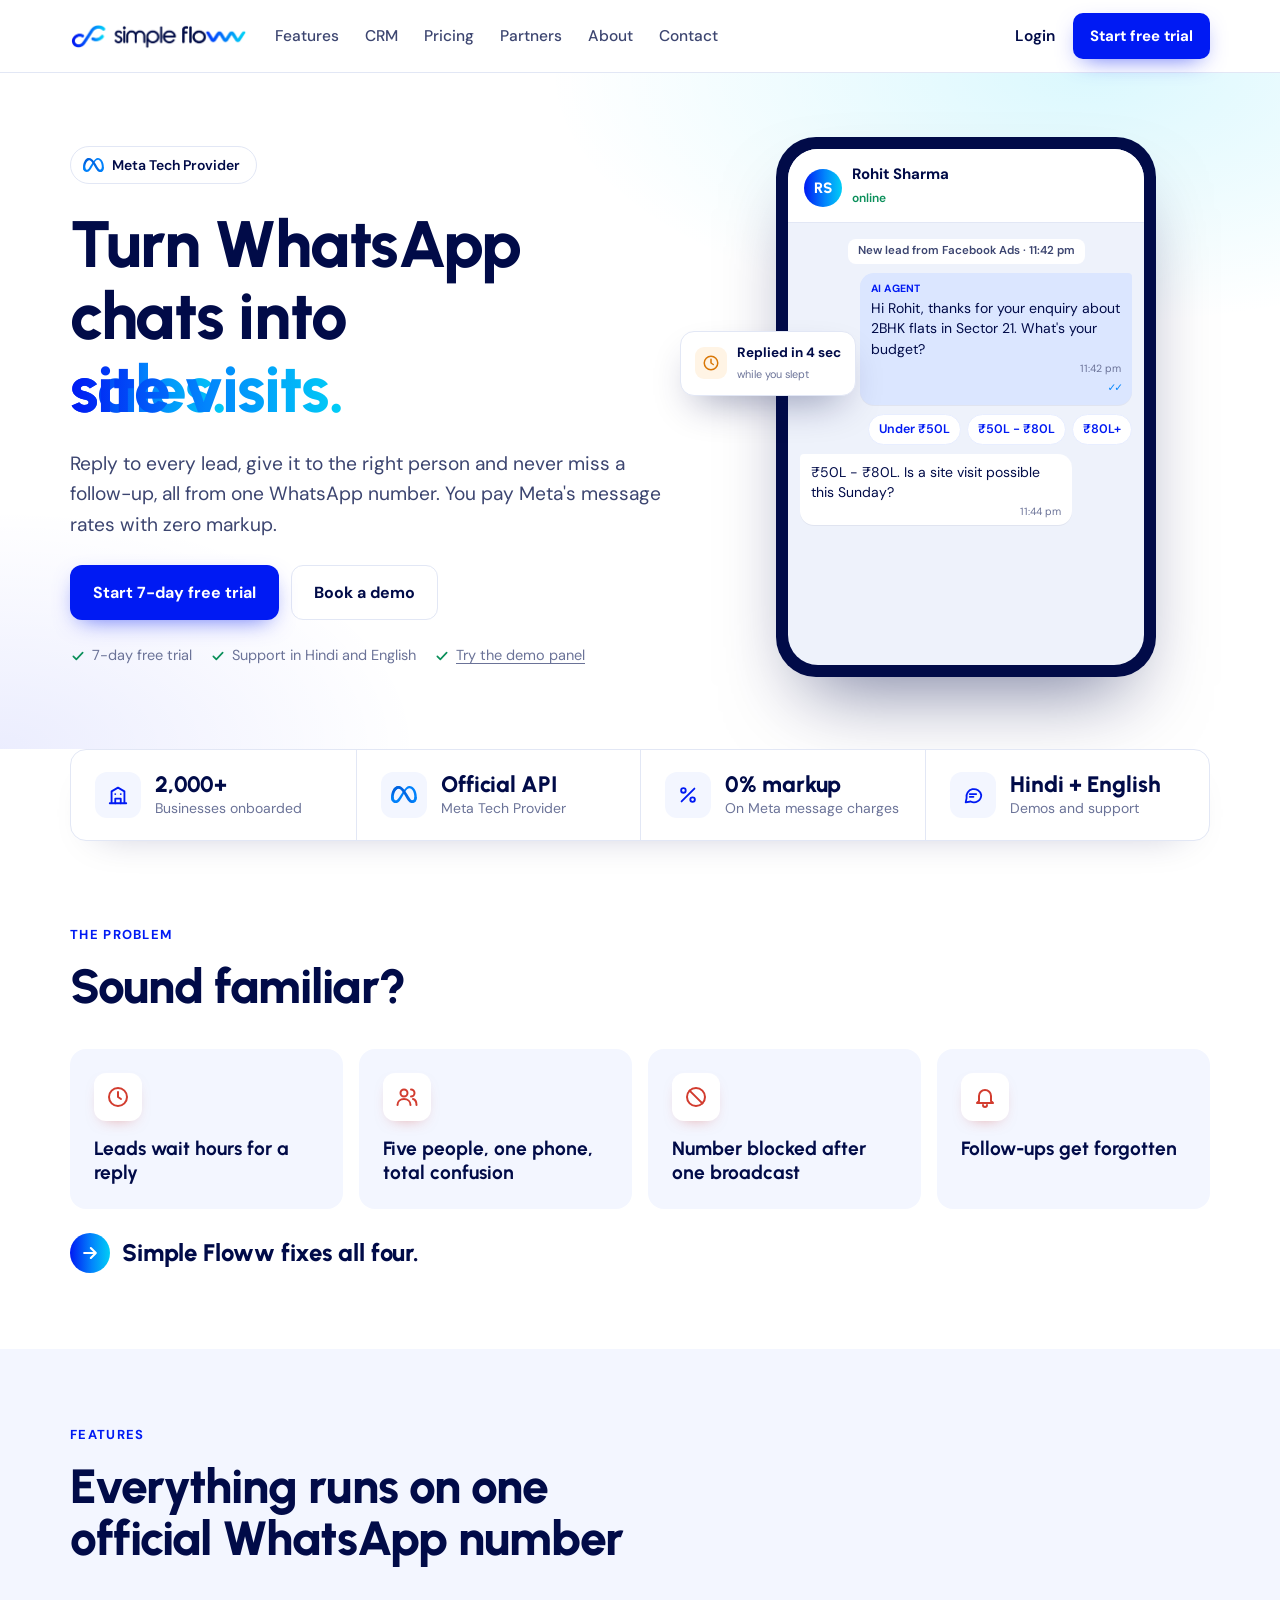
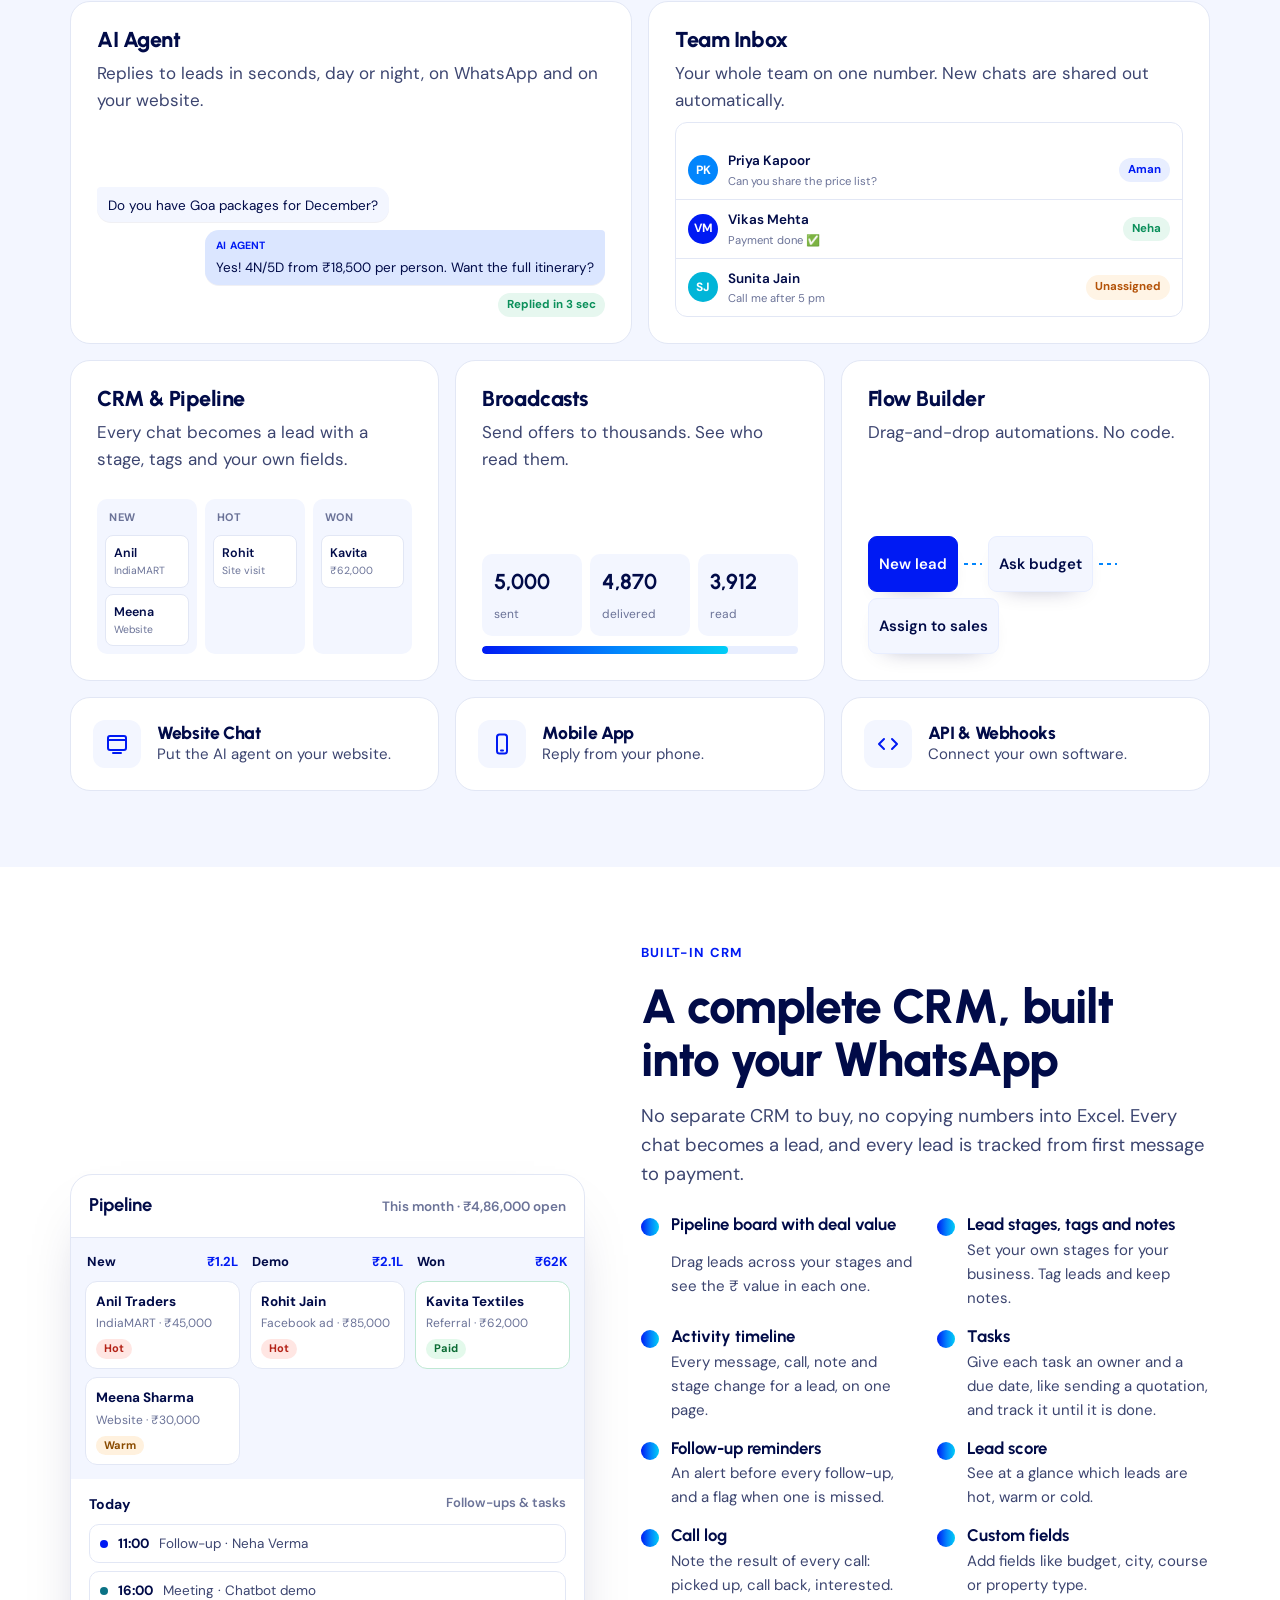
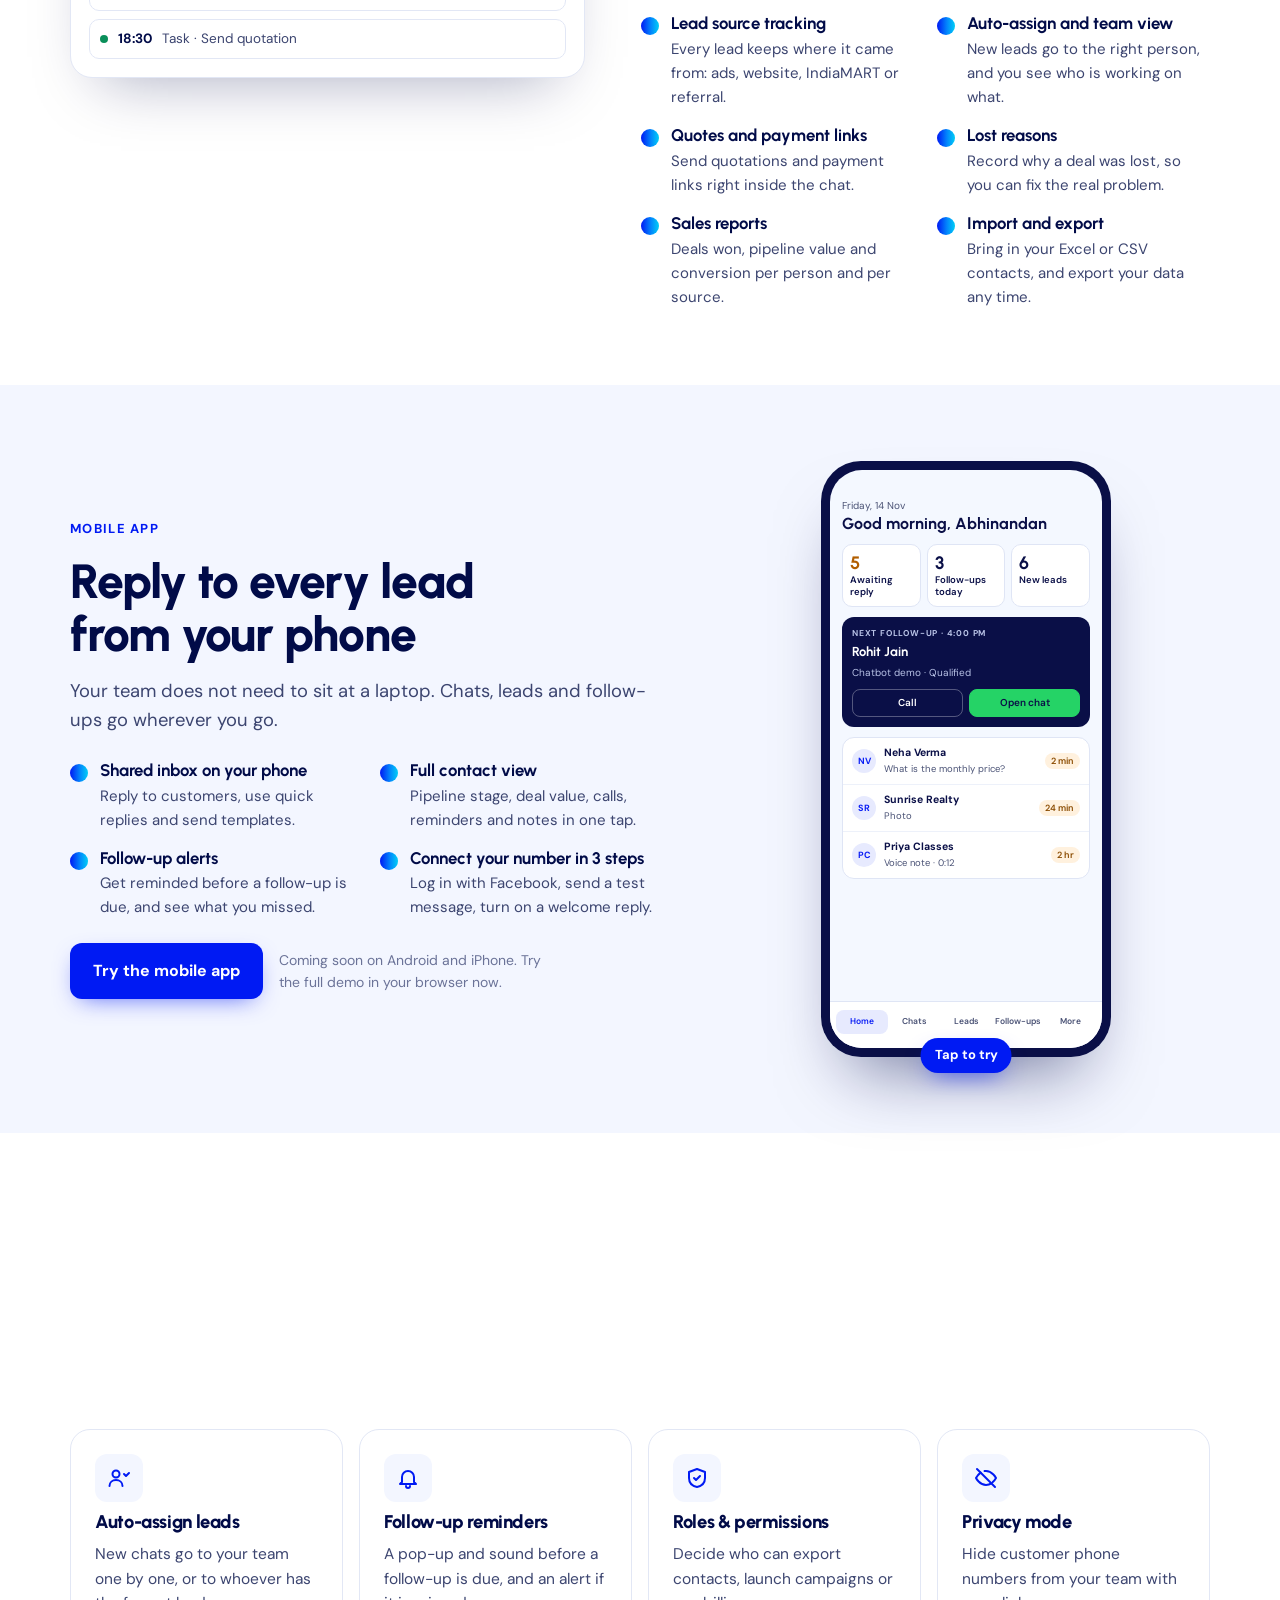
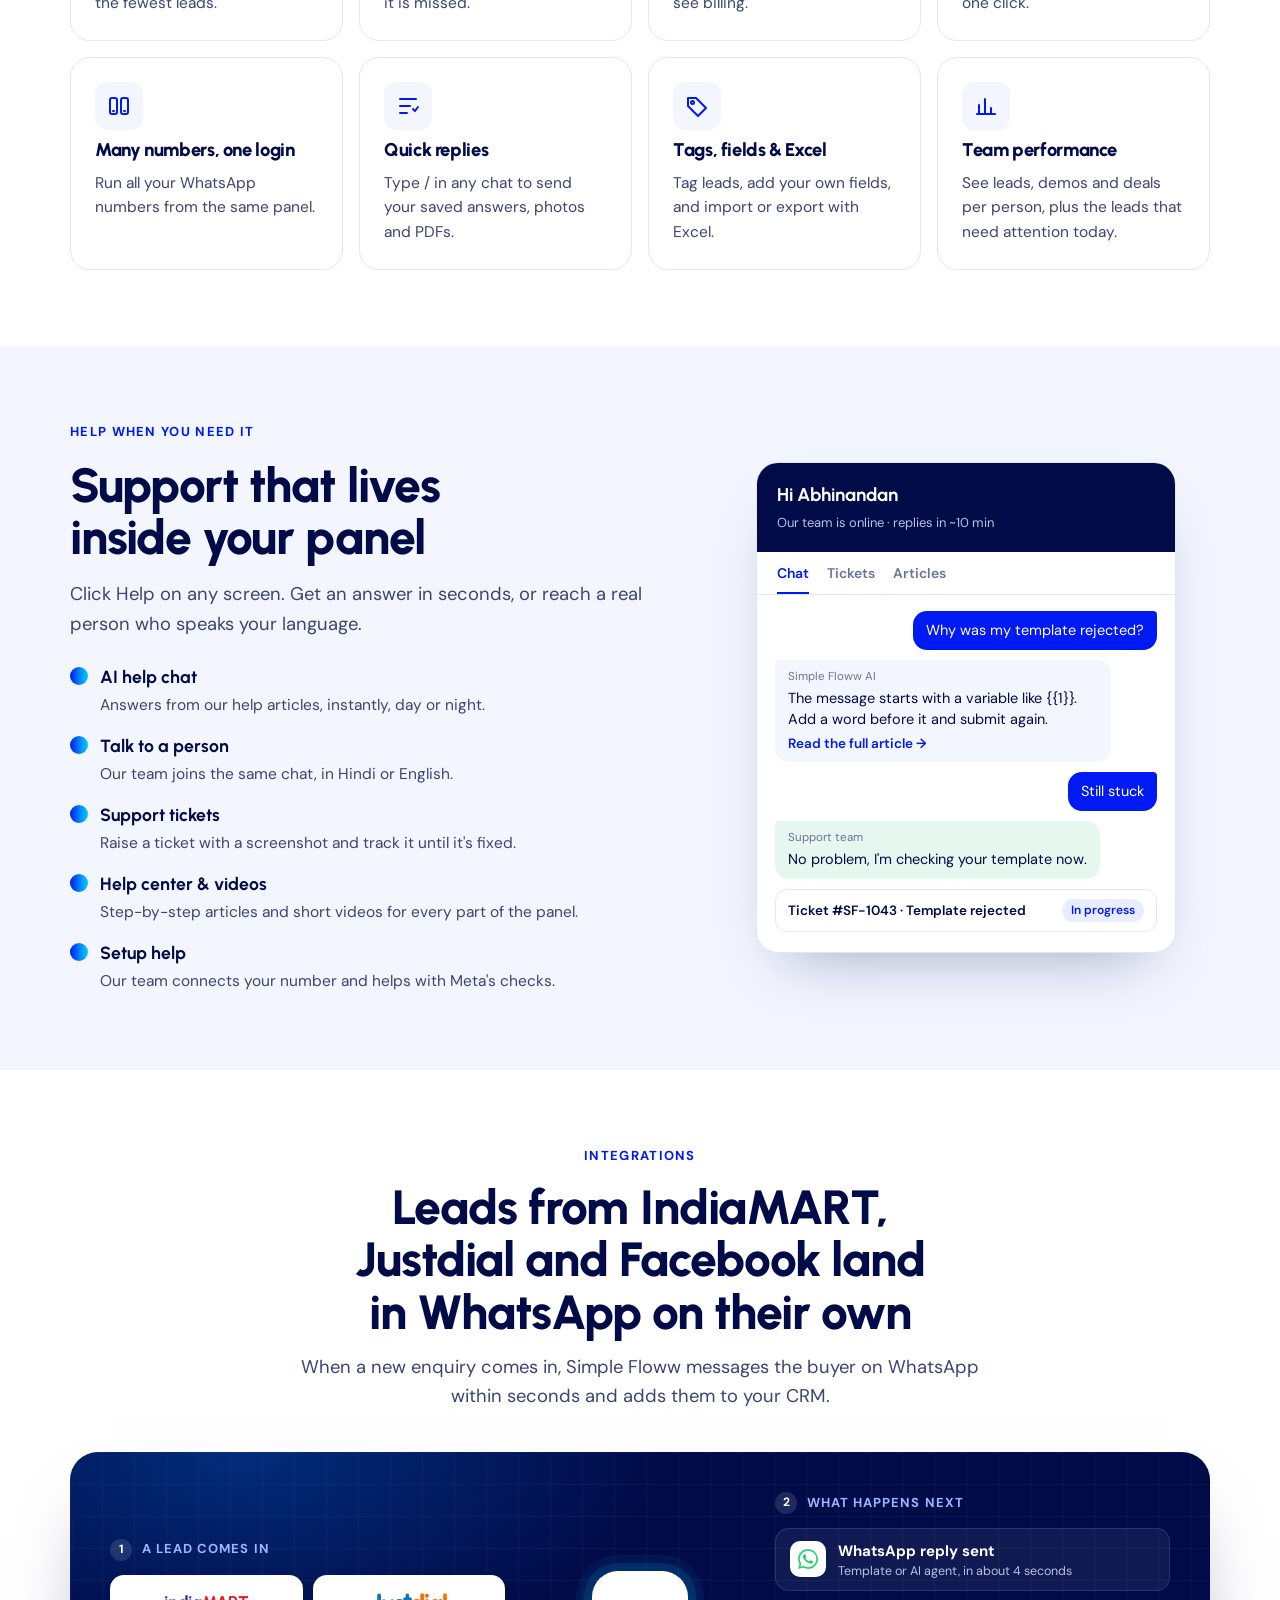
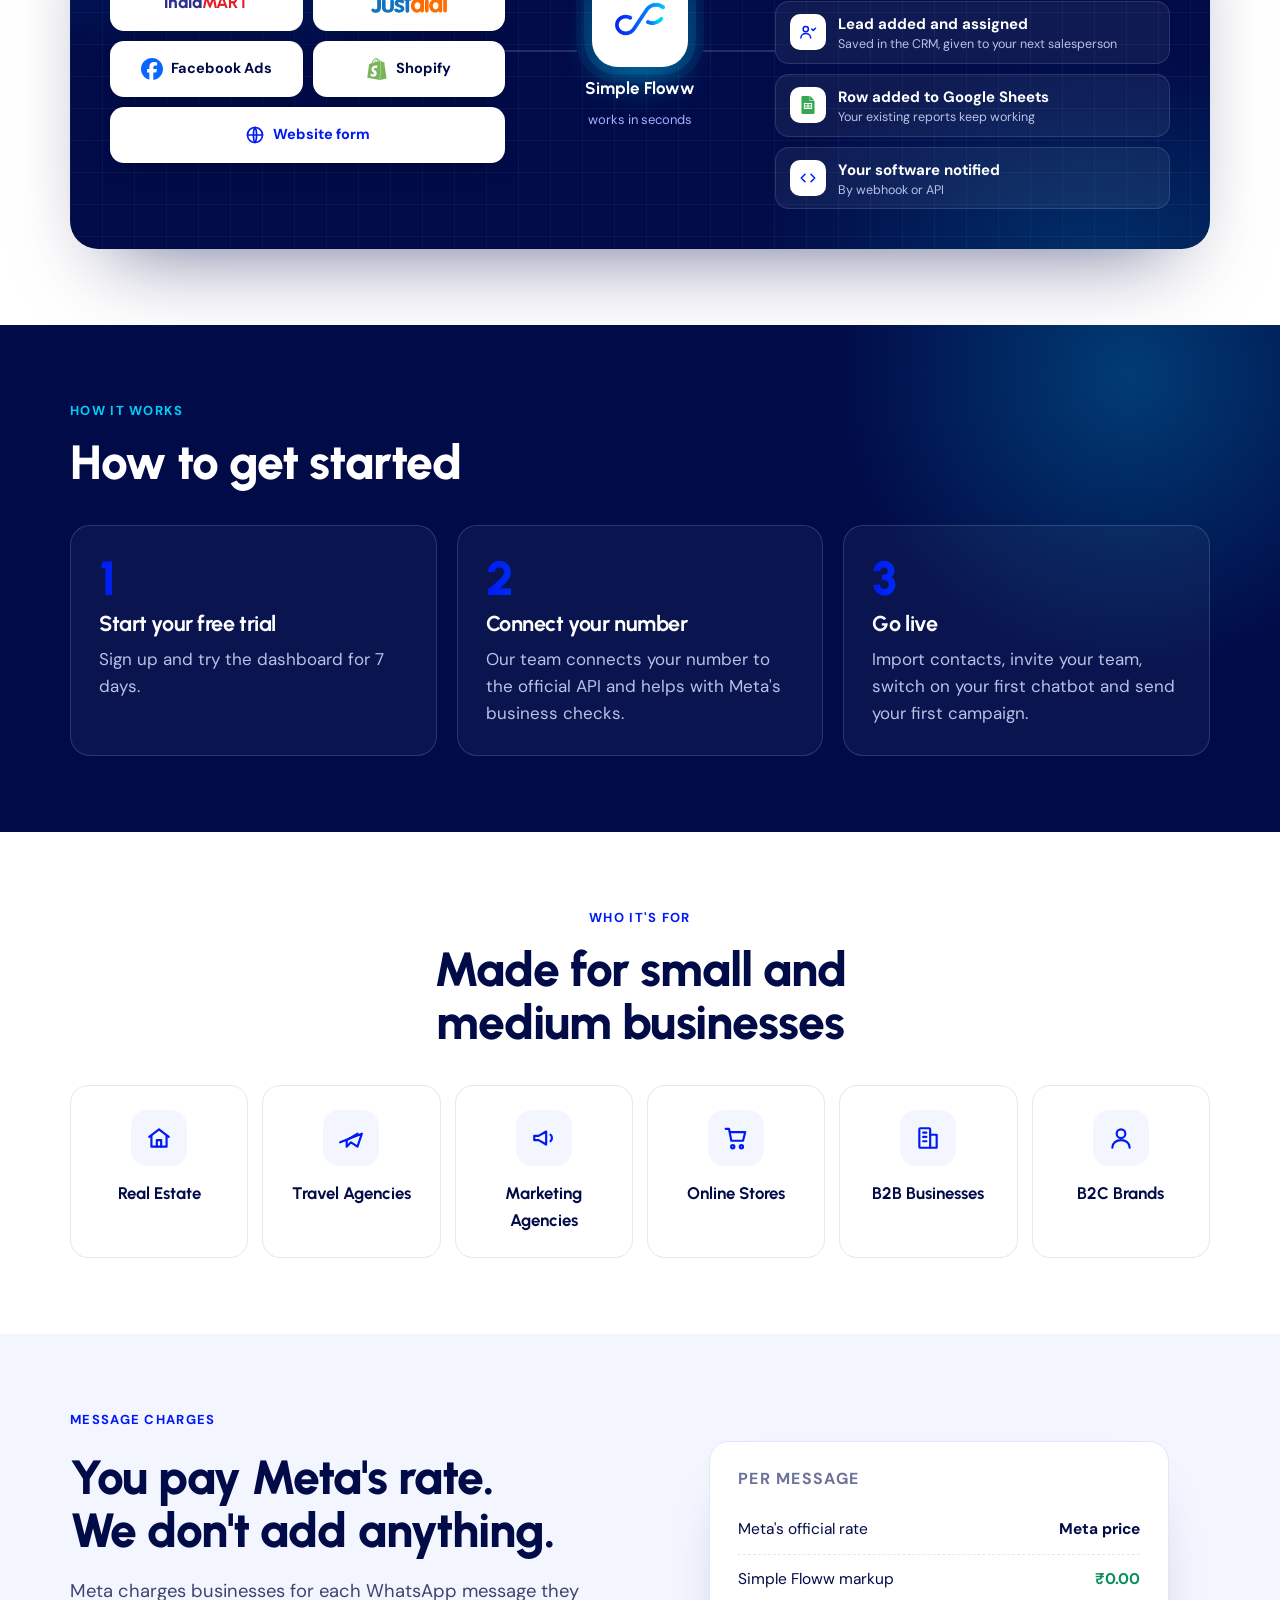
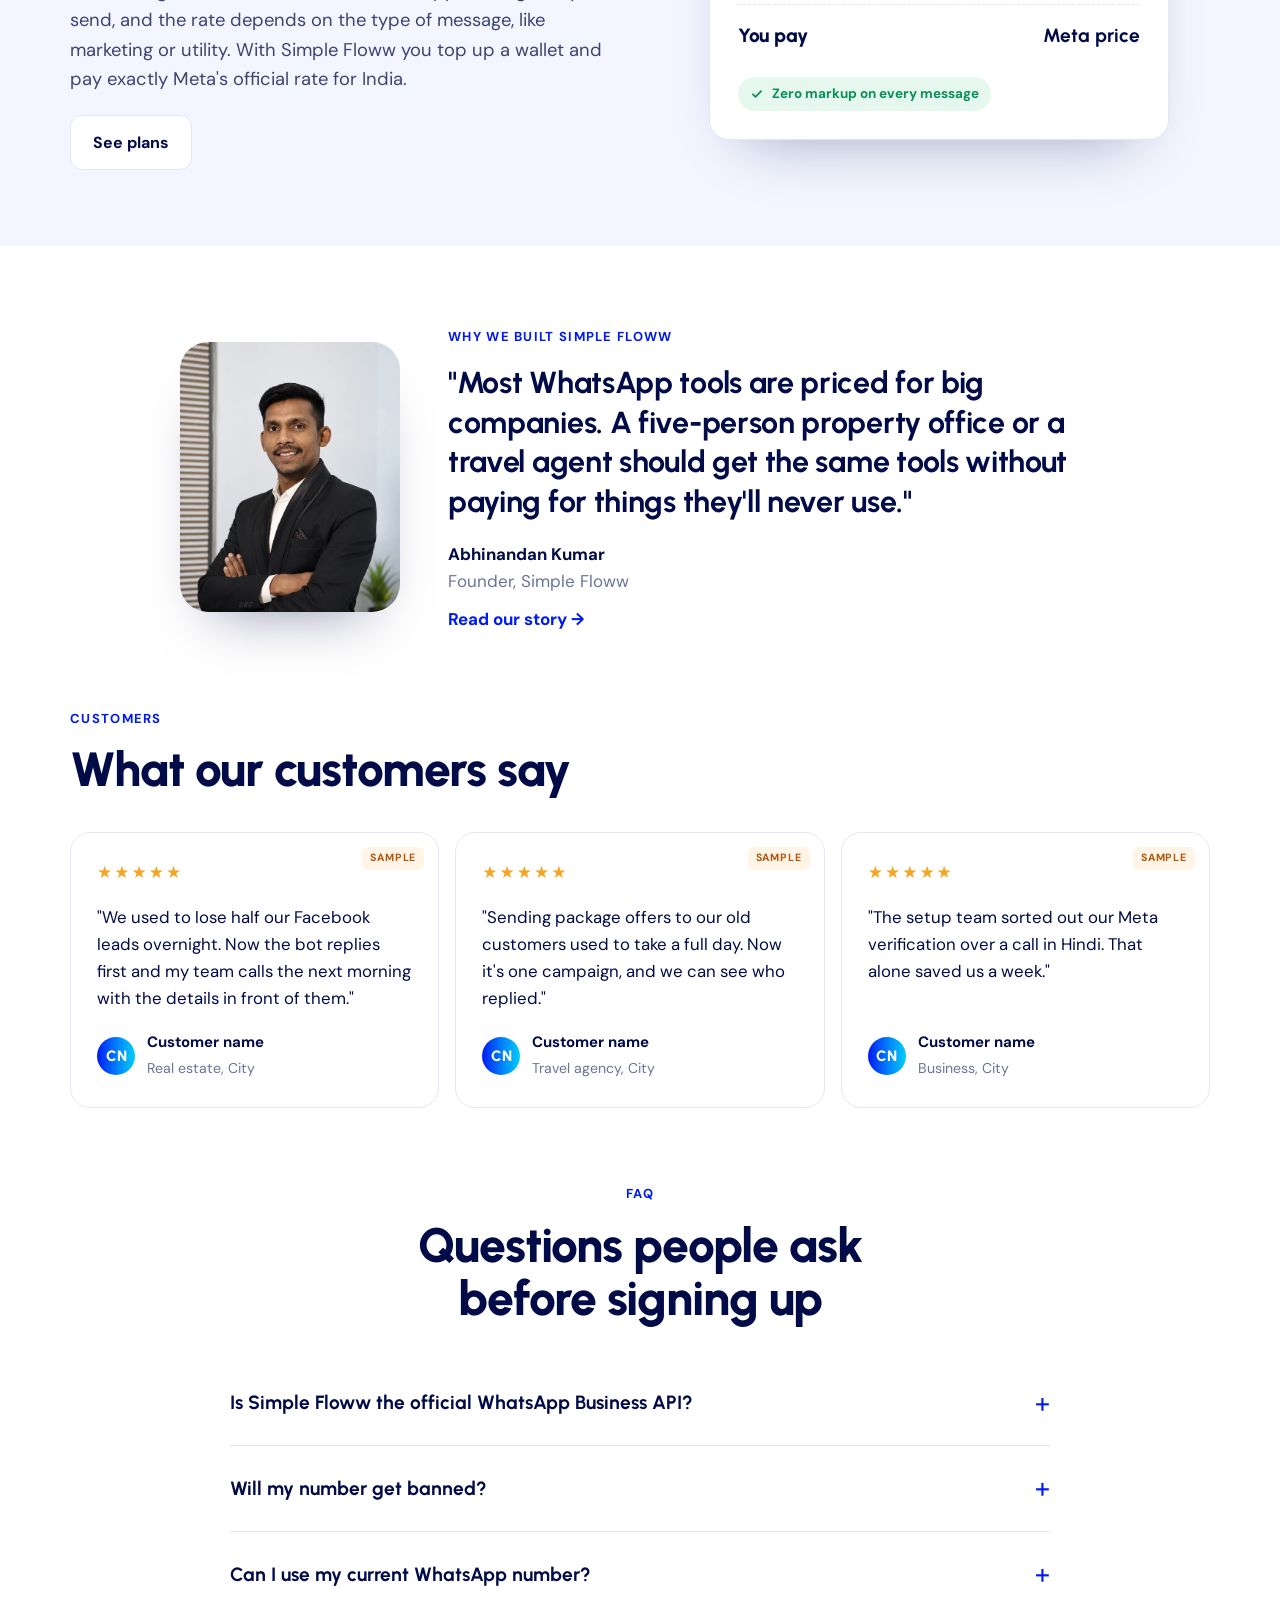
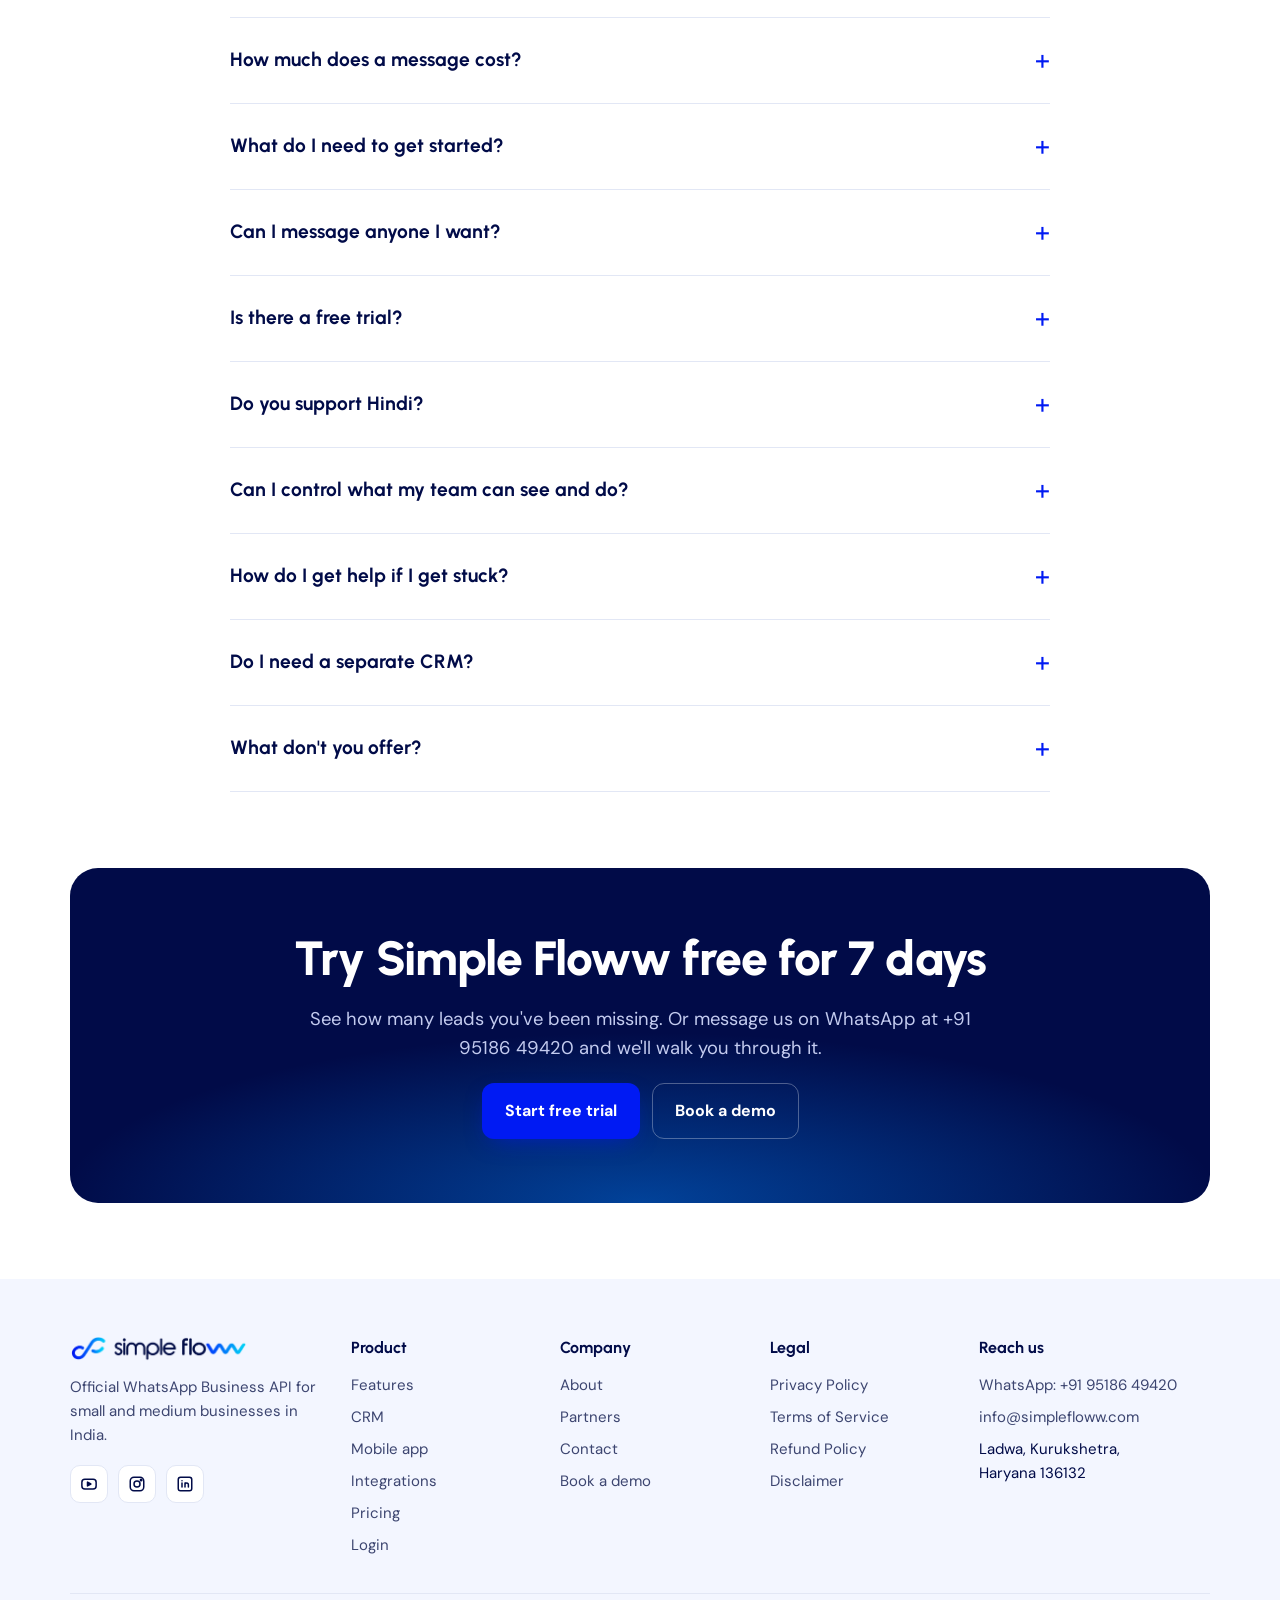
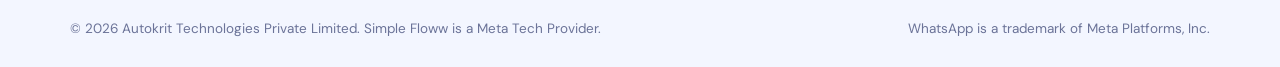
==== commit 6383c12d: "Add mobile app demo page, homepage section and panel preview button Co-Authored-By: Claude Opus 5.5 " ====
--- a/index.html
+++ b/index.html
@@ -18,7 +18,7 @@
 <link rel="preconnect" href="https://fonts.googleapis.com">
 <link rel="preconnect" href="https://fonts.gstatic.com" crossorigin>
 <link rel="stylesheet" href="https://fonts.googleapis.com/css2?family=Urbanist:wght@600;700;800&family=DM+Sans:opsz,wght@9..40,400;9..40,500;9..40,600;9..40,700&display=swap">
-<link rel="stylesheet" href="/assets/style.css?v=9">
+<link rel="stylesheet" href="/assets/style.css?v=10">
 <script>document.documentElement.classList.add("js")</script>
 <script src="/assets/site.js?v=6" defer></script>
 <script type="application/ld+json">
@@ -275,6 +275,41 @@
   </div>
 </section>
 
+<!-- Mobile app -->
+<section class="ma-sec" id="mobile-app">
+  <div class="wrap ma-grid">
+    <div class="ma-copy">
+      <span class="kicker">Mobile app</span>
+      <h2 class="h2">Reply to every lead from your phone</h2>
+      <p class="lead">Your team does not need to sit at a laptop. Chats, leads and follow-ups go wherever you go.</p>
+      <ul class="crm-list">
+        <li><b>Shared inbox on your phone</b><span>Reply to customers, use quick replies and send templates.</span></li>
+        <li><b>Full contact view</b><span>Pipeline stage, deal value, calls, reminders and notes in one tap.</span></li>
+        <li><b>Follow-up alerts</b><span>Get reminded before a follow-up is due, and see what you missed.</span></li>
+        <li><b>Connect your number in 3 steps</b><span>Log in with Facebook, send a test message, turn on a welcome reply.</span></li>
+      </ul>
+      <div class="ma-cta">
+        <a class="btn btn-pri" href="/mobile-app/">Try the mobile app</a>
+        <span class="ma-soon">Coming soon on Android and iPhone. Try the full demo in your browser now.</span>
+      </div>
+    </div>
+    <a class="ma-phone" href="/mobile-app/" aria-label="Open the mobile app demo">
+      <span class="ma-screen">
+        <span class="ma-hi"><small>Friday, 14 Nov</small><b>Good morning, Abhinandan</b></span>
+        <span class="ma-tiles"><span><b class="w">5</b>Awaiting reply</span><span><b>3</b>Follow-ups today</span><span><b>6</b>New leads</span></span>
+        <span class="ma-next"><small>NEXT FOLLOW-UP · 4:00 PM</small><b>Rohit Jain</b><em>Chatbot demo · Qualified</em><span class="ma-btns"><i>Call</i><i class="g">Open chat</i></span></span>
+        <span class="ma-list">
+          <span class="ma-row"><i>NV</i><span><b>Neha Verma</b><small>What is the monthly price?</small></span><em>2 min</em></span>
+          <span class="ma-row"><i>SR</i><span><b>Sunrise Realty</b><small>Photo</small></span><em>24 min</em></span>
+          <span class="ma-row"><i>PC</i><span><b>Priya Classes</b><small>Voice note · 0:12</small></span><em>2 hr</em></span>
+        </span>
+        <span class="ma-tab"><i class="on">Home</i><i>Chats</i><i>Leads</i><i>Follow-ups</i><i>More</i></span>
+      </span>
+      <span class="ma-tap">Tap to try</span>
+    </a>
+  </div>
+</section>
+
 <!-- Team control -->
 <section id="team">
   <div class="wrap">
@@ -497,7 +532,7 @@
           <a href="https://www.linkedin.com/company/simple-floww/" aria-label="LinkedIn"><svg width="18" height="18" viewBox="0 0 24 24" fill="none" stroke="currentColor" stroke-width="2" stroke-linecap="round"><rect x="3" y="3" width="18" height="18" rx="3"/><path d="M8 10.5V16M8 7.5v.01M12 16v-5.5M12 13c0-1.5 1-2.5 2.3-2.5S16.5 11.5 16.5 13v3"/></svg></a>
         </div>
       </div>
-      <div><h4>Product</h4><ul><li><a href="#features">Features</a></li><li><a href="#crm">CRM</a></li><li><a href="#integrations">Integrations</a></li><li><a href="/pricing">Pricing</a></li><li><a href="/login/">Login</a></li></ul></div>
+      <div><h4>Product</h4><ul><li><a href="#features">Features</a></li><li><a href="#crm">CRM</a></li><li><a href="/mobile-app/">Mobile app</a></li><li><a href="#integrations">Integrations</a></li><li><a href="/pricing">Pricing</a></li><li><a href="/login/">Login</a></li></ul></div>
       <div><h4>Company</h4><ul><li><a href="/about">About</a></li><li><a href="/partners">Partners</a></li><li><a href="/contact">Contact</a></li><li><a href="/contact">Book a demo</a></li></ul></div>
       <div><h4>Legal</h4><ul><li><a href="/privacy-policy">Privacy Policy</a></li><li><a href="/terms">Terms of Service</a></li><li><a href="/refund-policy">Refund Policy</a></li><li><a href="/disclaimer">Disclaimer</a></li></ul></div>
       <div><h4>Reach us</h4><ul><li><a href="https://wa.me/919518649420">WhatsApp: +91 95186 49420</a></li><li><a href="mailto:info@simplefloww.com">info@simplefloww.com</a></li><li>Ladwa, Kurukshetra,<br>Haryana 136132</li></ul></div>
@@ -510,5 +545,7 @@
 </footer>
 
 
+<!-- Simple Floww AI chat widget -->
+<script async src="https://apiauto.simplefloww.com/api/v1/widget/embed.js" data-agent-id="6a717f08ba98f24c1cd20bc7"></script>
 </body>
 </html>
--- a/assets/style.css
+++ b/assets/style.css
@@ -823,3 +823,41 @@
 .cm-ev span { color: var(--ink-2); overflow: hidden; text-overflow: ellipsis; white-space: nowrap; }
 .t-follow { background: var(--royal); } .t-meet { background: #0b7285; } .t-task { background: var(--ok); }
 @media (max-width: 420px) { .cm-board { grid-template-columns: repeat(3, minmax(96px, 1fr)); overflow-x: auto; } }
+
+/* Mobile app section */
+.ma-sec { background: var(--tint); }
+.ma-grid { display: grid; grid-template-columns: minmax(0, 1.1fr) minmax(0, .9fr); gap: 56px; align-items: center; }
+@media (max-width: 900px) { .ma-grid { grid-template-columns: 1fr; gap: 36px; } }
+.ma-copy { display: flex; flex-direction: column; gap: 16px; min-width: 0; }
+.ma-cta { display: flex; align-items: center; gap: 16px; flex-wrap: wrap; margin-top: 8px; }
+.ma-soon { color: var(--ink-3); font-size: 14px; max-width: 280px; }
+.ma-phone { justify-self: center; position: relative; display: block; width: 290px; max-width: 100%; aspect-ratio: 9 / 18.5; border-radius: 40px; background: #0a0f47; padding: 9px; box-shadow: 0 40px 70px -30px rgba(1, 11, 72, .55); text-decoration: none; color: #0a0f47; transition: transform .2s ease; }
+.ma-phone:hover { transform: translateY(-4px); }
+.ma-phone:focus-visible { outline: 3px solid var(--cyan); outline-offset: 4px; }
+.ma-screen { display: flex; flex-direction: column; gap: 10px; height: 100%; border-radius: 32px; background: #f4f8ff; padding: 28px 12px 0; overflow: hidden; font-size: 11px; }
+.ma-hi small { display: block; color: #4a5275; font-size: 10px; }
+.ma-hi b { font-family: var(--display); font-size: 16px; line-height: 1.2; }
+.ma-tiles { display: grid; grid-template-columns: repeat(3, 1fr); gap: 6px; }
+.ma-tiles > span { background: #fff; border: 1px solid #dfe5f5; border-radius: 10px; padding: 7px; font-weight: 600; font-size: 9.5px; line-height: 1.25; }
+.ma-tiles b { display: block; font-family: var(--display); font-size: 18px; }
+.ma-tiles b.w { color: #b25e00; }
+.ma-next { background: #0a0f47; color: #fff; border-radius: 12px; padding: 10px; display: flex; flex-direction: column; gap: 2px; }
+.ma-next small { color: #b8c2e6; font-size: 8.5px; font-weight: 700; letter-spacing: .8px; }
+.ma-next b { font-family: var(--display); font-size: 13px; }
+.ma-next em { font-style: normal; color: #b8c2e6; font-size: 10px; }
+.ma-btns { display: grid; grid-template-columns: 1fr 1fr; gap: 6px; margin-top: 6px; }
+.ma-btns i { font-style: normal; text-align: center; border: 1px solid rgba(255, 255, 255, .3); border-radius: 8px; padding: 5px; font-weight: 600; font-size: 10px; }
+.ma-btns i.g { background: #25d366; border-color: #25d366; color: #0a0f47; }
+.ma-list { background: #fff; border: 1px solid #dfe5f5; border-radius: 12px; overflow: hidden; }
+.ma-row { display: flex; align-items: center; gap: 8px; padding: 7px 9px; border-top: 1px solid #edf1fa; }
+.ma-row:first-child { border-top: 0; }
+.ma-row > i { width: 24px; height: 24px; border-radius: 99px; background: #e7eafe; color: #0a1ef5; font-style: normal; font-weight: 700; font-size: 9px; display: flex; align-items: center; justify-content: center; flex: none; }
+.ma-row > span { flex: 1; min-width: 0; }
+.ma-row b { display: block; font-size: 10.5px; }
+.ma-row small { display: block; color: #4a5275; font-size: 9.5px; white-space: nowrap; overflow: hidden; text-overflow: ellipsis; }
+.ma-row em { font-style: normal; background: #fff1de; color: #8a4b00; border-radius: 99px; padding: 1px 6px; font-size: 9px; font-weight: 600; }
+.ma-tab { margin: auto -12px 0; background: #fff; border-top: 1px solid #dfe5f5; display: grid; grid-template-columns: repeat(5, 1fr); padding: 8px 6px 14px; }
+.ma-tab i { font-style: normal; text-align: center; font-size: 8.5px; font-weight: 600; color: #4a5275; padding: 5px 0; border-radius: 8px; }
+.ma-tab i.on { background: #e7eafe; color: #0a1ef5; }
+.ma-tap { position: absolute; left: 50%; bottom: -16px; transform: translateX(-50%); white-space: nowrap; background: var(--royal); color: #fff; font-weight: 700; font-size: 13px; border-radius: 99px; padding: 7px 14px; box-shadow: 0 10px 24px -10px rgba(0, 26, 243, .8); }
+@media (prefers-reduced-motion: reduce) { .ma-phone { transition: none; } .ma-phone:hover { transform: none; } }
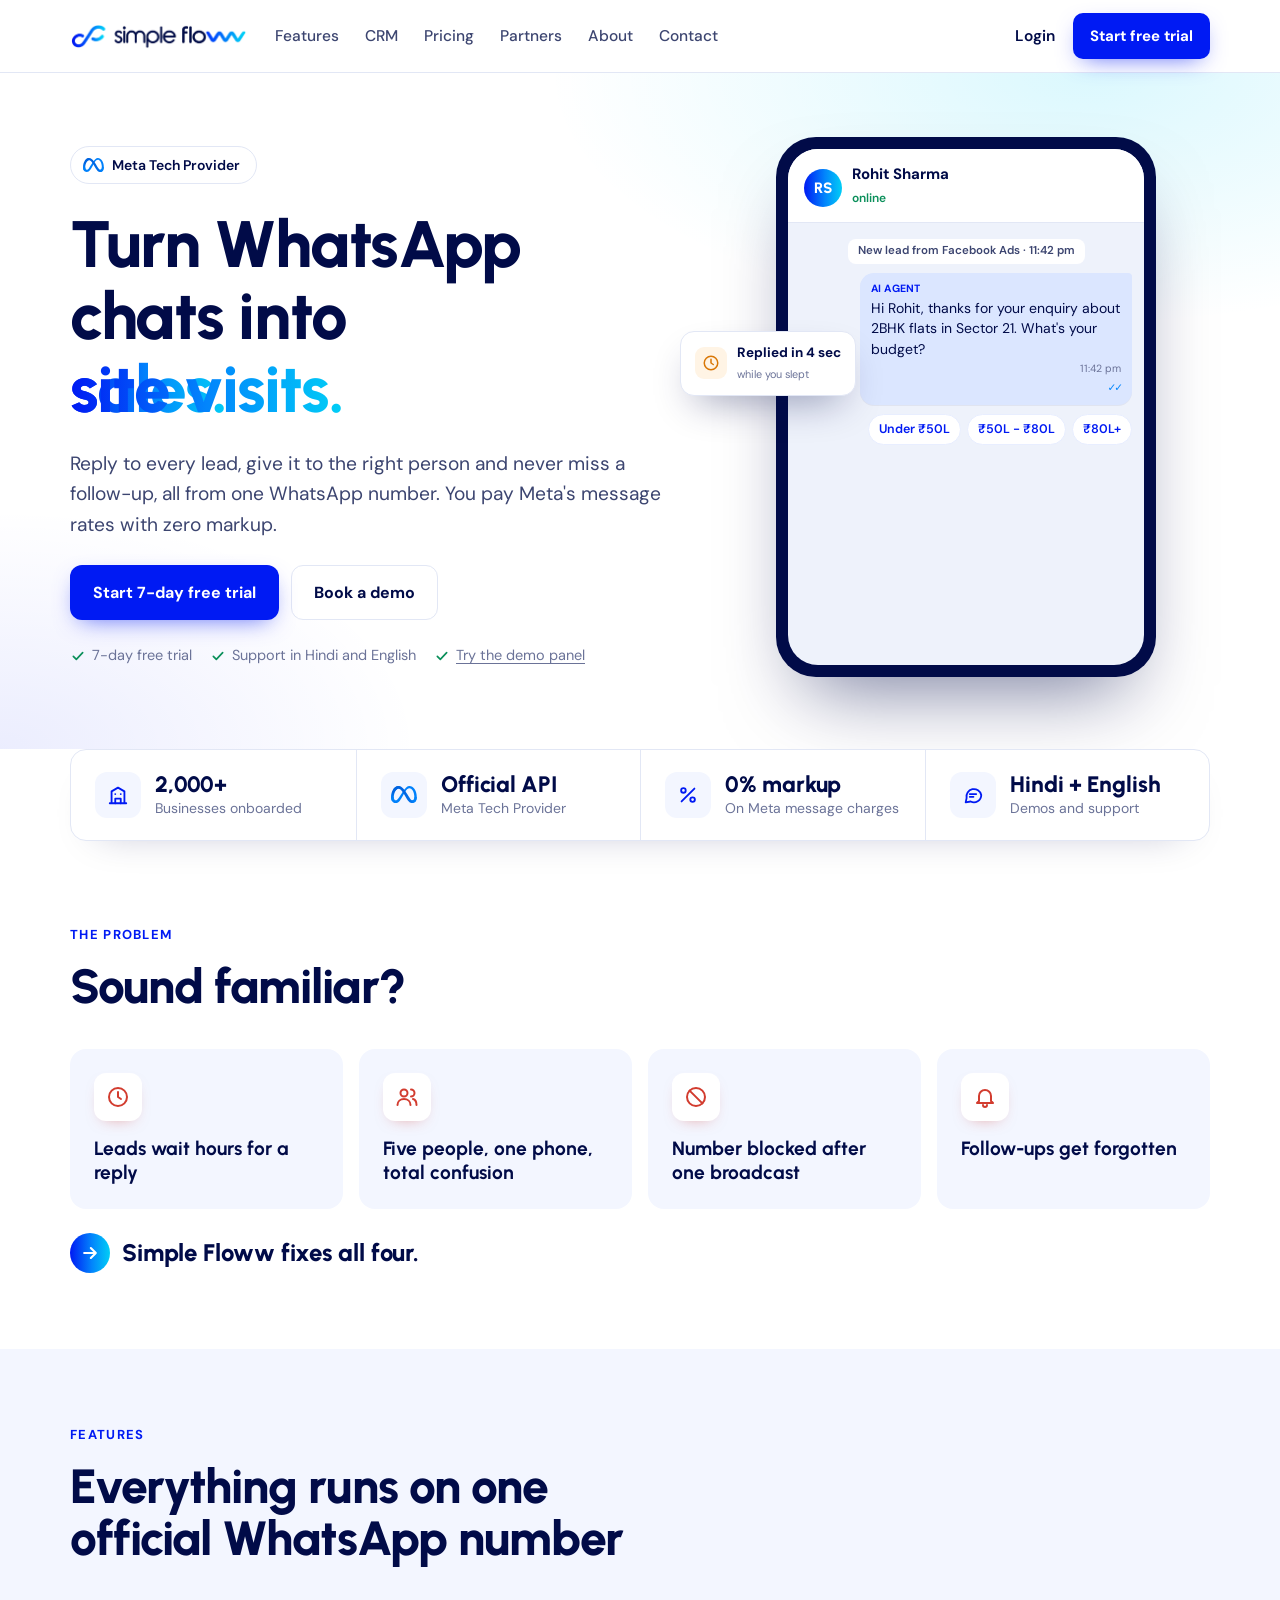
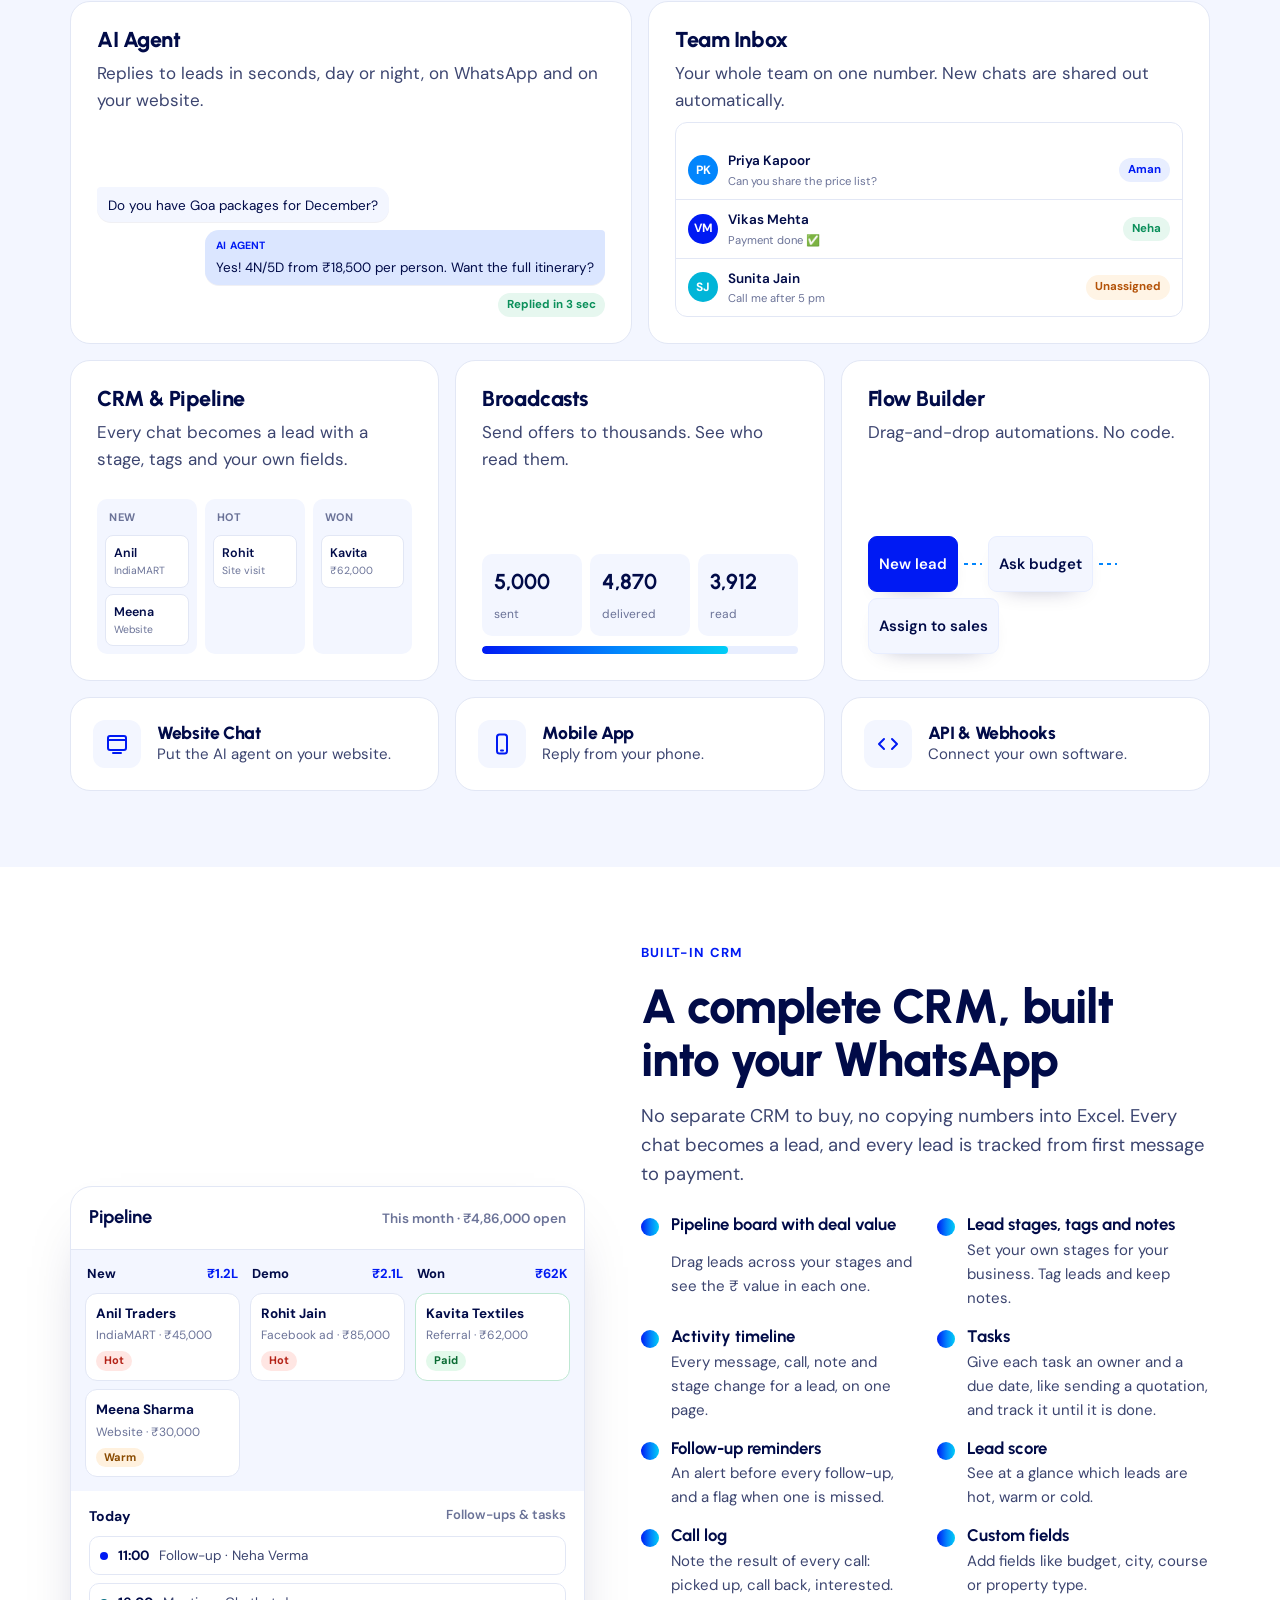
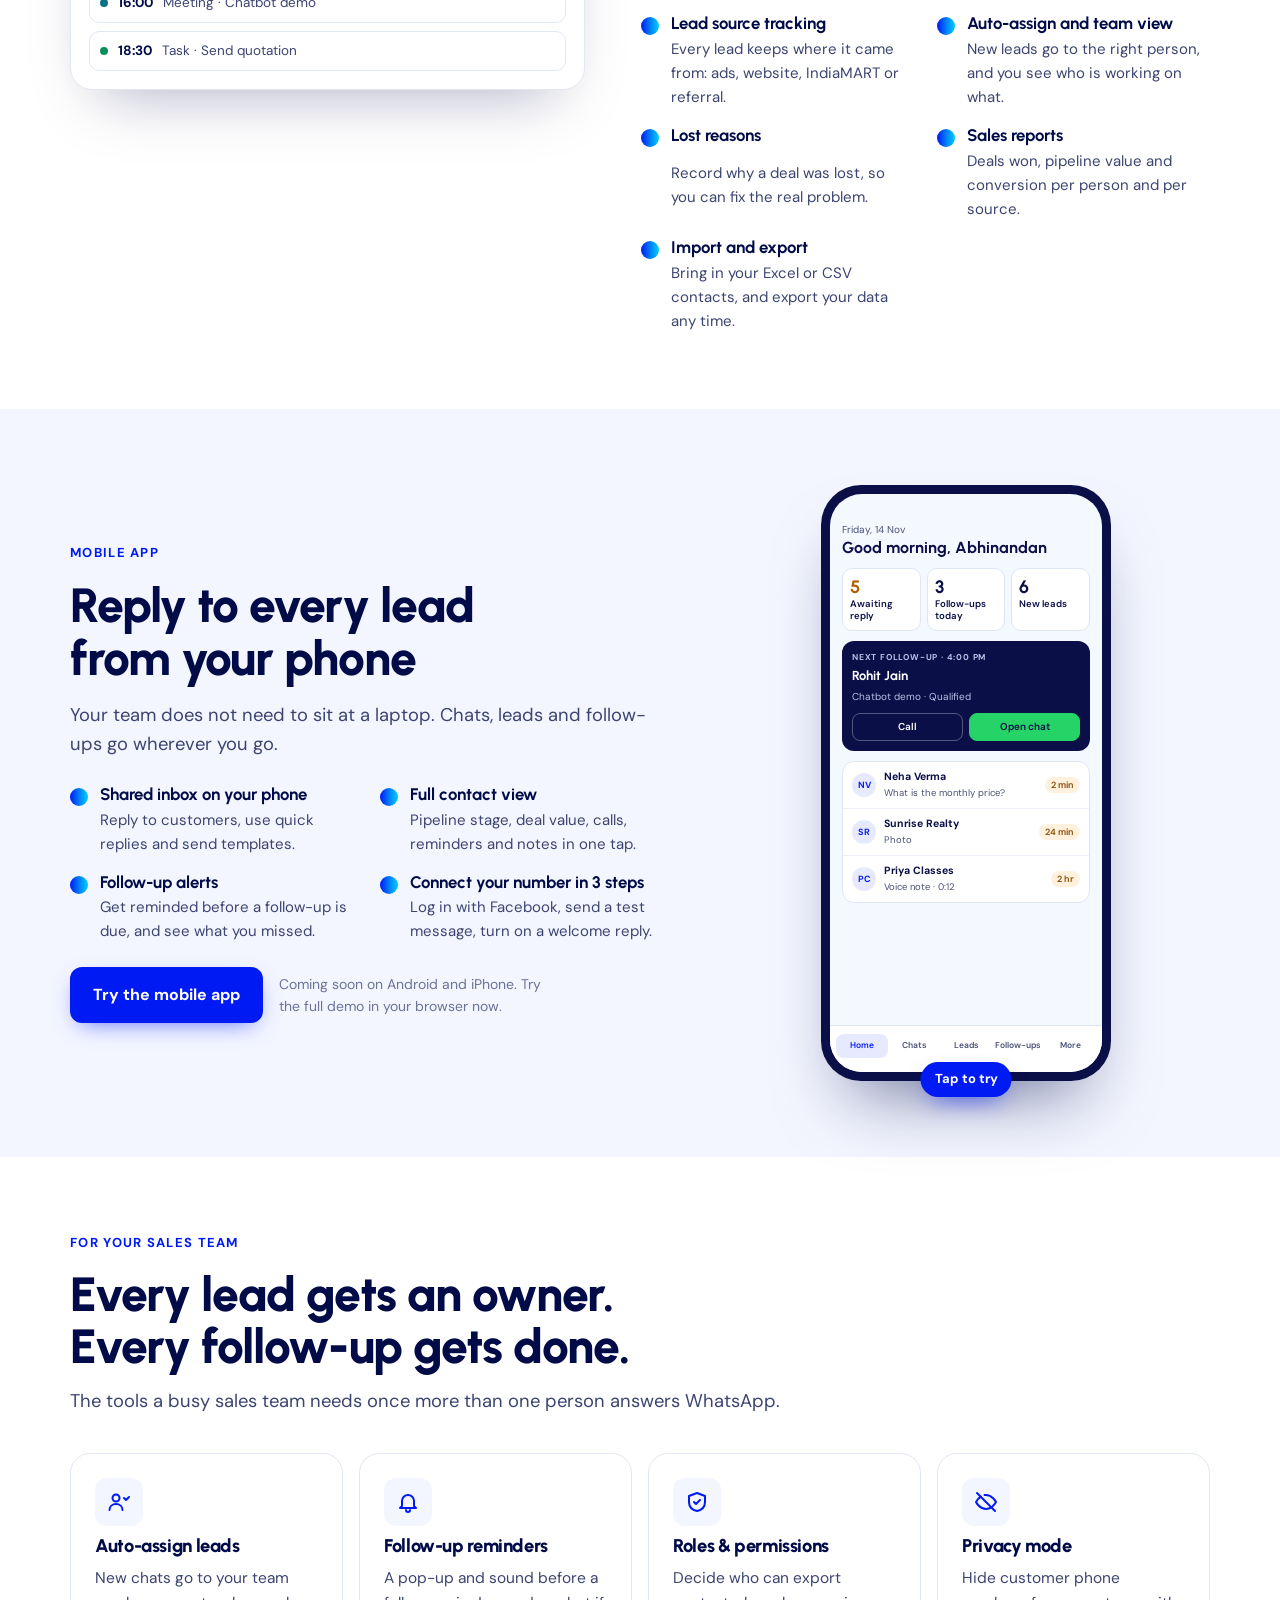
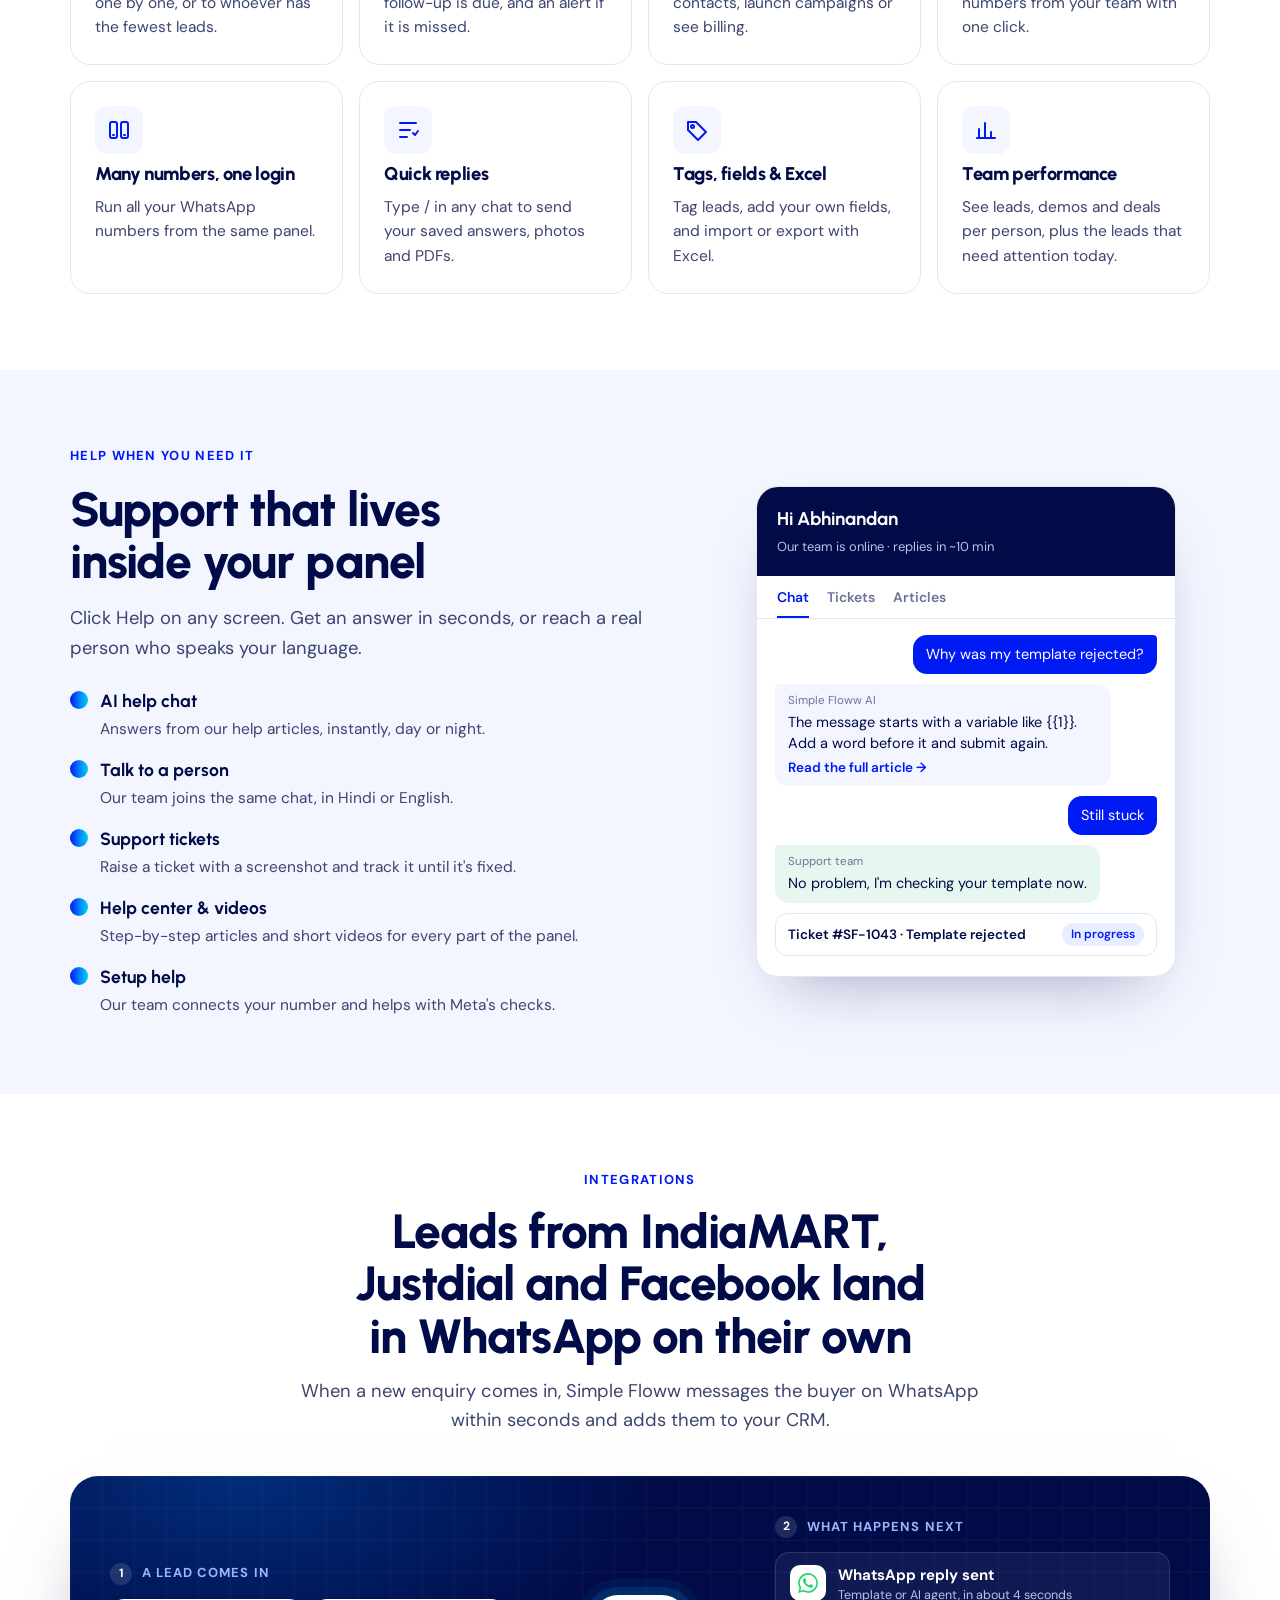
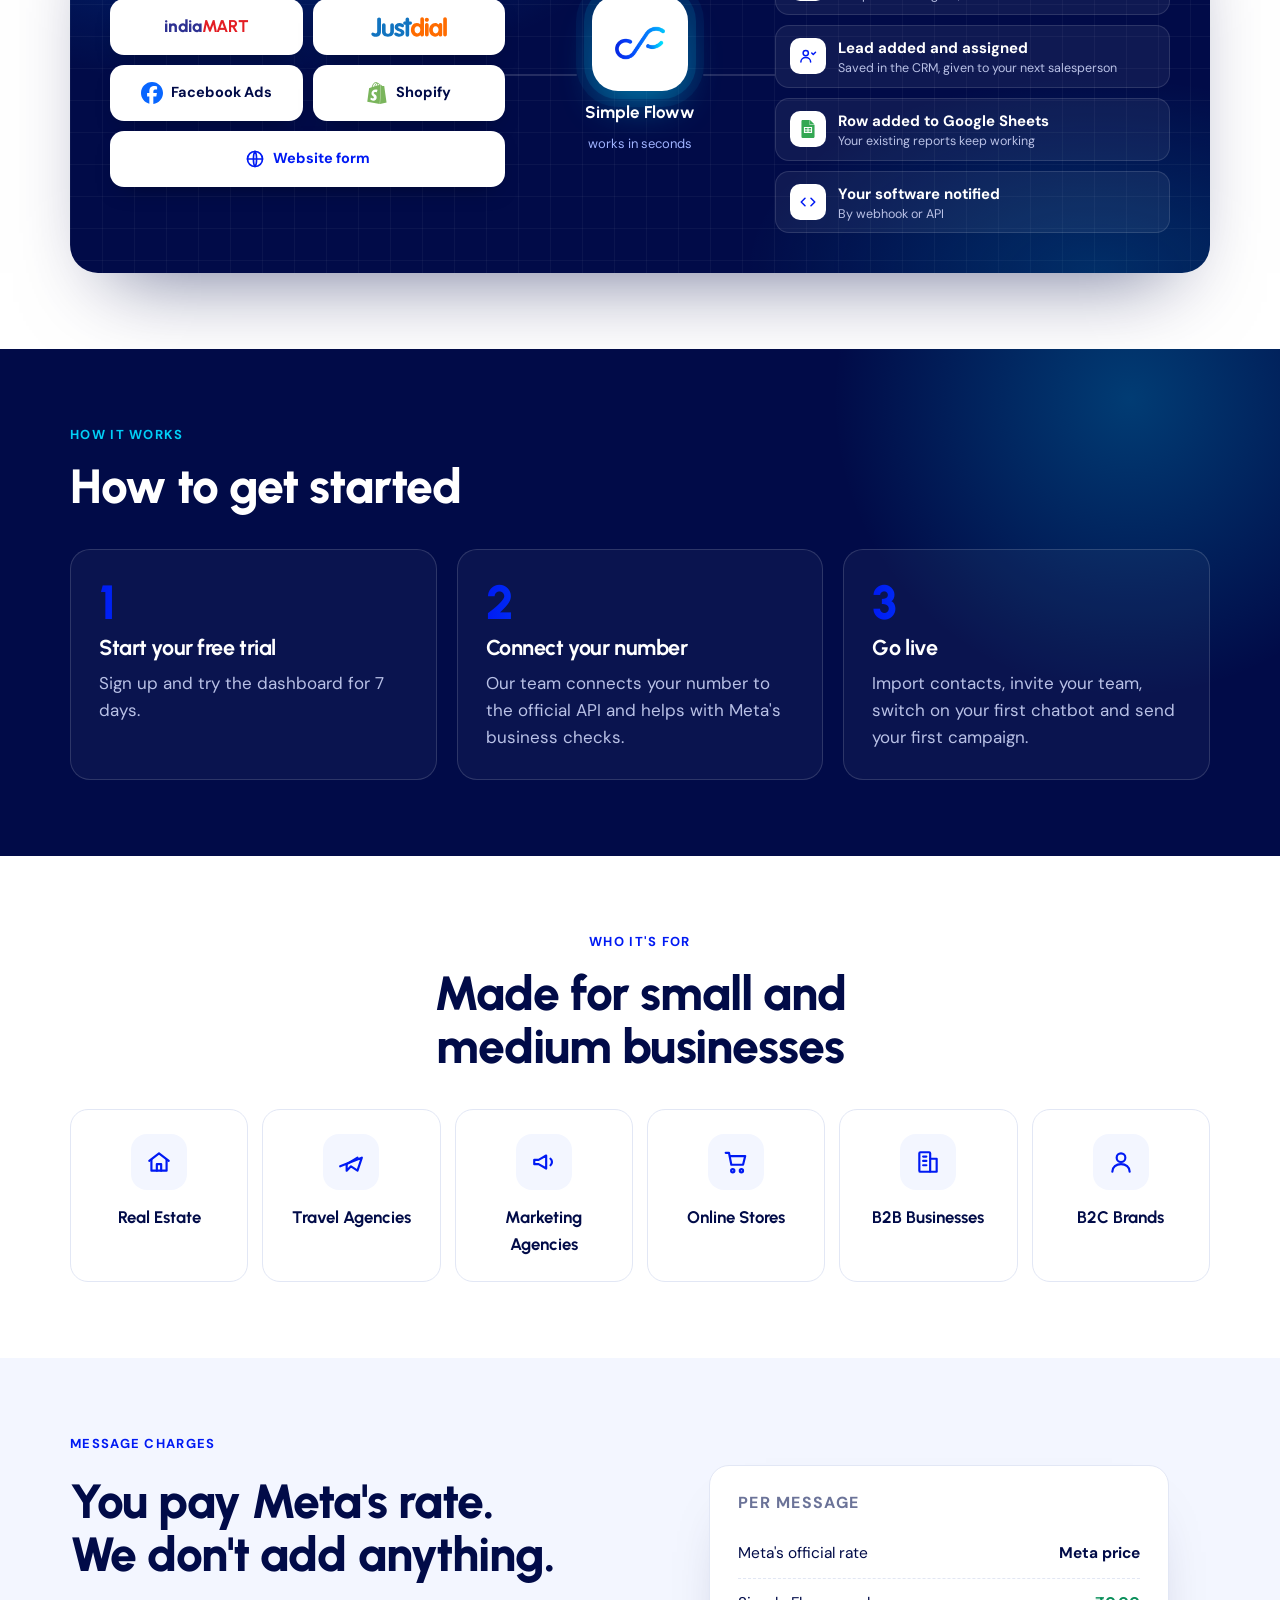
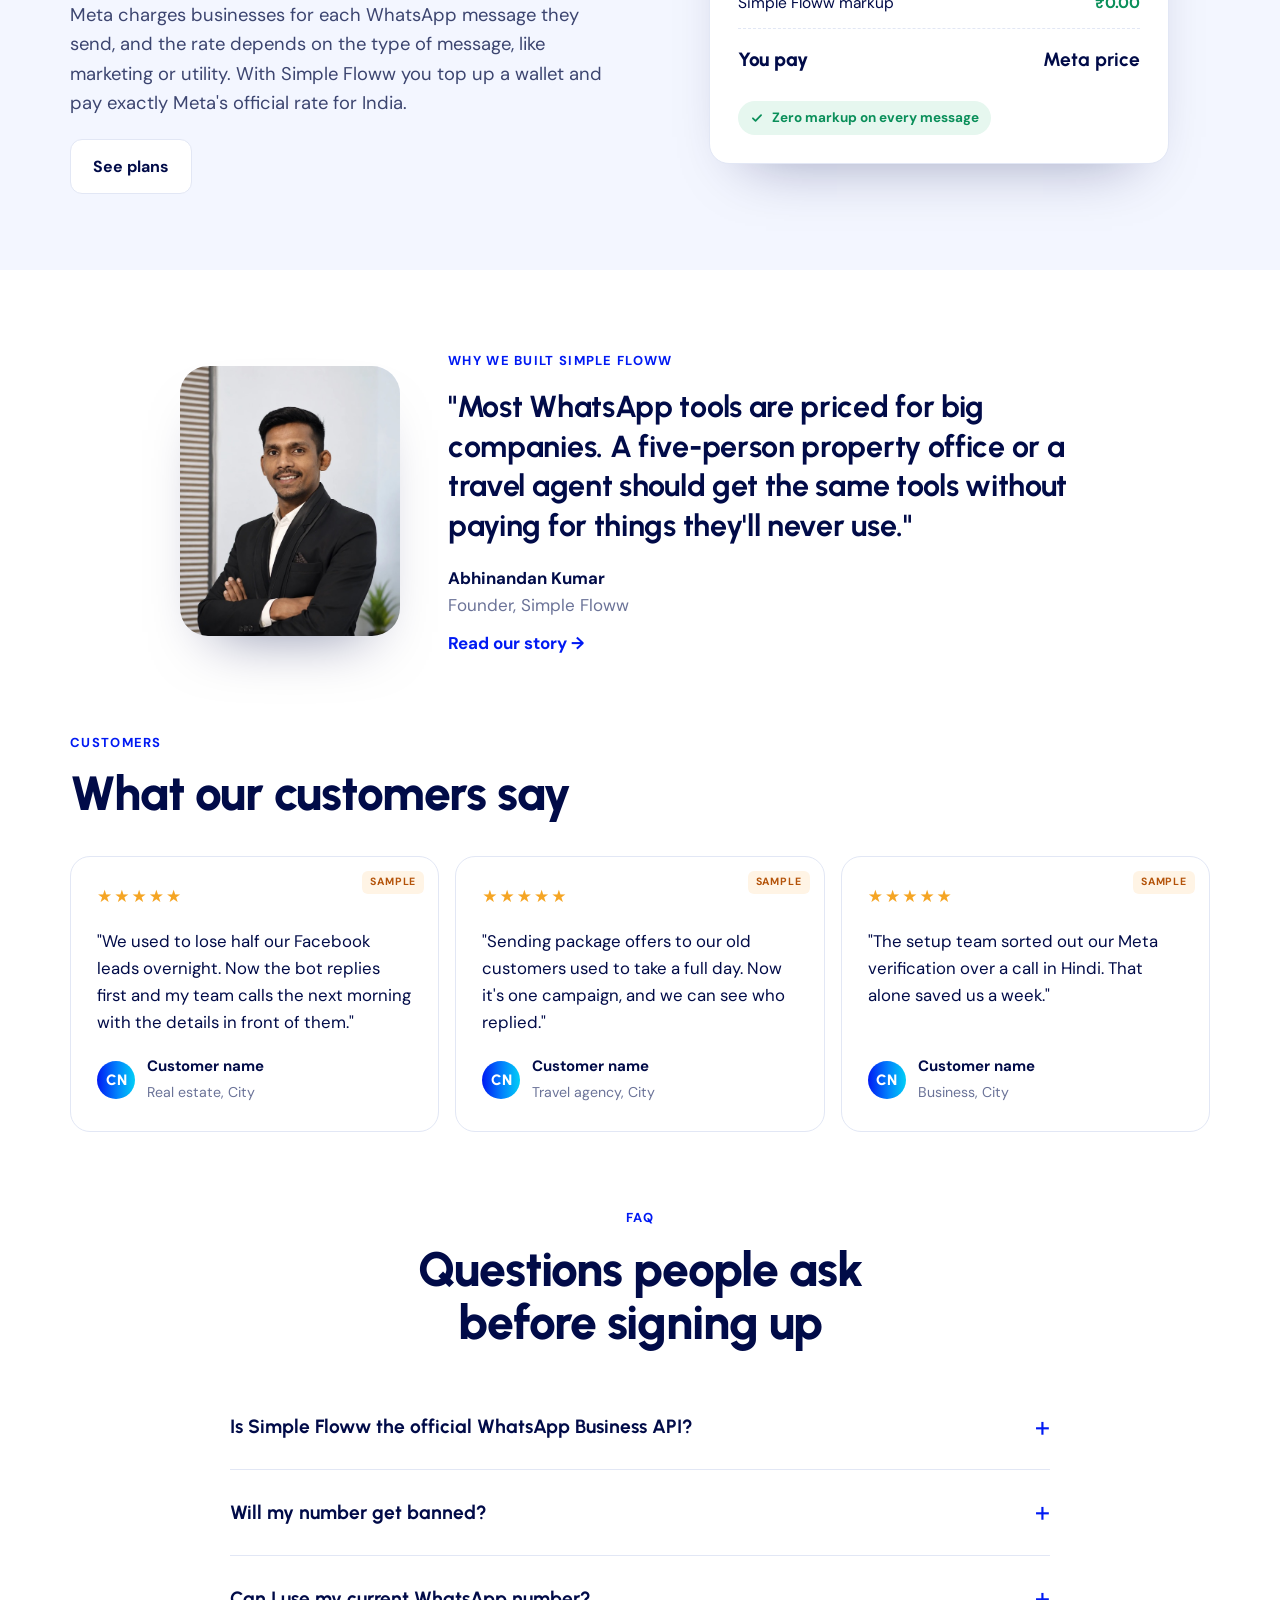
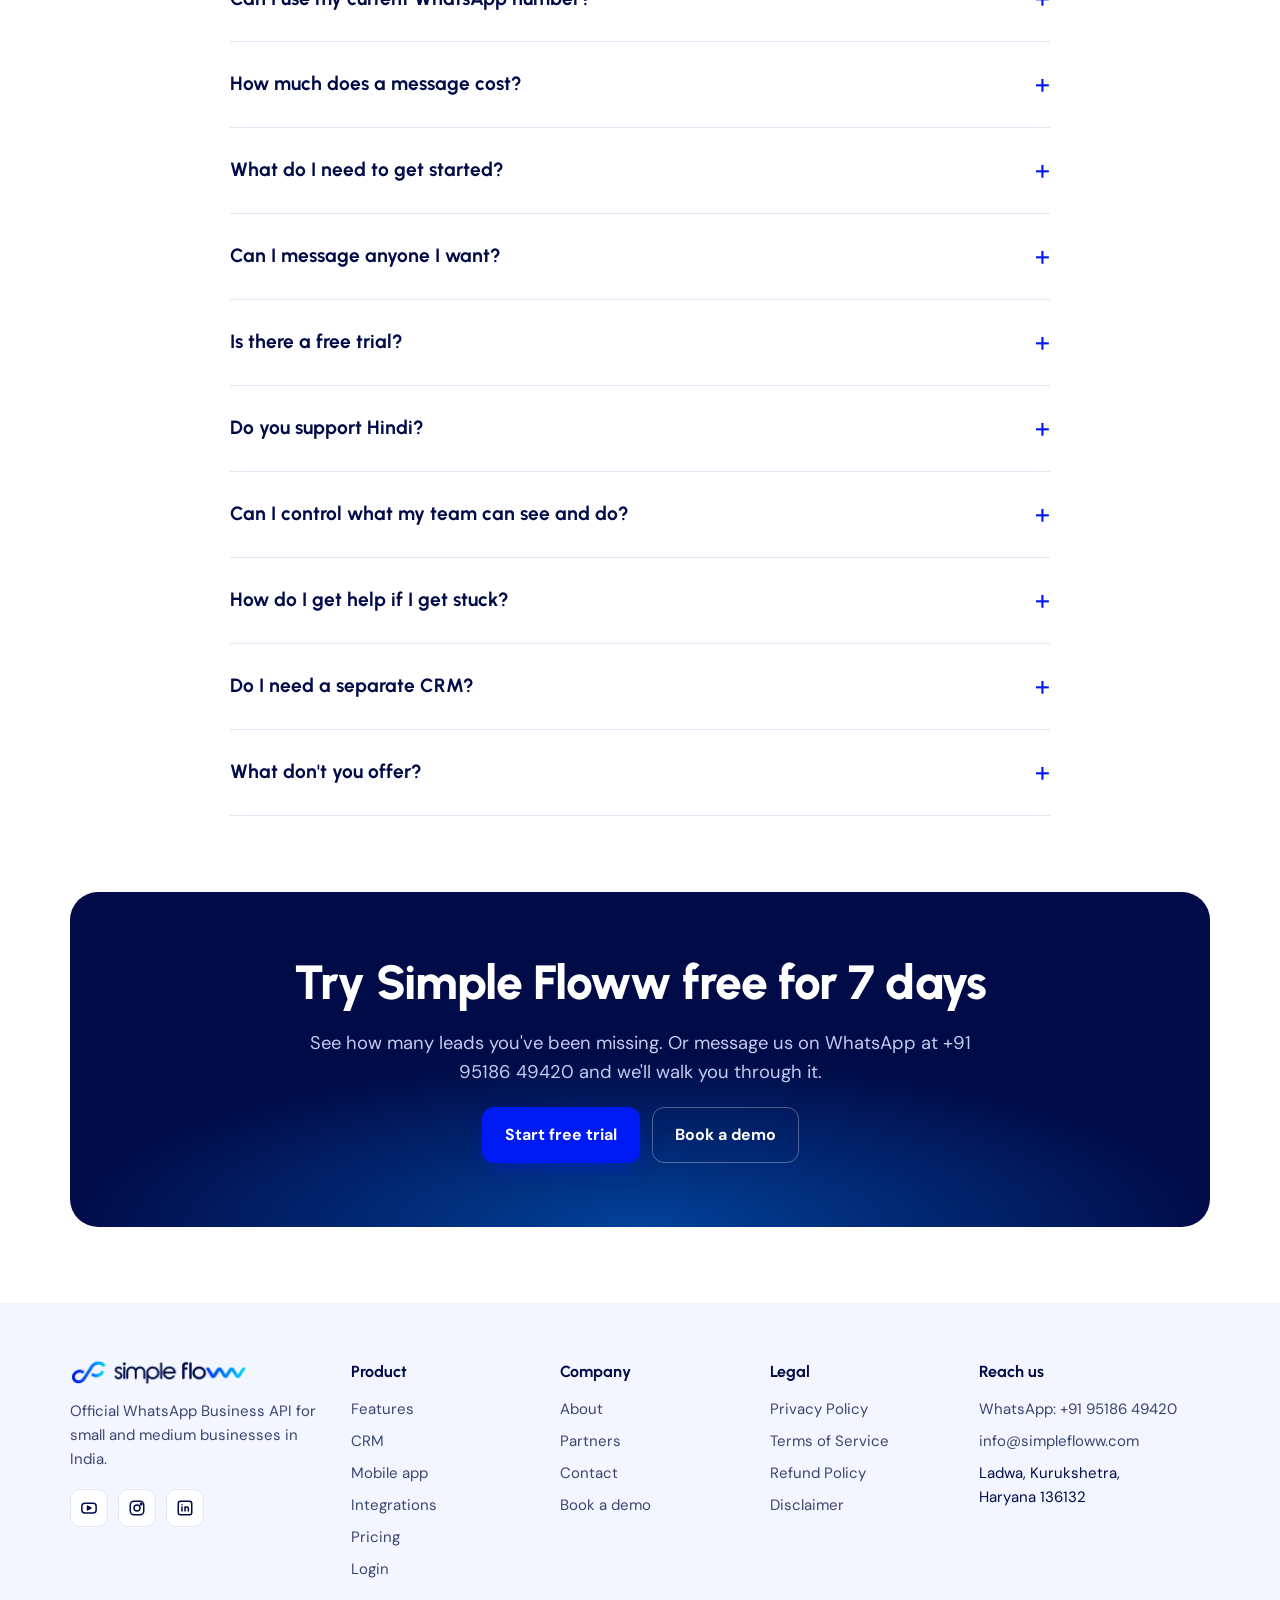
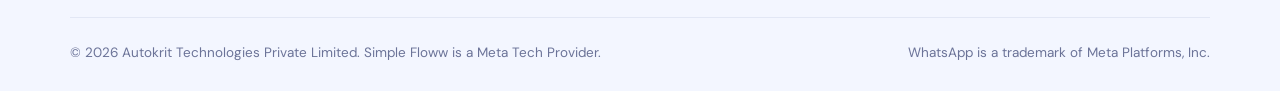
==== commit 91dde82d: "Update plan features and remove quotes and payment links Co-Authored-By: Claude Opus 5.5 <noreply@an" ====
--- a/index.html
+++ b/index.html
@@ -58,7 +58,7 @@
         { "@type": "Question", "name": "Do you support Hindi?", "acceptedAnswer": { "@type": "Answer", "text": "Yes. Demos and support are available in Hindi and English." } },
         { "@type": "Question", "name": "Can I control what my team can see and do?", "acceptedAnswer": { "@type": "Answer", "text": "Yes. Give each person a role. You decide who can export contacts, launch campaigns or see billing, and you can hide customer phone numbers from your team with privacy mode." } },
         { "@type": "Question", "name": "How do I get help if I get stuck?", "acceptedAnswer": { "@type": "Answer", "text": "Click Help on any screen of the panel. Our AI help chat answers right away, and you can talk to our team in the same chat or raise a support ticket and track it. Short videos and step-by-step articles cover every feature." } },
-        { "@type": "Question", "name": "Do I need a separate CRM?", "acceptedAnswer": { "@type": "Answer", "text": "No. Simple Floww has a full CRM built in: a pipeline board with deal value, an activity timeline, tasks, follow-up reminders, lead scores, a call log, custom fields, lead sources, auto-assign, quotes and payment links, lost reasons, sales reports, and Excel import and export. It is made for teams that sell over WhatsApp." } },
+        { "@type": "Question", "name": "Do I need a separate CRM?", "acceptedAnswer": { "@type": "Answer", "text": "No. Simple Floww has a full CRM built in: a pipeline board with deal value, an activity timeline, tasks, follow-up reminders, lead scores, a call log, custom fields, lead sources, auto-assign, lost reasons, sales reports, and Excel import and export. It is made for teams that sell over WhatsApp." } },
         { "@type": "Question", "name": "What don't you offer?", "acceptedAnswer": { "@type": "Answer", "text": "We don't offer unofficial bulk WhatsApp senders, WhatsApp calling, or Instagram and Facebook DMs." } }
       ]
     }
@@ -266,7 +266,6 @@
         <li><b>Custom fields</b><span>Add fields like budget, city, course or property type.</span></li>
         <li><b>Lead source tracking</b><span>Every lead keeps where it came from: ads, website, IndiaMART or referral.</span></li>
         <li><b>Auto-assign and team view</b><span>New leads go to the right person, and you see who is working on what.</span></li>
-        <li><b>Quotes and payment links</b><span>Send quotations and payment links right inside the chat.</span></li>
         <li><b>Lost reasons</b><span>Record why a deal was lost, so you can fix the real problem.</span></li>
         <li><b>Sales reports</b><span>Deals won, pipeline value and conversion per person and per source.</span></li>
         <li><b>Import and export</b><span>Bring in your Excel or CSV contacts, and export your data any time.</span></li>
@@ -498,7 +497,7 @@
       <details><summary>Do you support Hindi?</summary><p>Yes. Demos and support are available in Hindi and English.</p></details>
       <details><summary>Can I control what my team can see and do?</summary><p>Yes. Give each person a role. You decide who can export contacts, launch campaigns or see billing, and you can hide customer phone numbers from your team with privacy mode.</p></details>
       <details><summary>How do I get help if I get stuck?</summary><p>Click Help on any screen of the panel. Our AI help chat answers right away, and you can talk to our team in the same chat or raise a support ticket and track it. Short videos and step-by-step articles cover every feature.</p></details>
-      <details><summary>Do I need a separate CRM?</summary><p>No. Simple Floww has a full CRM built in: a pipeline board with deal value, an activity timeline, tasks, follow-up reminders, lead scores, a call log, custom fields, lead sources, auto-assign, quotes and payment links, lost reasons, sales reports, and Excel import and export. It is made for teams that sell over WhatsApp.</p></details>
+      <details><summary>Do I need a separate CRM?</summary><p>No. Simple Floww has a full CRM built in: a pipeline board with deal value, an activity timeline, tasks, follow-up reminders, lead scores, a call log, custom fields, lead sources, auto-assign, lost reasons, sales reports, and Excel import and export. It is made for teams that sell over WhatsApp.</p></details>
       <details><summary>What don't you offer?</summary><p>We don't offer unofficial bulk WhatsApp senders, WhatsApp calling, or Instagram and Facebook DMs.</p></details>
     </div>
   </div>
